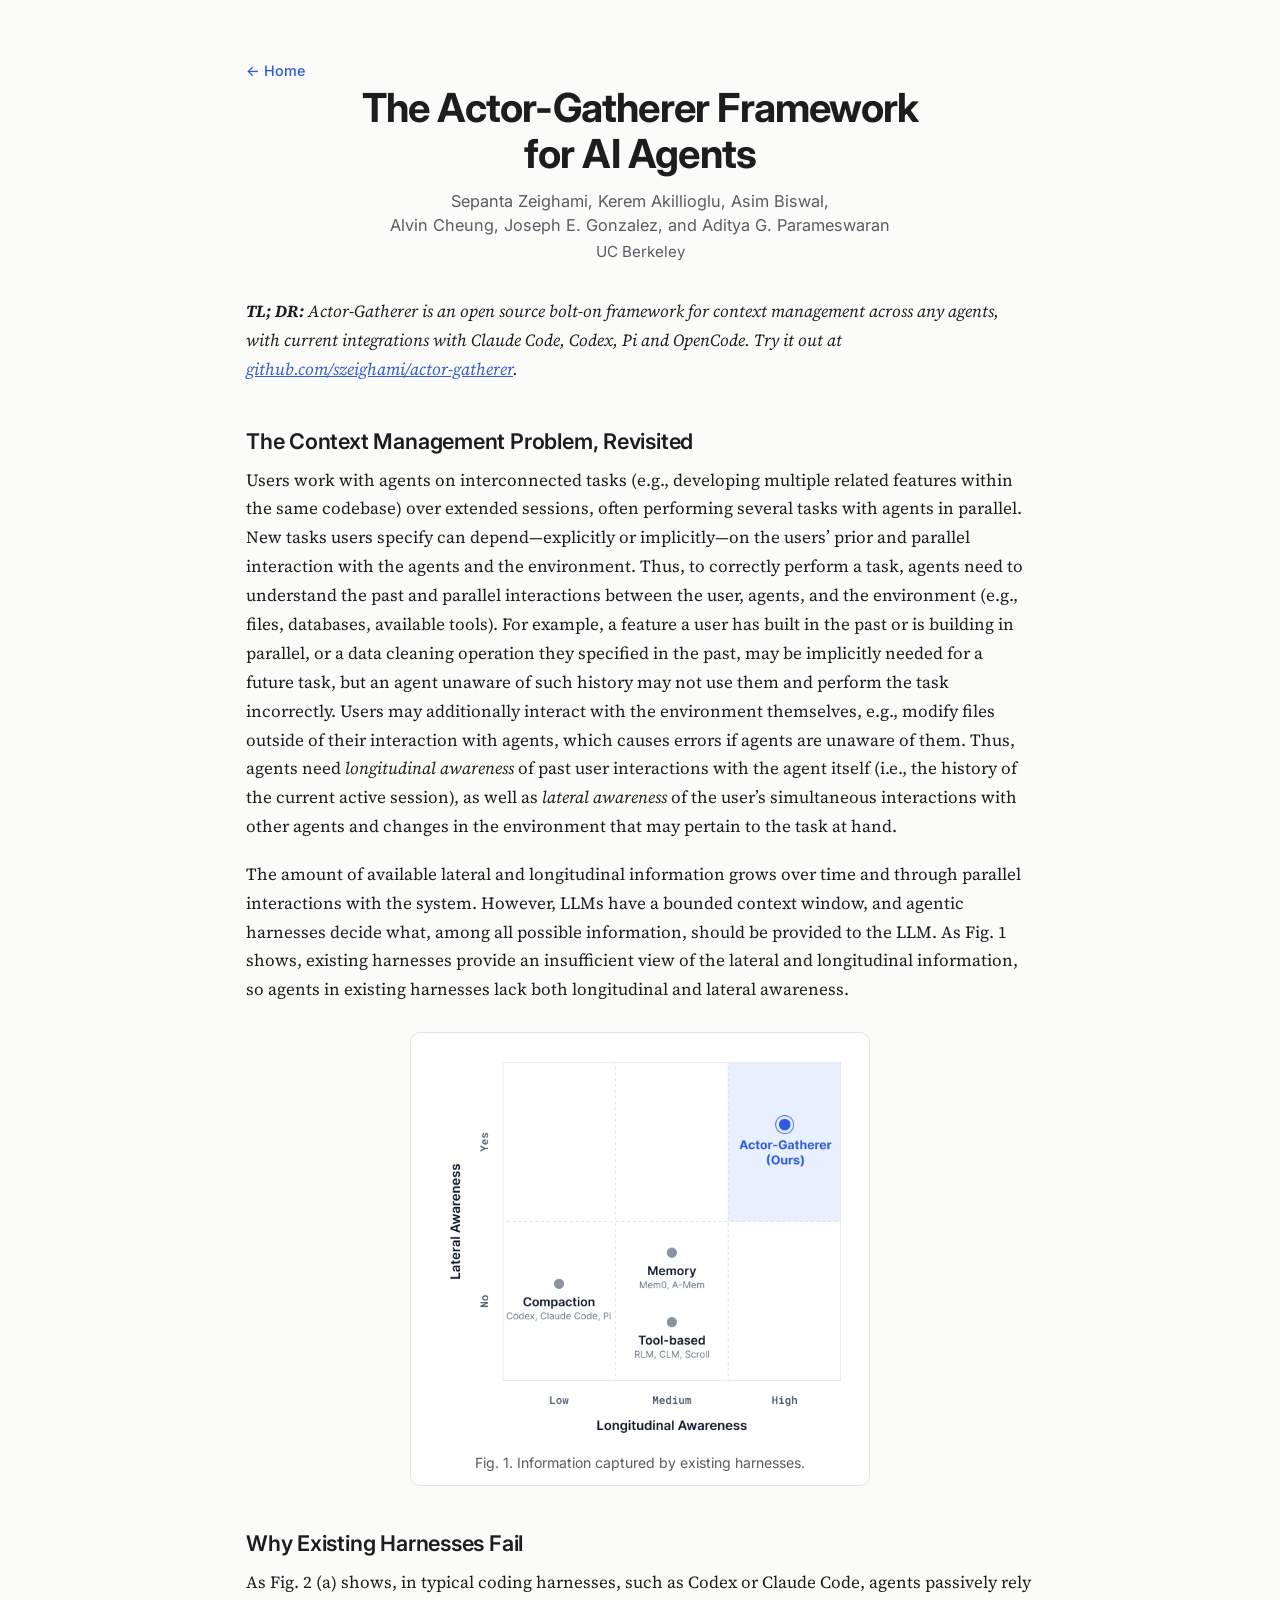
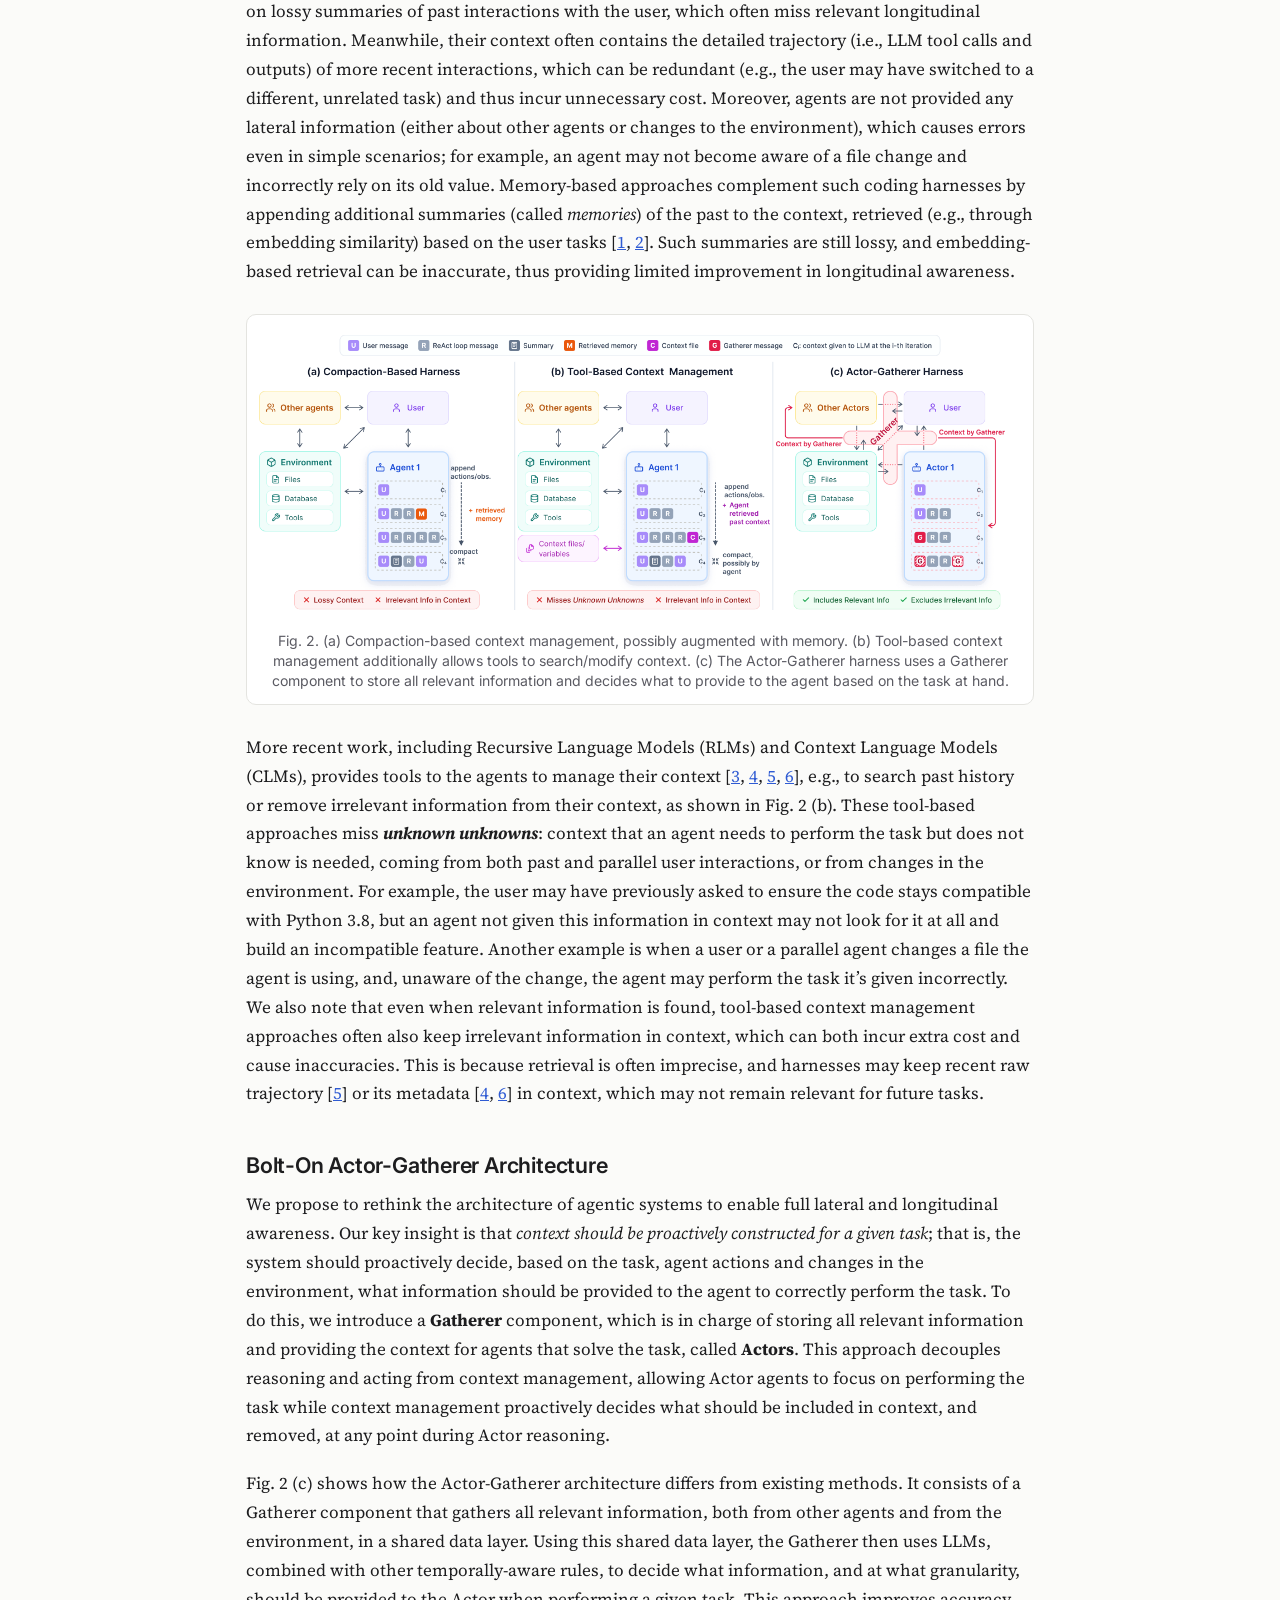
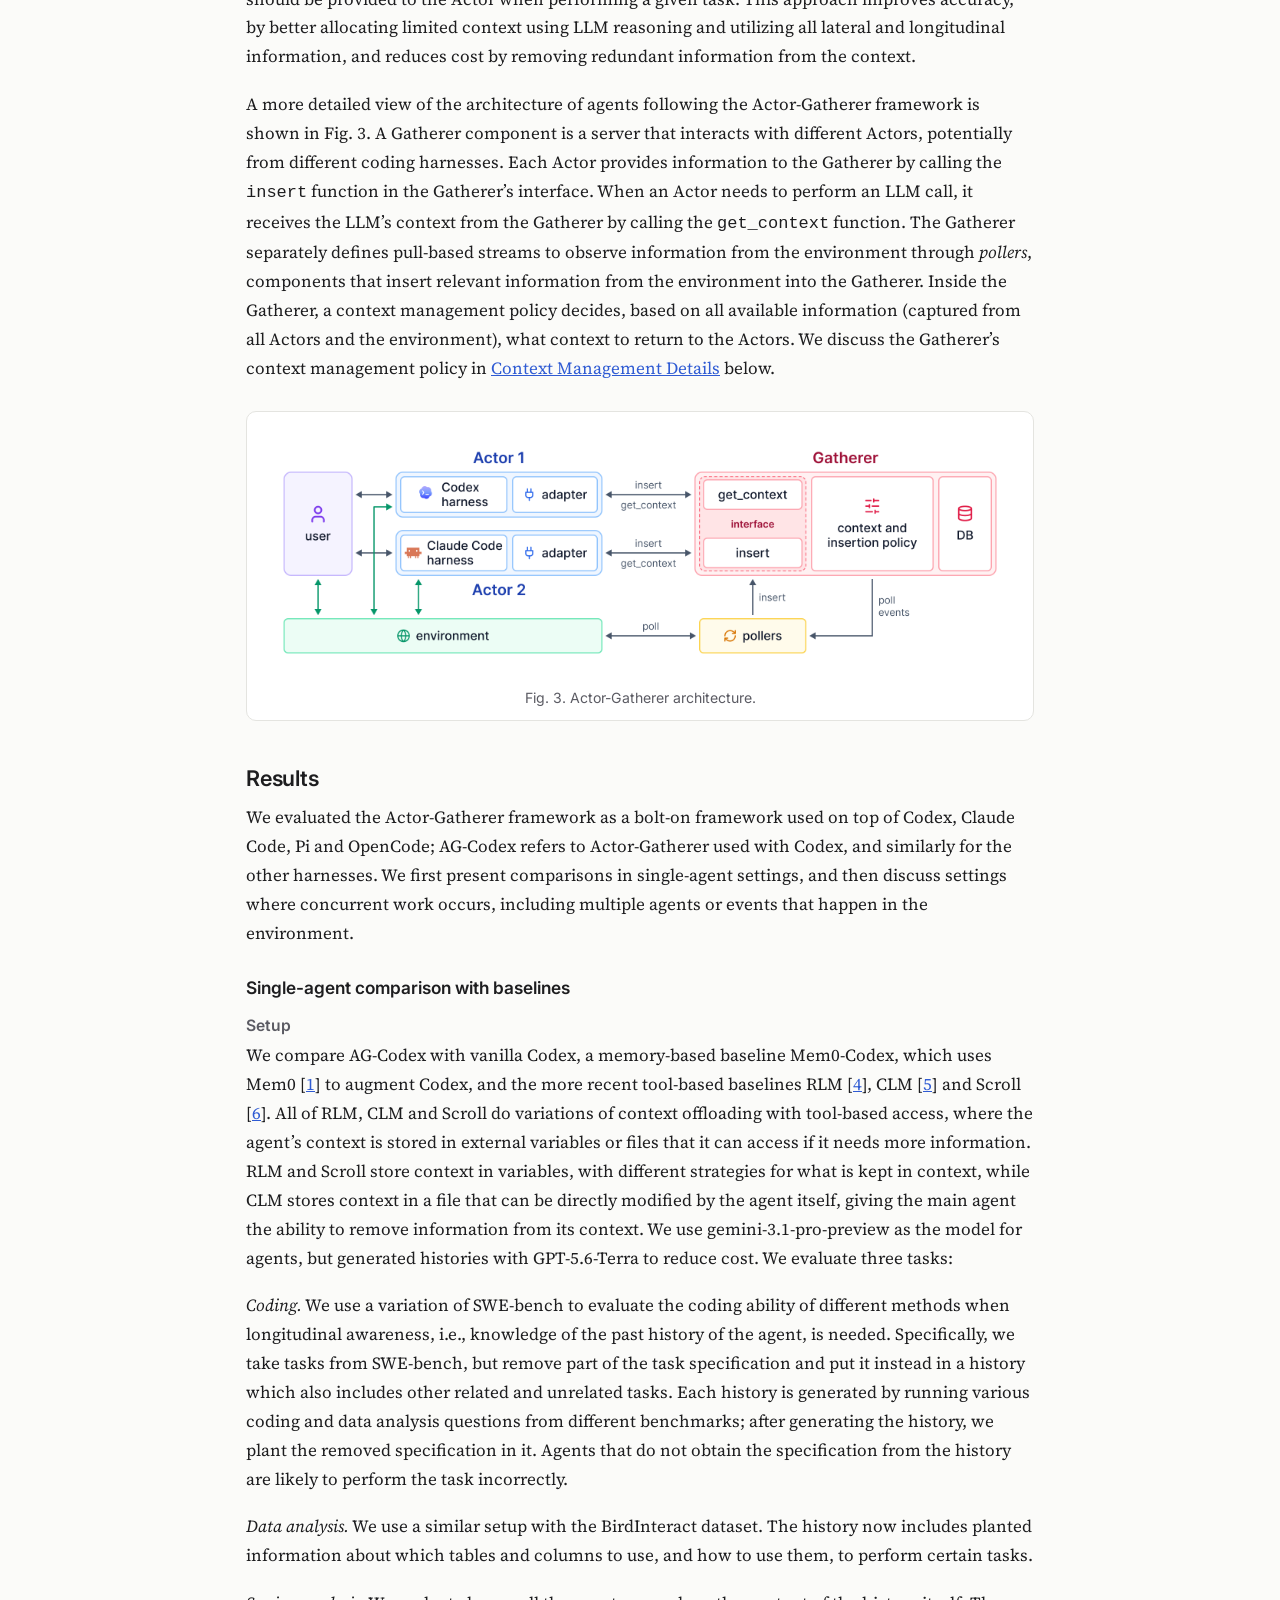
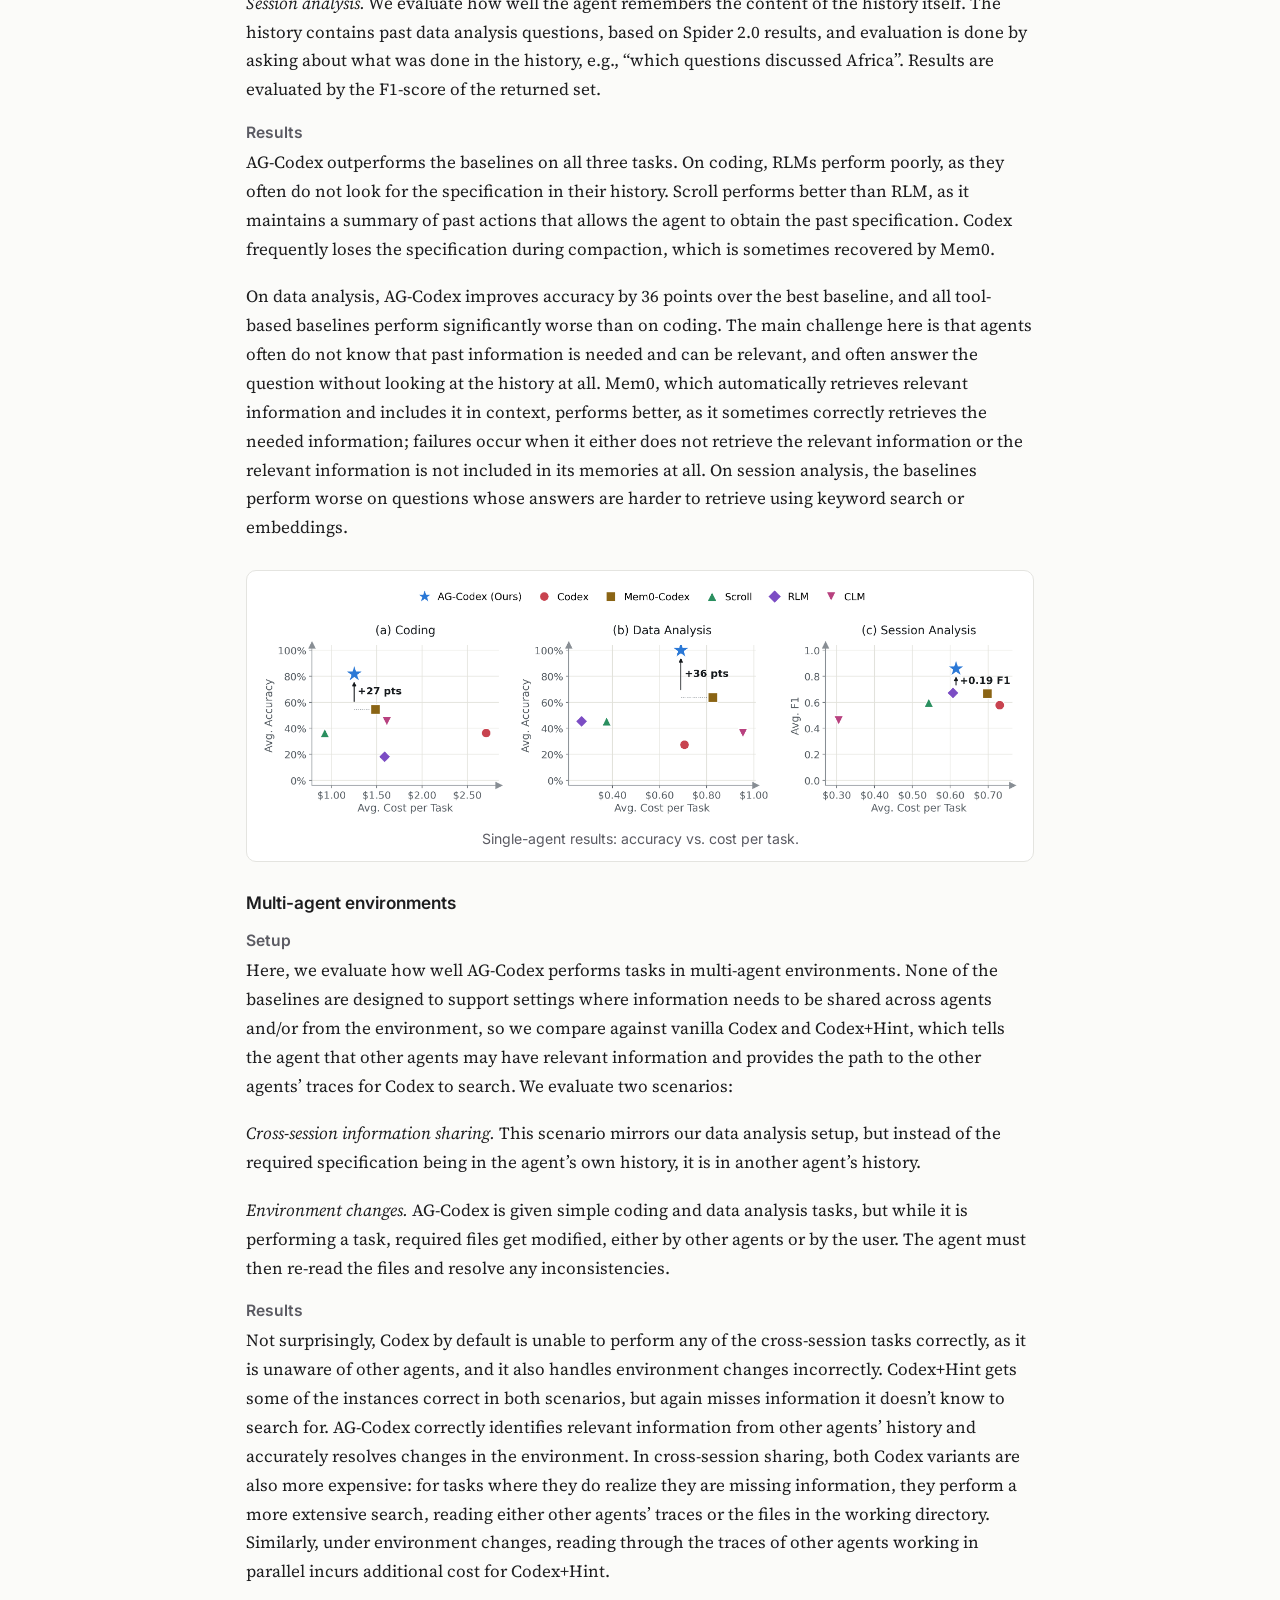
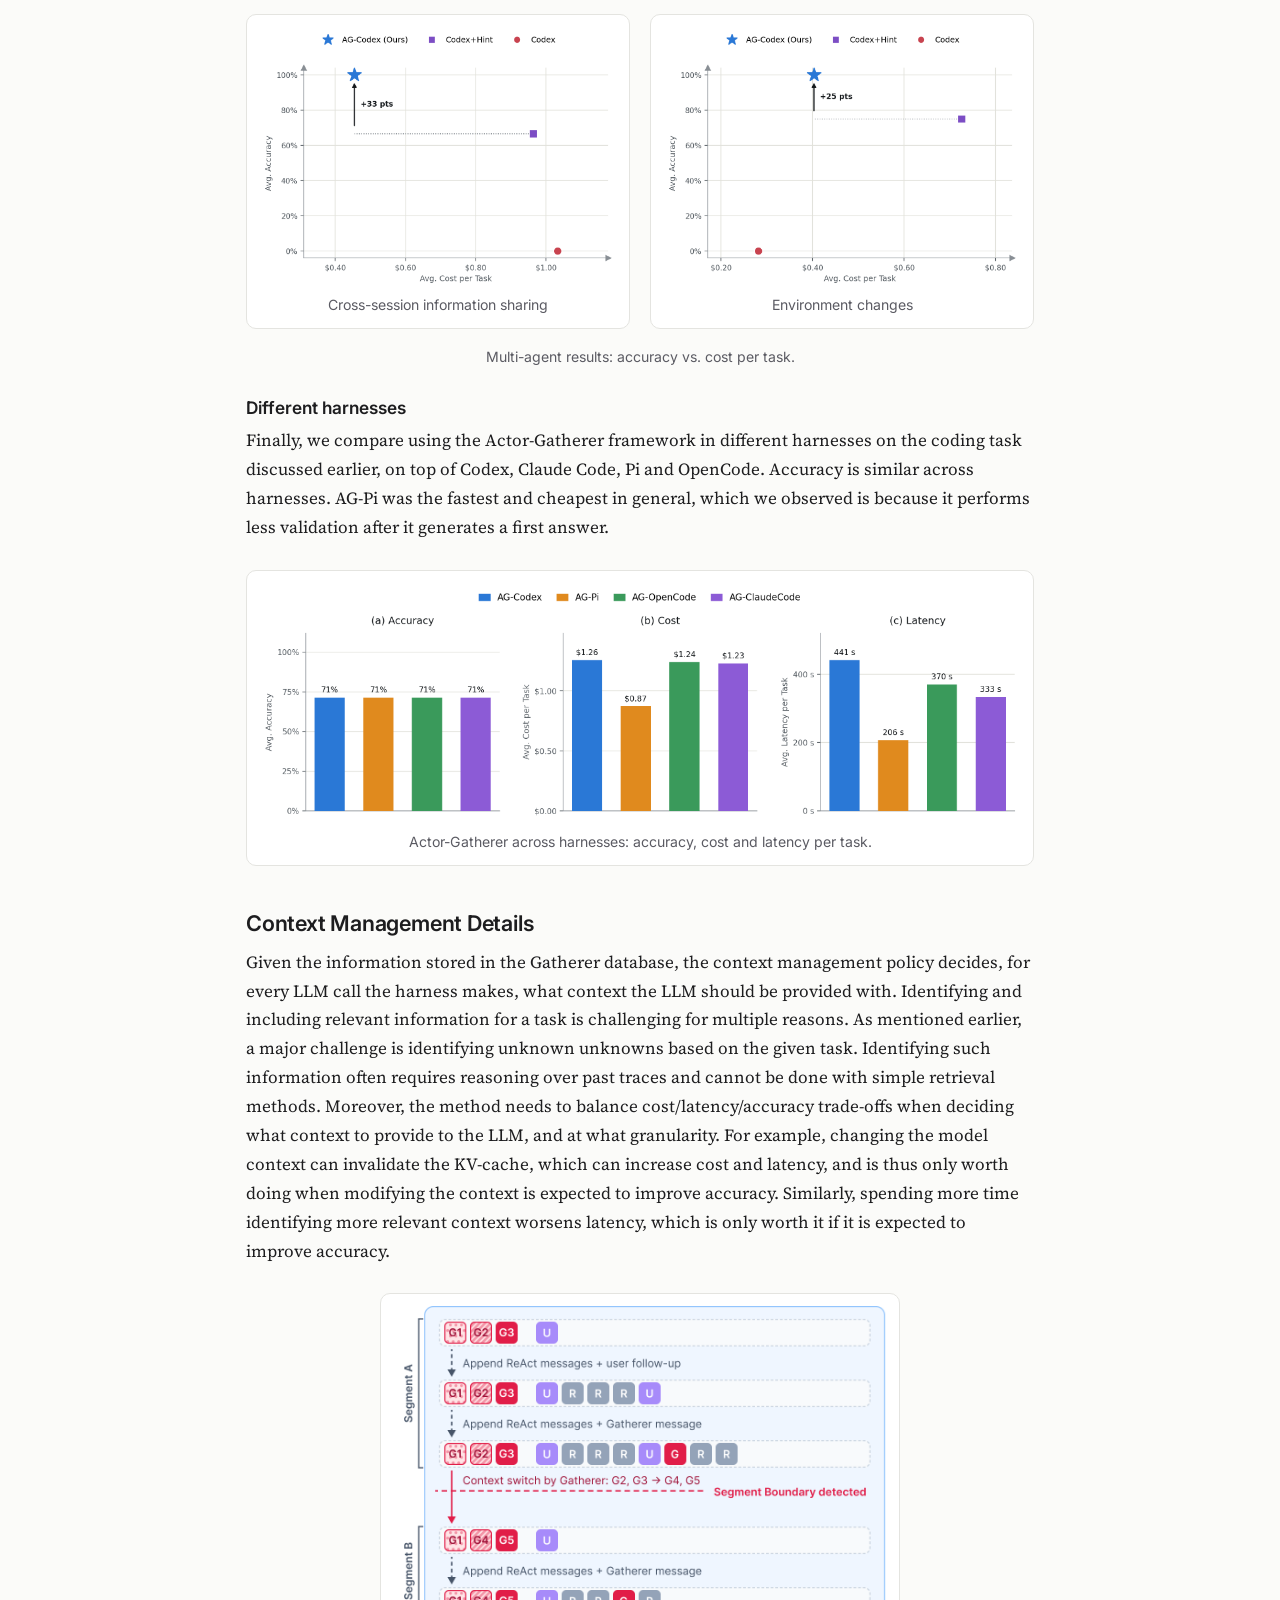
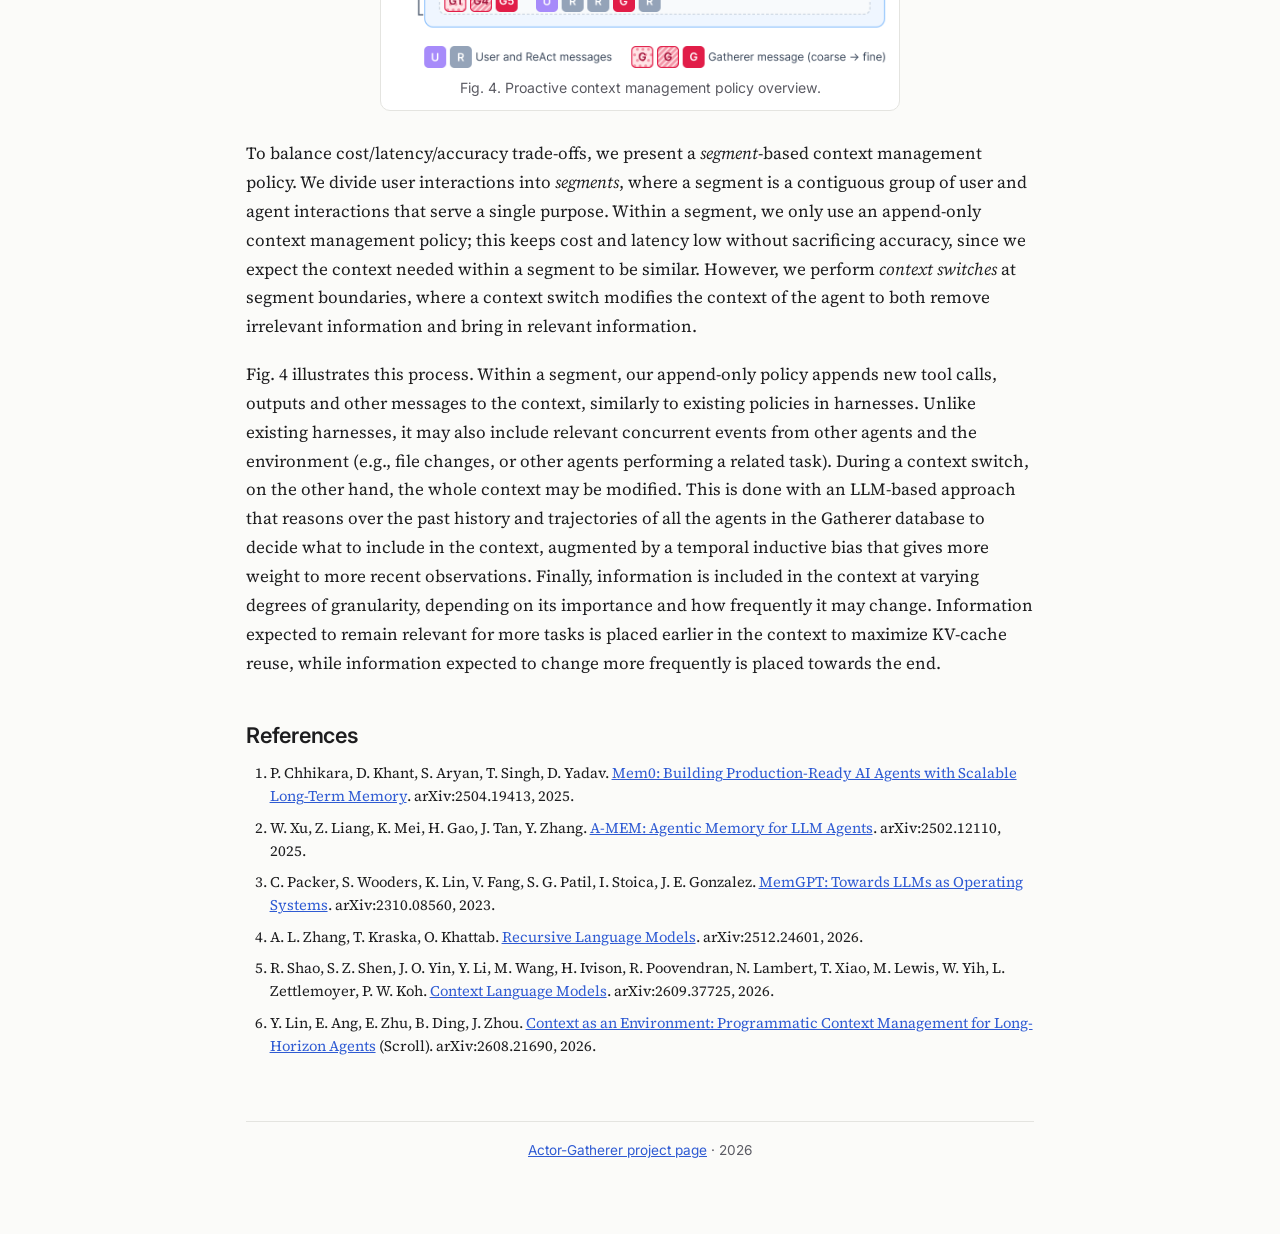
==== blog.html @ 5ed36f0c "Give Fig. 2 a white background to match other figures Co-Authored-By: Claude Opus 5.5 <noreply@anthr" ====
<!doctype html>
<html lang="en">
<head>
<meta charset="utf-8">
<meta name="viewport" content="width=device-width, initial-scale=1">
<title>Actor-Gatherer Blog</title>
<meta name="description" content="The Actor-Gatherer framework for AI agents: the context management problem, the architecture, and results.">
<link rel="preconnect" href="https://fonts.googleapis.com">
<link rel="stylesheet" href="https://fonts.googleapis.com/css2?family=Inter:wght@400;500;600;700&family=Source+Serif+4:opsz,wght@8..60,400;8..60,600&display=swap">
<link rel="stylesheet" href="style.css?v=13">
</head>
<body>
<main>
  <a class="back" href="./">&larr; Home</a>
  <header>
    <h1>The Actor-Gatherer Framework<br>for AI Agents</h1>
    <p class="authors">Sepanta Zeighami, Kerem Akillioglu, Asim Biswal,<br>Alvin Cheung, Joseph E. Gonzalez, and Aditya G. Parameswaran</p>
    <p class="affil">UC Berkeley</p>
  </header>

  <p><em><strong>TL; DR:</strong> Actor-Gatherer is an open source bolt-on framework for context management across any agents, with current integrations with Claude Code, Codex, Pi and OpenCode. Try it out at <a href="https://github.com/szeighami/actor-gatherer">github.com/szeighami/actor-gatherer</a>.</em></p>

  <h2>The Context Management Problem, Revisited</h2>
  <p>Users work with agents on interconnected tasks (e.g., developing multiple related features within the same codebase) over extended sessions, often performing several tasks with agents in parallel. New tasks users specify can depend&mdash;explicitly or implicitly&mdash;on the users&rsquo; prior and parallel interaction with the agents and the environment. Thus, to correctly perform a task, agents need to understand the past and parallel interactions between the user, agents, and the environment (e.g., files, databases, available tools). For example, a feature a user has built in the past or is building in parallel, or a data cleaning operation they specified in the past, may be implicitly needed for a future task, but an agent unaware of such history may not use them and perform the task incorrectly. Users may additionally interact with the environment themselves, e.g., modify files outside of their interaction with agents, which causes errors if agents are unaware of them. Thus, agents need <em>longitudinal awareness</em> of past user interactions with the agent itself (i.e., the history of the current active session), as well as <em>lateral awareness</em> of the user&rsquo;s simultaneous interactions with other agents and changes in the environment that may pertain to the task at hand.</p>
  <p>The amount of available lateral and longitudinal information grows over time and through parallel interactions with the system. However, LLMs have a bounded context window, and agentic harnesses decide what, among all possible information, should be provided to the LLM. As Fig. 1 shows, existing harnesses provide an insufficient view of the lateral and longitudinal information, so agents in existing harnesses lack both longitudinal and lateral awareness.</p>
  <figure class="wide" style="max-width:460px;margin-left:auto;margin-right:auto"><img src="figures/awareness.png" alt="Plot of lateral versus longitudinal awareness: compaction (Codex, Claude Code, Pi) low and no; memory (Mem0, A-Mem) and tool-based (RLM, CLM, Scroll) medium and no; Actor-Gatherer high and yes."><figcaption>Fig. 1. Information captured by existing harnesses.</figcaption></figure>

  <h2>Why Existing Harnesses Fail</h2>
  <p>As Fig. 2 (a) shows, in typical coding harnesses, such as Codex or Claude Code, agents passively rely on lossy summaries of past interactions with the user, which often miss relevant longitudinal information. Meanwhile, their context often contains the detailed trajectory (i.e., LLM tool calls and outputs) of more recent interactions, which can be redundant (e.g., the user may have switched to a different, unrelated task) and thus incur unnecessary cost. Moreover, agents are not provided any lateral information (either about other agents or changes to the environment), which causes errors even in simple scenarios; for example, an agent may not become aware of a file change and incorrectly rely on its old value. Memory-based approaches complement such coding harnesses by appending additional summaries (called <em>memories</em>) of the past to the context, retrieved (e.g., through embedding similarity) based on the user tasks [<a href="#ref-1">1</a>, <a href="#ref-2">2</a>]. Such summaries are still lossy, and embedding-based retrieval can be inaccurate, thus providing limited improvement in longitudinal awareness.</p>
  <figure class="wide full"><img src="figures/harness_comparison.png?v=2" alt="Three panels comparing (a) a compaction-based harness, (b) tool-based context management, and (c) the Actor-Gatherer harness, showing how each agent's context evolves across iterations."><figcaption>Fig. 2. (a) Compaction-based context management, possibly augmented with memory. (b) Tool-based context management additionally allows tools to search/modify context. (c) The Actor-Gatherer harness uses a Gatherer component to store all relevant information and decides what to provide to the agent based on the task at hand.</figcaption></figure>
  <p>More recent work, including Recursive Language Models (RLMs) and Context Language Models (CLMs), provides tools to the agents to manage their context [<a href="#ref-3">3</a>, <a href="#ref-4">4</a>, <a href="#ref-5">5</a>, <a href="#ref-6">6</a>], e.g., to search past history or remove irrelevant information from their context, as shown in Fig. 2 (b). These tool-based approaches miss <strong><em>unknown unknowns</em></strong>: context that an agent needs to perform the task but does not know is needed, coming from both past and parallel user interactions, or from changes in the environment. For example, the user may have previously asked to ensure the code stays compatible with Python 3.8, but an agent not given this information in context may not look for it at all and build an incompatible feature. Another example is when a user or a parallel agent changes a file the agent is using, and, unaware of the change, the agent may perform the task it&rsquo;s given incorrectly. We also note that even when relevant information is found, tool-based context management approaches often also keep irrelevant information in context, which can both incur extra cost and cause inaccuracies. This is because retrieval is often imprecise, and harnesses may keep recent raw trajectory [<a href="#ref-5">5</a>] or its metadata [<a href="#ref-4">4</a>, <a href="#ref-6">6</a>] in context, which may not remain relevant for future tasks.</p>

  <h2>Bolt-On Actor-Gatherer Architecture</h2>
  <p>We propose to rethink the architecture of agentic systems to enable full lateral and longitudinal awareness. Our key insight is that <em>context should be proactively constructed for a given task</em>; that is, the system should proactively decide, based on the task, agent actions and changes in the environment, what information should be provided to the agent to correctly perform the task. To do this, we introduce a <strong>Gatherer</strong> component, which is in charge of storing all relevant information and providing the context for agents that solve the task, called <strong>Actors</strong>. This approach decouples reasoning and acting from context management, allowing Actor agents to focus on performing the task while context management proactively decides what should be included in context, and removed, at any point during Actor reasoning.</p>
  <p>Fig. 2 (c) shows how the Actor-Gatherer architecture differs from existing methods. It consists of a Gatherer component that gathers all relevant information, both from other agents and from the environment, in a shared data layer. Using this shared data layer, the Gatherer then uses LLMs, combined with other temporally-aware rules, to decide what information, and at what granularity, should be provided to the Actor when performing a given task. This approach improves accuracy, by better allocating limited context using LLM reasoning and utilizing all lateral and longitudinal information, and reduces cost by removing redundant information from the context.</p>
  <p>A more detailed view of the architecture of agents following the Actor-Gatherer framework is shown in Fig. 3. A Gatherer component is a server that interacts with different Actors, potentially from different coding harnesses. Each Actor provides information to the Gatherer by calling the <code>insert</code> function in the Gatherer&rsquo;s interface. When an Actor needs to perform an LLM call, it receives the LLM&rsquo;s context from the Gatherer by calling the <code>get_context</code> function. The Gatherer separately defines pull-based streams to observe information from the environment through <em>pollers</em>, components that insert relevant information from the environment into the Gatherer. Inside the Gatherer, a context management policy decides, based on all available information (captured from all Actors and the environment), what context to return to the Actors. We discuss the Gatherer&rsquo;s context management policy in <a href="#framework">Context Management Details</a> below.</p>
  <figure class="wide full"><img src="figures/architecture.png" alt="Architecture: Actors (Codex and Claude Code harnesses with adapters) call insert and get_context on the Gatherer, which holds the context and insertion policy and a database; pollers watch the environment and insert events."><figcaption>Fig. 3. Actor-Gatherer architecture.</figcaption></figure>

  <h2>Results</h2>
  <p>We evaluated the Actor-Gatherer framework as a bolt-on framework used on top of Codex, Claude Code, Pi and OpenCode; AG-Codex refers to Actor-Gatherer used with Codex, and similarly for the other harnesses. We first present comparisons in single-agent settings, and then discuss settings where concurrent work occurs, including multiple agents or events that happen in the environment.</p>

  <h3>Single-agent comparison with baselines</h3>
  <h4>Setup</h4>
  <p>We compare AG-Codex with vanilla Codex, a memory-based baseline Mem0-Codex, which uses Mem0 [<a href="#ref-1">1</a>] to augment Codex, and the more recent tool-based baselines RLM [<a href="#ref-4">4</a>], CLM [<a href="#ref-5">5</a>] and Scroll [<a href="#ref-6">6</a>]. All of RLM, CLM and Scroll do variations of context offloading with tool-based access, where the agent&rsquo;s context is stored in external variables or files that it can access if it needs more information. RLM and Scroll store context in variables, with different strategies for what is kept in context, while CLM stores context in a file that can be directly modified by the agent itself, giving the main agent the ability to remove information from its context. We use gemini-3.1-pro-preview as the model for agents, but generated histories with GPT-5.6-Terra to reduce cost. We evaluate three tasks:</p>
  <p><em>Coding.</em> We use a variation of SWE-bench to evaluate the coding ability of different methods when longitudinal awareness, i.e., knowledge of the past history of the agent, is needed. Specifically, we take tasks from SWE-bench, but remove part of the task specification and put it instead in a history which also includes other related and unrelated tasks. Each history is generated by running various coding and data analysis questions from different benchmarks; after generating the history, we plant the removed specification in it. Agents that do not obtain the specification from the history are likely to perform the task incorrectly.</p>
  <p><em>Data analysis.</em> We use a similar setup with the BirdInteract dataset. The history now includes planted information about which tables and columns to use, and how to use them, to perform certain tasks.</p>
  <p><em>Session analysis.</em> We evaluate how well the agent remembers the content of the history itself. The history contains past data analysis questions, based on Spider 2.0 results, and evaluation is done by asking about what was done in the history, e.g., &ldquo;which questions discussed Africa&rdquo;. Results are evaluated by the F1-score of the returned set.</p>
  <h4>Results</h4>
  <p>AG-Codex outperforms the baselines on all three tasks. On coding, RLMs perform poorly, as they often do not look for the specification in their history. Scroll performs better than RLM, as it maintains a summary of past actions that allows the agent to obtain the past specification. Codex frequently loses the specification during compaction, which is sometimes recovered by Mem0.</p>
  <p>On data analysis, AG-Codex improves accuracy by 36 points over the best baseline, and all tool-based baselines perform significantly worse than on coding. The main challenge here is that agents often do not know that past information is needed and can be relevant, and often answer the question without looking at the history at all. Mem0, which automatically retrieves relevant information and includes it in context, performs better, as it sometimes correctly retrieves the needed information; failures occur when it either does not retrieve the relevant information or the relevant information is not included in its memories at all. On session analysis, the baselines perform worse on questions whose answers are harder to retrieve using keyword search or embeddings.</p>
  <figure class="wide full"><img src="figures/single_agent.png?v=3" alt="Accuracy (F1-score for session analysis) versus cost per task on the coding, data analysis and session analysis benchmarks for AG-Codex, Codex, Mem0-Codex, Scroll, RLM and CLM. AG-Codex is best on all three: +27 points on coding, +36 points on data analysis and +0.19 F1 on session analysis over the best baseline."><figcaption>Single-agent results: accuracy vs. cost per task.</figcaption></figure>

  <h3>Multi-agent environments</h3>
  <h4>Setup</h4>
  <p>Here, we evaluate how well AG-Codex performs tasks in multi-agent environments. None of the baselines are designed to support settings where information needs to be shared across agents and/or from the environment, so we compare against vanilla Codex and Codex+Hint, which tells the agent that other agents may have relevant information and provides the path to the other agents&rsquo; traces for Codex to search. We evaluate two scenarios:</p>
  <p><em>Cross-session information sharing.</em> This scenario mirrors our data analysis setup, but instead of the required specification being in the agent&rsquo;s own history, it is in another agent&rsquo;s history.</p>
  <p><em>Environment changes.</em> AG-Codex is given simple coding and data analysis tasks, but while it is performing a task, required files get modified, either by other agents or by the user. The agent must then re-read the files and resolve any inconsistencies.</p>
  <h4>Results</h4>
  <p>Not surprisingly, Codex by default is unable to perform any of the cross-session tasks correctly, as it is unaware of other agents, and it also handles environment changes incorrectly. Codex+Hint gets some of the instances correct in both scenarios, but again misses information it doesn&rsquo;t know to search for. AG-Codex correctly identifies relevant information from other agents&rsquo; history and accurately resolves changes in the environment. In cross-session sharing, both Codex variants are also more expensive: for tasks where they do realize they are missing information, they perform a more extensive search, reading either other agents&rsquo; traces or the files in the working directory. Similarly, under environment changes, reading through the traces of other agents working in parallel incurs additional cost for Codex+Hint.</p>
  <div class="figs">
    <figure><img src="figures/cross_session.png" alt="Accuracy versus cost per task for cross-session information sharing: AG-Codex, Codex+Hint and Codex."><figcaption>Cross-session information sharing</figcaption></figure>
    <figure><img src="figures/environment_changes.png" alt="Accuracy versus cost per task under environment changes: AG-Codex, Codex+Hint and Codex."><figcaption>Environment changes</figcaption></figure>
  </div>
  <p class="rowcap">Multi-agent results: accuracy vs. cost per task.</p>

  <h3>Different harnesses</h3>
  <p>Finally, we compare using the Actor-Gatherer framework in different harnesses on the coding task discussed earlier, on top of Codex, Claude Code, Pi and OpenCode. Accuracy is similar across harnesses. AG-Pi was the fastest and cheapest in general, which we observed is because it performs less validation after it generates a first answer.</p>
  <figure class="wide full"><img src="figures/harnesses.png?v=3" alt="Accuracy, cost and latency per task for AG-Codex, AG-Pi, AG-OpenCode and AG-ClaudeCode on the coding task."><figcaption>Actor-Gatherer across harnesses: accuracy, cost and latency per task.</figcaption></figure>

  <h2 id="framework">Context Management Details</h2>
  <p>Given the information stored in the Gatherer database, the context management policy decides, for every LLM call the harness makes, what context the LLM should be provided with. Identifying and including relevant information for a task is challenging for multiple reasons. As mentioned earlier, a major challenge is identifying unknown unknowns based on the given task. Identifying such information often requires reasoning over past traces and cannot be done with simple retrieval methods. Moreover, the method needs to balance cost/latency/accuracy trade-offs when deciding what context to provide to the LLM, and at what granularity. For example, changing the model context can invalidate the KV-cache, which can increase cost and latency, and is thus only worth doing when modifying the context is expected to improve accuracy. Similarly, spending more time identifying more relevant context worsens latency, which is only worth it if it is expected to improve accuracy.</p>
  <figure class="wide" style="max-width:520px;margin-left:auto;margin-right:auto"><img src="figures/segment_policy.png" alt="Segment-based policy: within segment A the context is appended to; at a detected segment boundary the Gatherer performs a context switch, replacing G2 and G3 with G4 and G5, then segment B appends again."><figcaption>Fig. 4. Proactive context management policy overview.</figcaption></figure>
  <p>To balance cost/latency/accuracy trade-offs, we present a <em>segment</em>-based context management policy. We divide user interactions into <em>segments</em>, where a segment is a contiguous group of user and agent interactions that serve a single purpose. Within a segment, we only use an append-only context management policy; this keeps cost and latency low without sacrificing accuracy, since we expect the context needed within a segment to be similar. However, we perform <em>context switches</em> at segment boundaries, where a context switch modifies the context of the agent to both remove irrelevant information and bring in relevant information.</p>
  <p>Fig. 4 illustrates this process. Within a segment, our append-only policy appends new tool calls, outputs and other messages to the context, similarly to existing policies in harnesses. Unlike existing harnesses, it may also include relevant concurrent events from other agents and the environment (e.g., file changes, or other agents performing a related task). During a context switch, on the other hand, the whole context may be modified. This is done with an LLM-based approach that reasons over the past history and trajectories of all the agents in the Gatherer database to decide what to include in the context, augmented by a temporal inductive bias that gives more weight to more recent observations. Finally, information is included in the context at varying degrees of granularity, depending on its importance and how frequently it may change. Information expected to remain relevant for more tasks is placed earlier in the context to maximize KV-cache reuse, while information expected to change more frequently is placed towards the end.</p>

  <h2 id="references">References</h2>
  <ol class="refs">
    <li id="ref-1">P. Chhikara, D. Khant, S. Aryan, T. Singh, D. Yadav. <a href="https://arxiv.org/abs/2504.19413">Mem0: Building Production-Ready AI Agents with Scalable Long-Term Memory</a>. arXiv:2504.19413, 2025.</li>
    <li id="ref-2">W. Xu, Z. Liang, K. Mei, H. Gao, J. Tan, Y. Zhang. <a href="https://arxiv.org/abs/2502.12110">A-MEM: Agentic Memory for LLM Agents</a>. arXiv:2502.12110, 2025.</li>
    <li id="ref-3">C. Packer, S. Wooders, K. Lin, V. Fang, S. G. Patil, I. Stoica, J. E. Gonzalez. <a href="https://arxiv.org/abs/2310.08560">MemGPT: Towards LLMs as Operating Systems</a>. arXiv:2310.08560, 2023.</li>
    <li id="ref-4">A. L. Zhang, T. Kraska, O. Khattab. <a href="https://arxiv.org/abs/2512.24601">Recursive Language Models</a>. arXiv:2512.24601, 2026.</li>
    <li id="ref-5">R. Shao, S. Z. Shen, J. O. Yin, Y. Li, M. Wang, H. Ivison, R. Poovendran, N. Lambert, T. Xiao, M. Lewis, W. Yih, L. Zettlemoyer, P. W. Koh. <a href="https://arxiv.org/abs/2609.37725">Context Language Models</a>. arXiv:2609.37725, 2026.</li>
    <li id="ref-6">Y. Lin, E. Ang, E. Zhu, B. Ding, J. Zhou. <a href="https://arxiv.org/abs/2608.21690">Context as an Environment: Programmatic Context Management for Long-Horizon Agents</a> (Scroll). arXiv:2608.21690, 2026.</li>
  </ol>

  <footer><a href="./">Actor-Gatherer project page</a> · 2026</footer>
</main>
</body>
</html>
---- style.css ----
:root {
  --bg: #fbfbf9; --fg: #1d1d1f; --muted: #5b5b63; --accent: #2f5bd3;
  --card: #ffffff; --line: #e4e4e0; --tag: #eef2fc;
}
@media (prefers-color-scheme: dark) {
  :root:not([data-theme="light"]) {
    --bg: #131316; --fg: #ececf0; --muted: #a2a2ad; --accent: #8aa8ff;
    --card: #1c1c21; --line: #2e2e35; --tag: #232a3d;
  }
}
* { box-sizing: border-box; }
body { margin: 0; background: var(--bg); color: var(--fg);
  font: 17px/1.7 "Source Serif 4", Georgia, serif; }
main { max-width: 820px; margin: 0 auto; padding: 56px 16px 80px; }
header { text-align: center; margin-bottom: 36px; }
h1 { font: 700 clamp(1.9rem, 4.6vw, 2.5rem)/1.15 Inter, system-ui, sans-serif; margin: 0 0 12px; letter-spacing: -0.02em; }
.subtitle { font: 400 1.12rem/1.5 Inter, system-ui, sans-serif; color: var(--muted); margin: 0 auto 24px;
  max-width: 620px; text-wrap: balance; }
.buttons { display: flex; gap: 10px; justify-content: center; flex-wrap: wrap; }
.btn { font: 500 0.95rem Inter, system-ui, sans-serif; text-decoration: none; color: var(--bg);
  background: var(--accent); border: 1px solid var(--accent); padding: 9px 18px; border-radius: 999px; }
.btn.secondary { background: transparent; color: var(--accent); border: 1px solid var(--accent); }
.btn:hover { opacity: 0.85; }
h2 { font: 600 1.35rem Inter, system-ui, sans-serif; margin: 44px 0 12px; letter-spacing: -0.01em; }
p { margin: 0 0 1.1em; }
.callout { background: var(--card); border: 1px solid var(--line); border-left: 4px solid var(--accent);
  border-radius: 8px; padding: 14px 18px; font: 600 1.05rem Inter, system-ui, sans-serif; margin: 24px 0; }
.figs { display: grid; grid-template-columns: 1fr 1fr; gap: 20px; margin: 28px 0; }
@media (max-width: 640px) { .figs { grid-template-columns: 1fr; } }
figure { margin: 0; background: var(--card); border: 1px solid var(--line); border-radius: 10px; padding: 12px; }
figure img { width: 100%; display: block; border-radius: 6px; background: #fff; }
.figs { align-items: end; }
.placeholder { aspect-ratio: 4/3; display: grid; place-items: center; color: var(--muted);
  border: 1px dashed var(--line); border-radius: 6px; font: 0.9rem Inter, system-ui, sans-serif; }
figcaption { font: 0.88rem/1.45 Inter, system-ui, sans-serif; color: var(--muted); margin-top: 10px; text-align: center; }
.tags { display: flex; gap: 8px; flex-wrap: wrap; margin: 8px 0 0; }
.tag { font: 500 0.88rem Inter, system-ui, sans-serif; background: var(--tag); color: var(--fg);
  padding: 4px 12px; border-radius: 999px; }
em { font-style: italic; }
a { color: var(--accent); }
footer { margin-top: 64px; padding-top: 20px; border-top: 1px solid var(--line);
  font: 0.85rem Inter, system-ui, sans-serif; color: var(--muted); text-align: center; }
figure.wide { margin: 28px 0; }
figure.wide img { max-width: 640px; margin: 0 auto; }
figure.full img { max-width: none; }
h3 { font: 600 1.08rem Inter, system-ui, sans-serif; margin: 30px 0 8px; }
.lead { background: var(--card); border: 1px solid var(--line); border-radius: 10px; padding: 16px 20px; margin: 0 0 8px; }
.back { font: 500 0.9rem Inter, system-ui, sans-serif; text-decoration: none; }
.more { margin-top: 36px; }
.stats { display: grid; grid-template-columns: 1fr 1fr; margin: 0 0 8px; padding: 18px 0;
  border-top: 1px solid var(--line); border-bottom: 1px solid var(--line); }
.stat { display: flex; flex-direction: column; align-items: center; gap: 4px; text-align: center;
  text-decoration: none; color: var(--fg); padding: 4px 24px; }
.stat + .stat { border-left: 1px solid var(--line); }
@media (max-width: 560px) {
  .stats { grid-template-columns: 1fr; padding: 6px 0; }
  .stat { padding: 12px 8px; }
  .stat + .stat { border-left: 0; border-top: 1px solid var(--line); }
}
.stat .num { font: 700 2rem/1.1 Inter, system-ui, sans-serif; color: var(--accent); letter-spacing: -0.02em; }
.stat .lbl { font: 0.95rem/1.4 Inter, system-ui, sans-serif; color: var(--muted); max-width: 30ch; }
.stat:hover .num { opacity: 0.85; }
.harnesses { display: flex; flex-wrap: wrap; align-items: center; justify-content: center; gap: 6px 18px;
  margin: 20px 0 0; font: 0.88rem Inter, system-ui, sans-serif; color: var(--muted); }
@media (max-width: 560px) { .harnesses .use { flex-basis: 100%; text-align: center; } }
.harness { display: inline-flex; align-items: center; gap: 5px; color: var(--fg); font-weight: 500; }
.harness svg { width: 1em; height: 1em; flex: none; }
.walkthrough { margin: 28px auto; max-width: 600px; }
.walkthrough img { width: 100%; height: auto; display: block; border-radius: 6px; background: #fff; }
.walkthrough figcaption { min-height: 2.9em; }
.wt-controls { display: flex; align-items: center; justify-content: center; gap: 14px; margin-top: 8px;
  font: 0.88rem Inter, system-ui, sans-serif; color: var(--muted); }
.wt-controls button { font: 500 0.9rem Inter, system-ui, sans-serif; color: var(--fg); background: var(--bg);
  border: 1px solid var(--line); border-radius: 999px; padding: 6px 14px; cursor: pointer; }
.wt-controls button:hover:not(:disabled) { border-color: var(--accent); color: var(--accent); }
.wt-controls button:disabled { opacity: 0.4; cursor: default; }
#wt-count { min-width: 4.5em; text-align: center; font-variant-numeric: tabular-nums; }
.refs { font-size: 0.92rem; line-height: 1.55; padding-left: 1.6em; }
.refs li { margin-bottom: 0.6em; }
.figs3 { grid-template-columns: repeat(3, 1fr); gap: 14px; }
@media (max-width: 640px) { .figs3 { grid-template-columns: 1fr; } }
.figs figcaption { margin-top: 6px; }
.rowcap { font: 0.88rem/1.45 Inter, system-ui, sans-serif; color: var(--muted); text-align: center; margin-top: -10px; }
.authors { font: 400 1.02rem/1.5 Inter, system-ui, sans-serif; color: var(--muted); margin: 0 0 8px; }
h4 { font: 600 0.98rem Inter, system-ui, sans-serif; margin: 18px 0 6px; color: var(--muted); }
.affil { font: 400 0.95rem Inter, system-ui, sans-serif; color: var(--muted); margin: 0 0 8px; }
.authors + .affil { margin-top: -4px; }
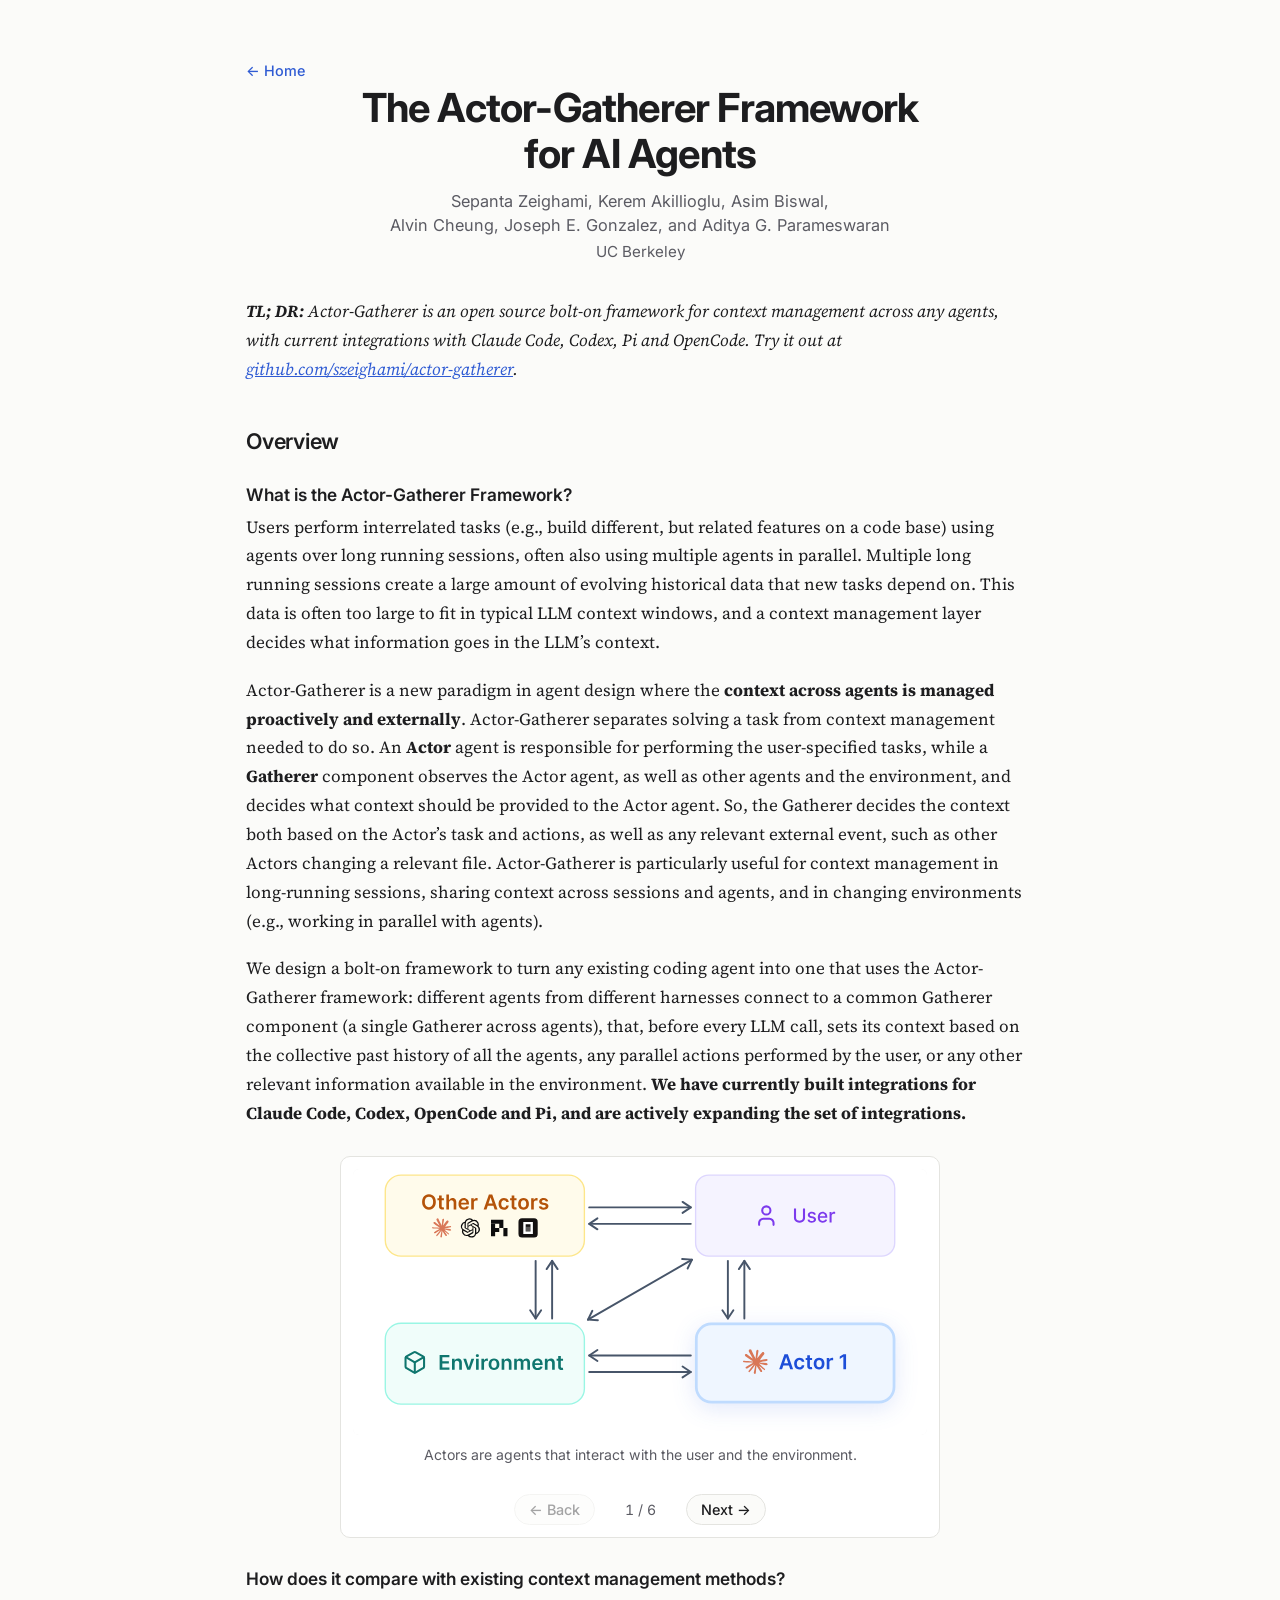
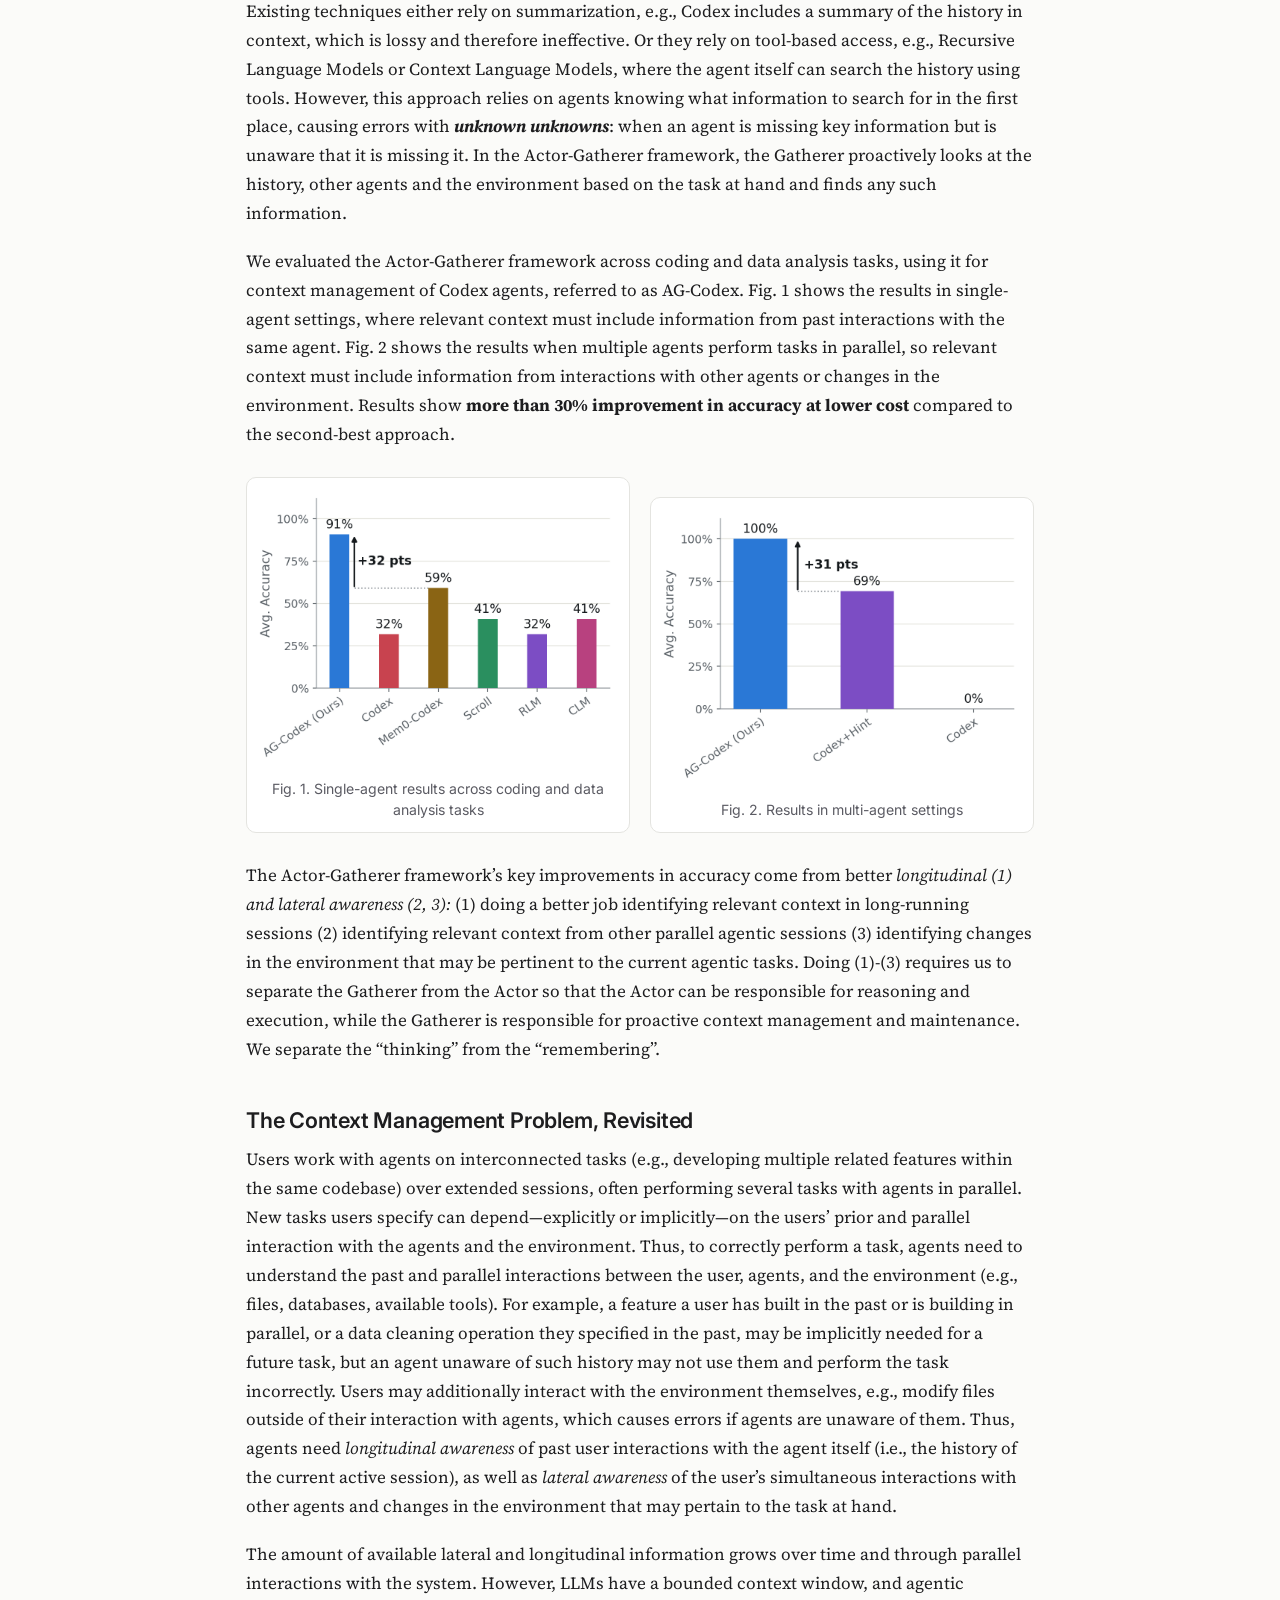
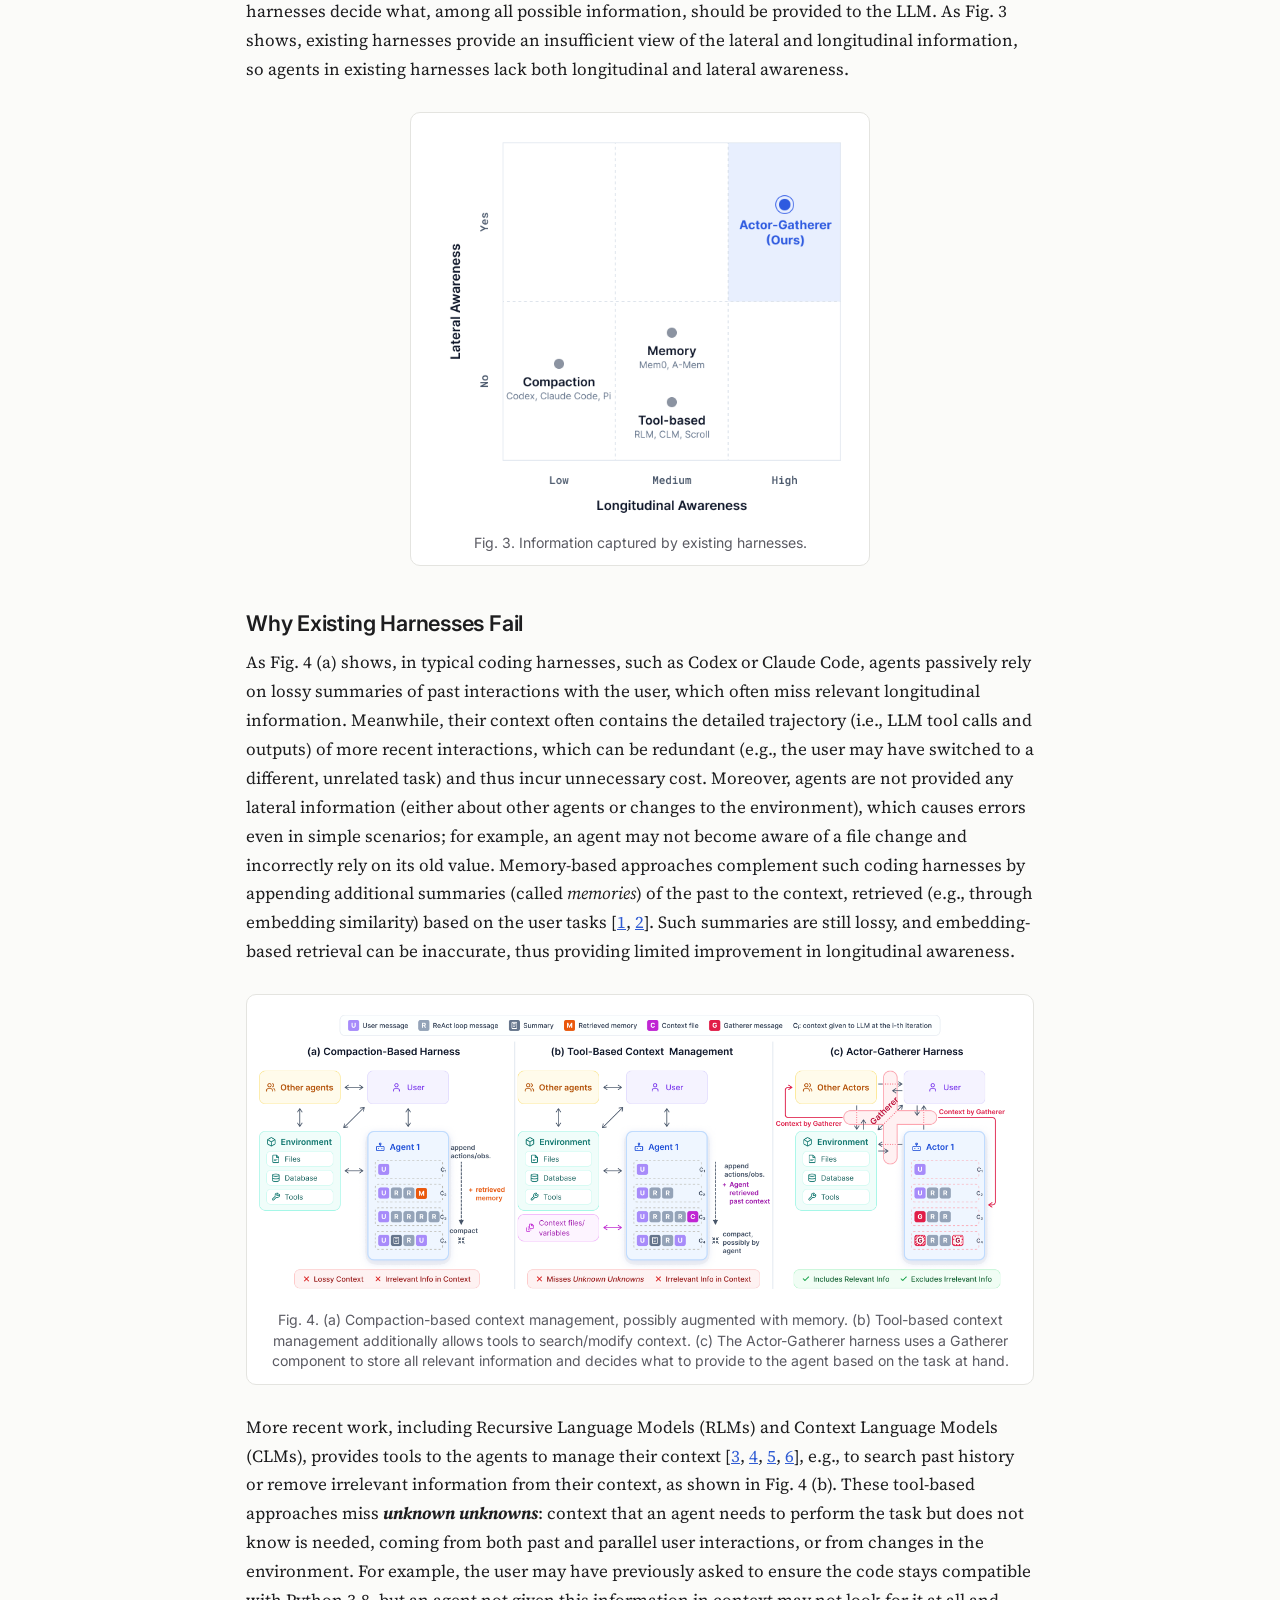
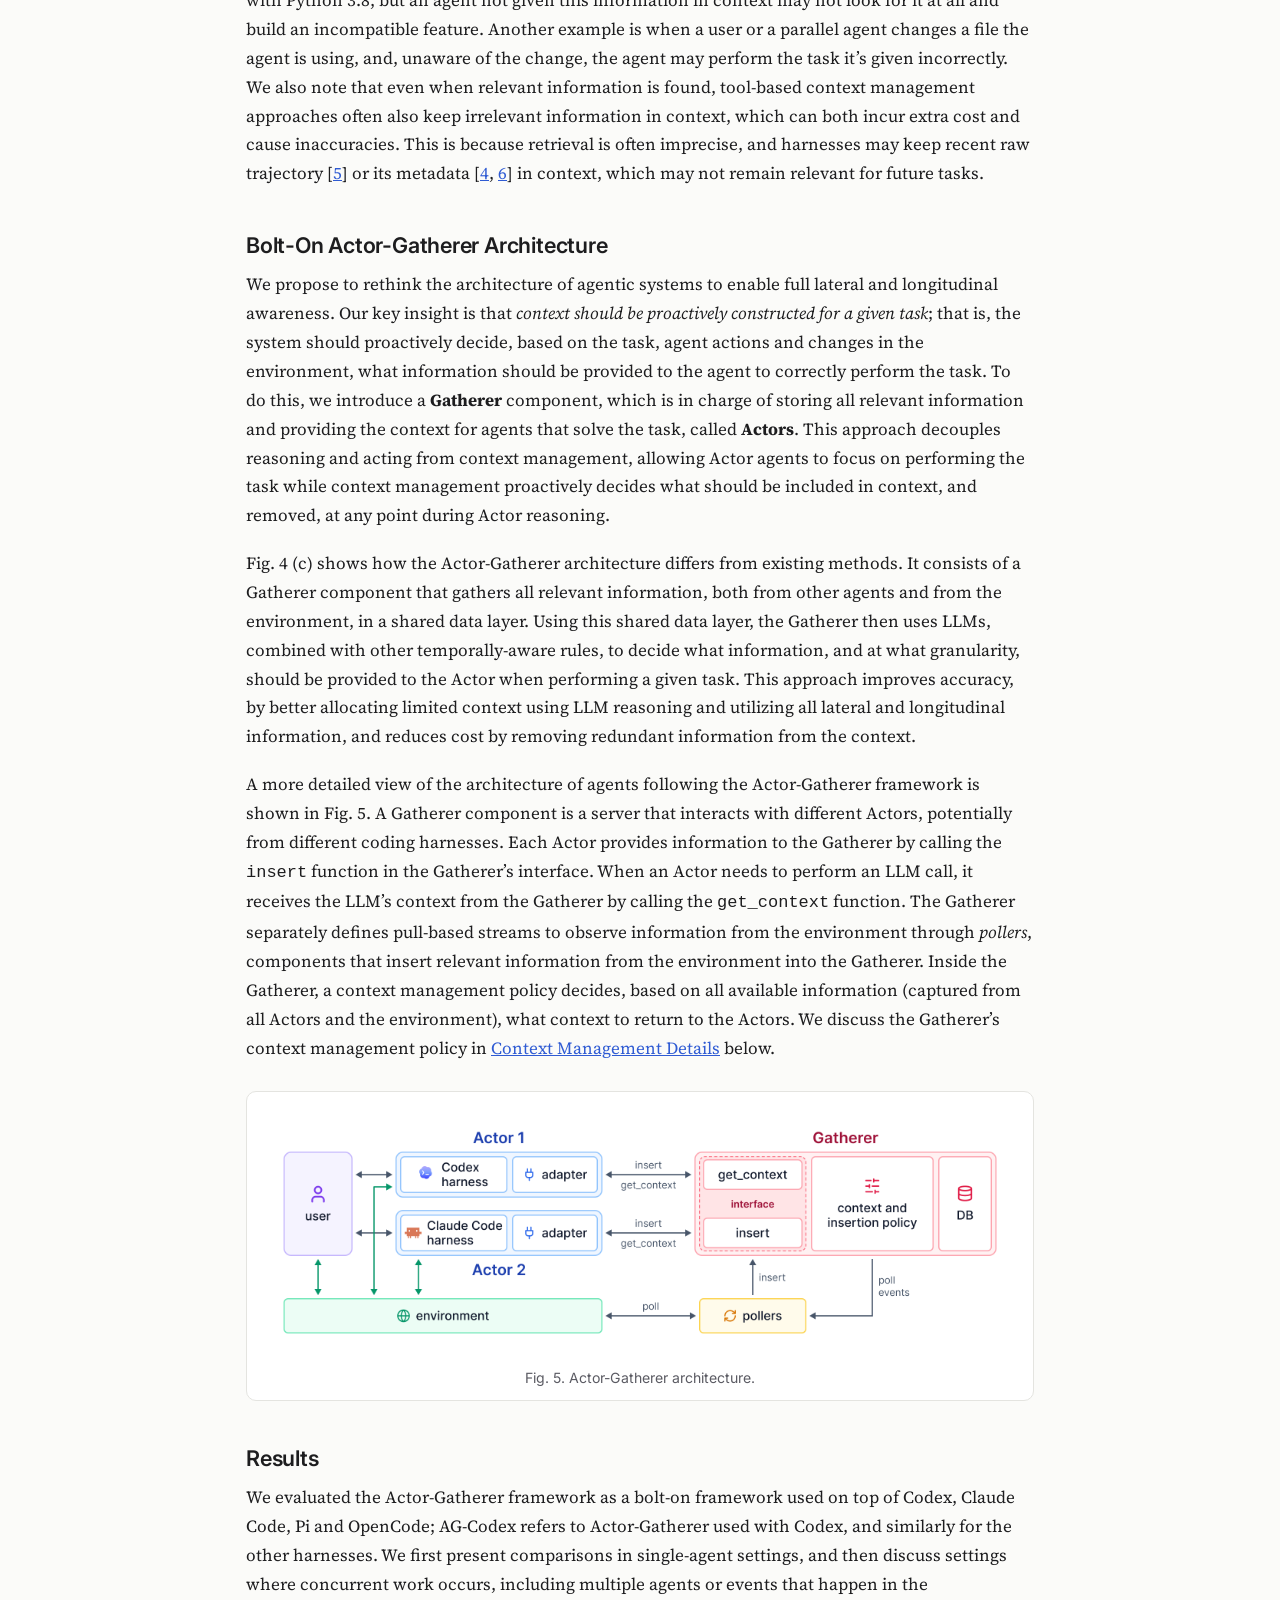
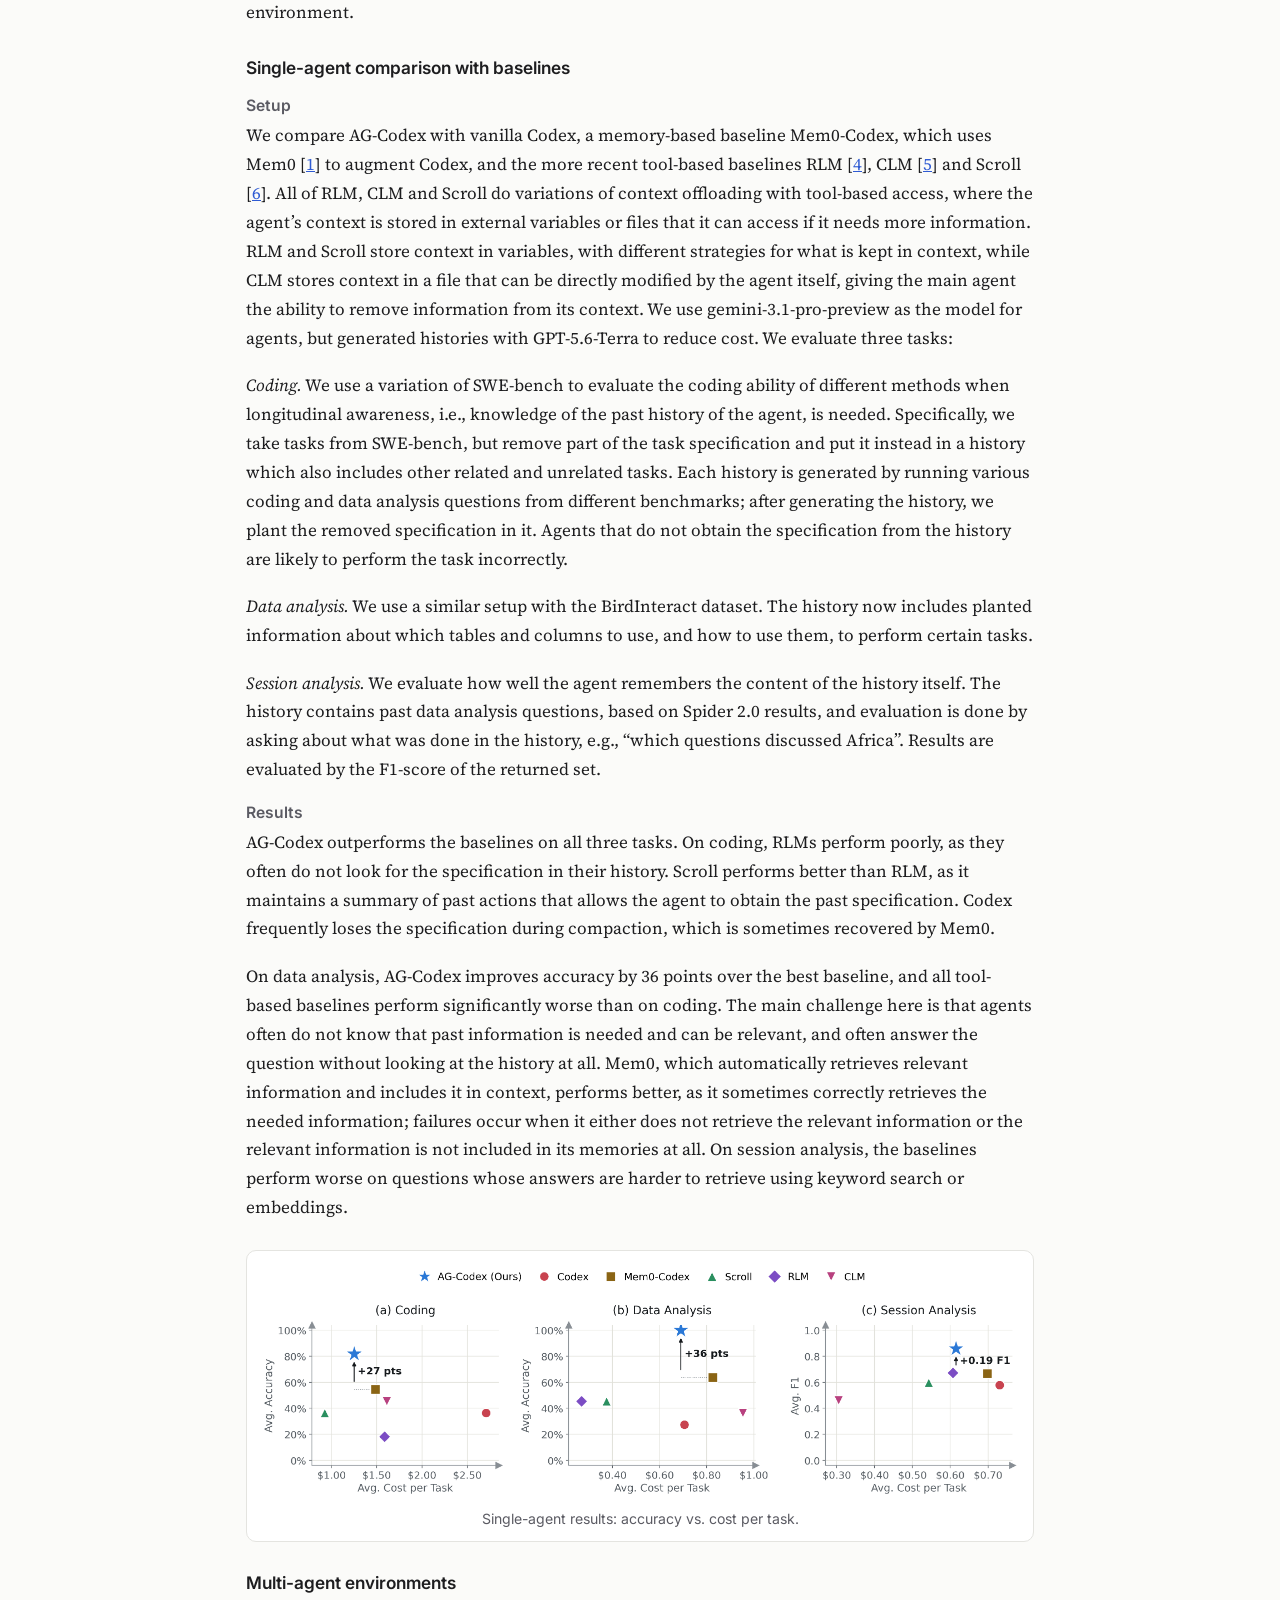
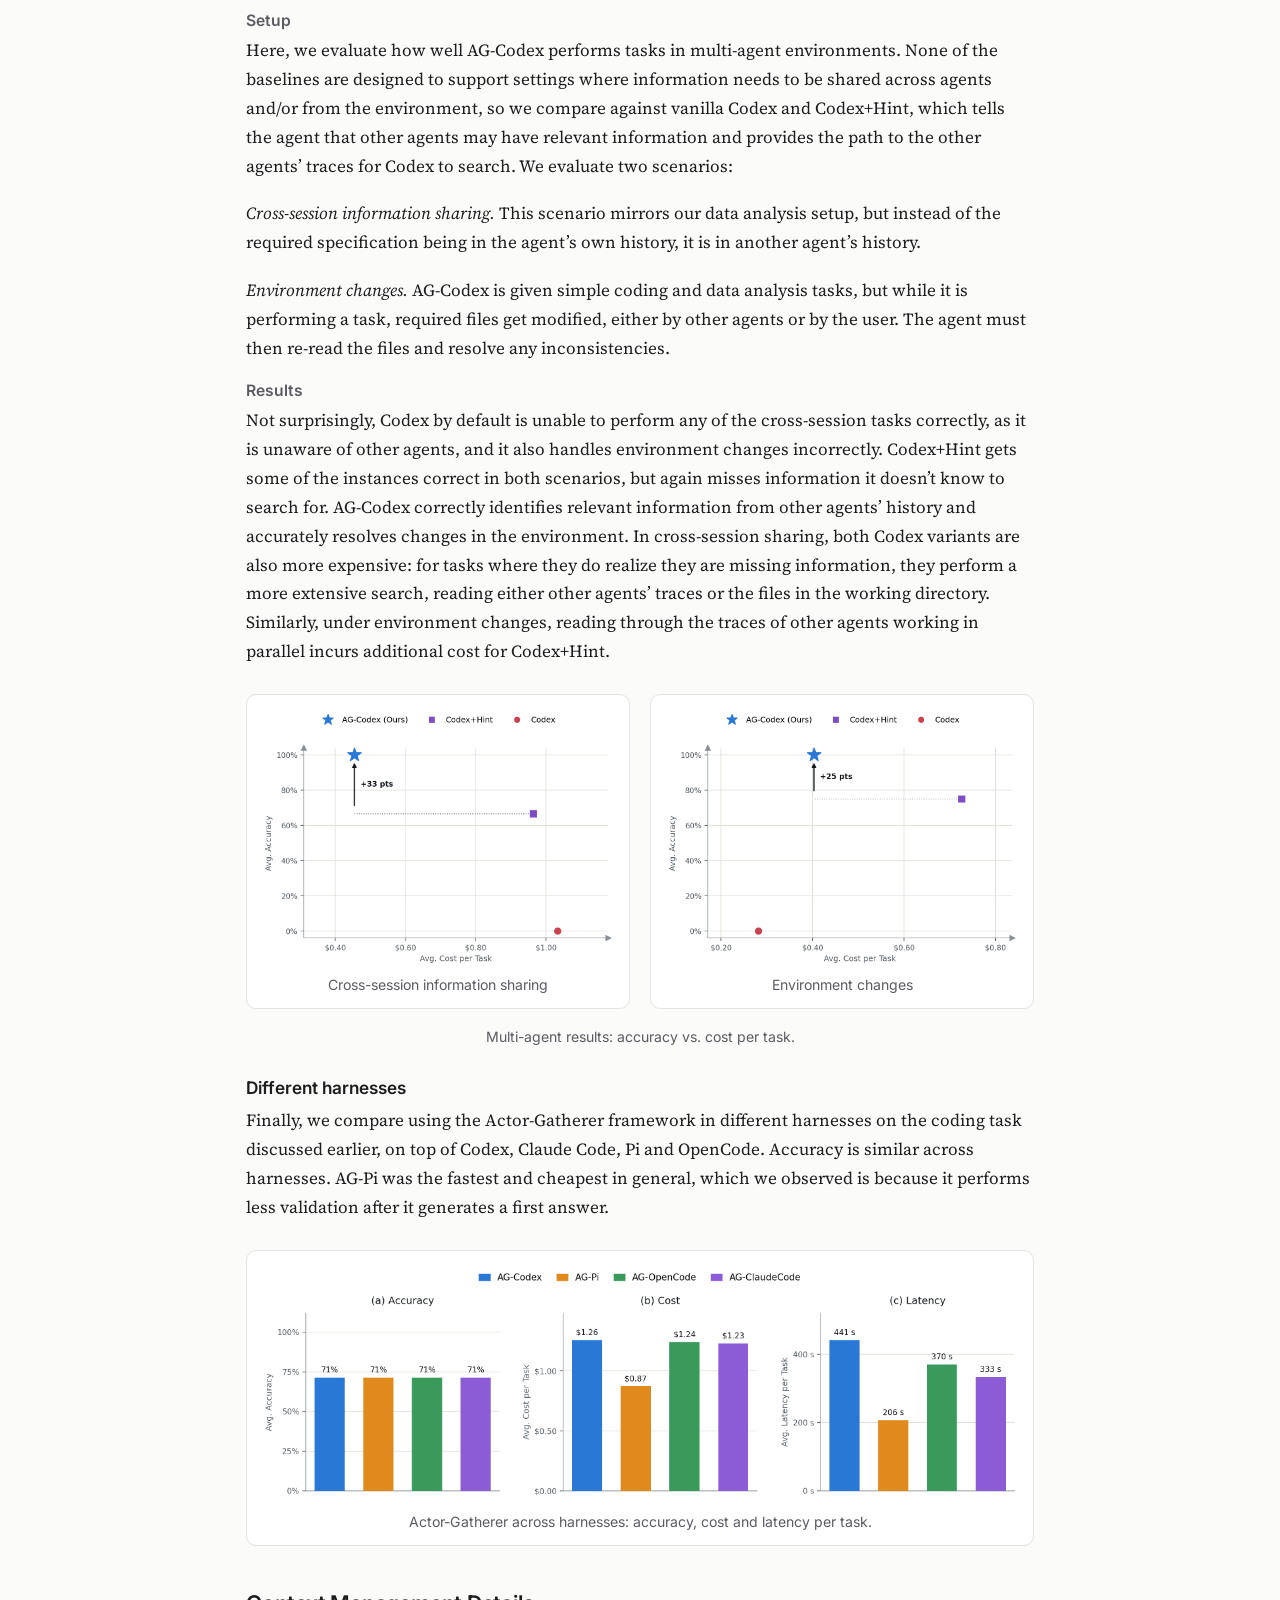
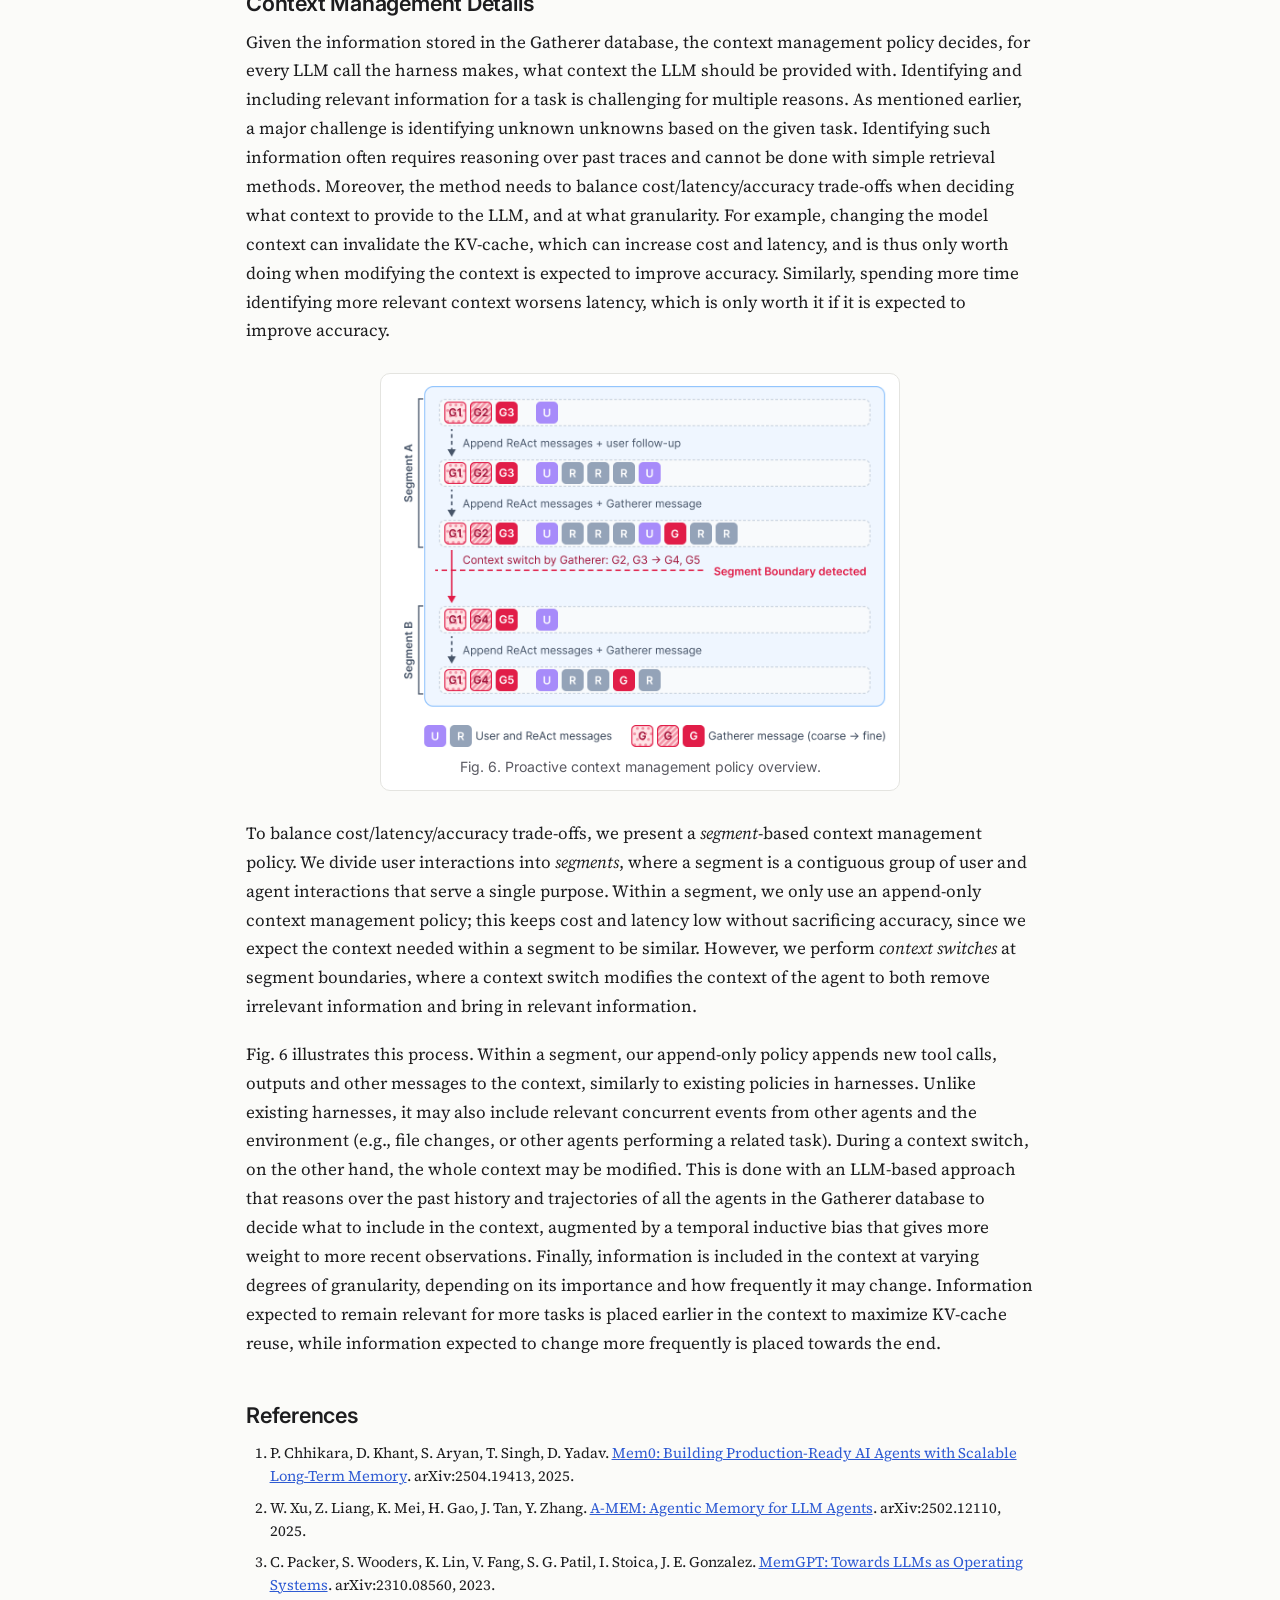
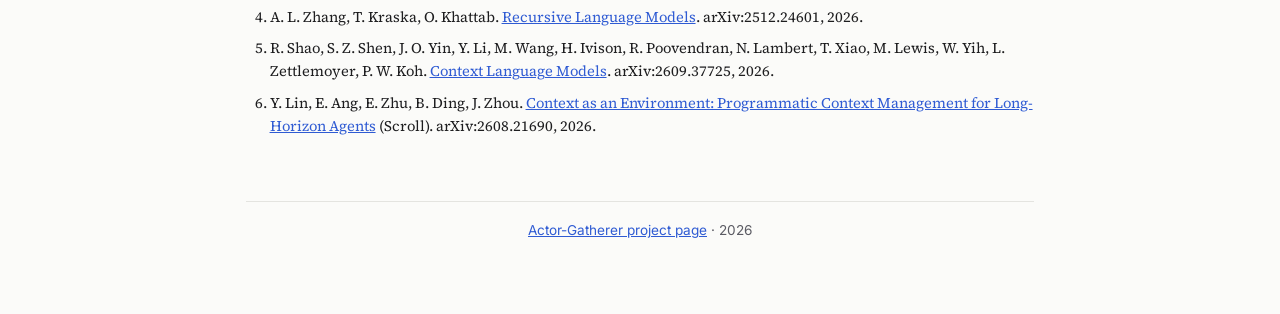
==== commit ca31174e: "Home page: header and headline numbers only; its content moves to an Overview at the top of the blog" ====
--- a/blog.html
+++ b/blog.html
@@ -20,21 +20,80 @@
 
   <p><em><strong>TL; DR:</strong> Actor-Gatherer is an open source bolt-on framework for context management across any agents, with current integrations with Claude Code, Codex, Pi and OpenCode. Try it out at <a href="https://github.com/szeighami/actor-gatherer">github.com/szeighami/actor-gatherer</a>.</em></p>
 
+  <h2 id="overview">Overview</h2>
+  <h3 id="what-is">What is the Actor-Gatherer Framework?</h3>
+  <p>Users perform interrelated tasks (e.g., build different, but related features on a code base) using agents over long running sessions, often also using multiple agents in parallel. Multiple long running sessions create a large amount of evolving historical data that new tasks depend on. This data is often too large to fit in typical LLM context windows, and a context management layer decides what information goes in the LLM’s context.</p>
+  <p>Actor-Gatherer is a new paradigm in agent design where the <strong>context across agents is managed proactively and externally</strong>. Actor-Gatherer separates solving a task from context management needed to do so. An <strong>Actor</strong> agent is responsible for performing the user-specified tasks, while a <strong>Gatherer</strong> component observes the Actor agent, as well as other agents and the environment, and decides what context should be provided to the Actor agent. So, the Gatherer decides the context both based on the Actor’s task and actions, as well as any relevant external event, such as other Actors changing a relevant file. Actor-Gatherer is particularly useful for context management in long-running sessions, sharing context across sessions and agents, and in changing environments (e.g., working in parallel with agents).</p>
+  <p>We design a bolt-on framework to turn any existing coding agent into one that uses the Actor-Gatherer framework: different agents from different harnesses connect to a common Gatherer component (a single Gatherer across agents), that, before every LLM call, sets its context based on the collective past history of all the agents, any parallel actions performed by the user, or any other relevant information available in the environment. <strong>We have currently built integrations for Claude Code, Codex, OpenCode and Pi, and are actively expanding the set of integrations.</strong></p>
+
+  <figure class="walkthrough" id="walkthrough">
+    <img id="wt-img" src="figures/gatherer/01.svg?v=4" alt="Actor-Gatherer architecture, step 1" width="836" height="388">
+    <figcaption id="wt-cap"></figcaption>
+    <div class="wt-controls">
+      <button type="button" id="wt-prev" aria-label="Previous step">&larr; Back</button>
+      <span id="wt-count" aria-live="polite"></span>
+      <button type="button" id="wt-next" aria-label="Next step">Next &rarr;</button>
+    </div>
+  </figure>
+  <script>
+  (function () {
+    var caps = ["Actors are agents that interact with the user and the environment.", "The Gatherer observes every interaction between user, actors and the environment and sets the context for each Actor.", "Specifically, the Gatherer observes messages from user and environment to the Actor.", "The Gatherer also observes interactions of other agents with the user and the environment.", "and also observes interactions between the user and the environment.", "Based on all available information, the Gatherer decides what context each Actor receives."];
+    var n = caps.length, i = 0;
+    var img = document.getElementById('wt-img'), cap = document.getElementById('wt-cap'),
+        cnt = document.getElementById('wt-count'),
+        prev = document.getElementById('wt-prev'), next = document.getElementById('wt-next');
+    function src(k) { return 'figures/gatherer/' + String(k + 1).padStart(2, '0') + '.svg?v=4'; }
+    for (var k = 1; k < n; k++) { new Image().src = src(k); }
+    function show(k) {
+      i = Math.max(0, Math.min(n - 1, k));
+      img.src = src(i);
+      img.alt = 'Actor-Gatherer architecture, step ' + (i + 1) + ': ' + caps[i];
+      cap.textContent = caps[i];
+      cnt.textContent = (i + 1) + ' / ' + n;
+      prev.disabled = i === 0; next.disabled = i === n - 1;
+    }
+    prev.onclick = function () { show(i - 1); };
+    next.onclick = function () { show(i + 1); };
+    document.getElementById('walkthrough').addEventListener('keydown', function (e) {
+      if (e.key === 'ArrowLeft') show(i - 1);
+      if (e.key === 'ArrowRight') show(i + 1);
+    });
+    show(0);
+  })();
+  </script>
+
+  <h3 id="comparison">How does it compare with existing context management methods?</h3>
+  <p>Existing techniques either rely on summarization, e.g., Codex includes a summary of the history in context, which is lossy and therefore ineffective. Or they rely on tool-based access, e.g., Recursive Language Models or Context Language Models, where the agent itself can search the history using tools. However, this approach relies on agents knowing what information to search for in the first place, causing errors with <strong><em>unknown unknowns</em></strong>: when an agent is missing key information but is unaware that it is missing it. In the Actor-Gatherer framework, the Gatherer proactively looks at the history, other agents and the environment based on the task at hand and finds any such information.</p>
+
+  <p>We evaluated the Actor-Gatherer framework across coding and data analysis tasks, using it for context management of Codex agents, referred to as AG-Codex. Fig. 1 shows the results in single-agent settings, where relevant context must include information from past interactions with the same agent. Fig. 2 shows the results when multiple agents perform tasks in parallel, so relevant context must include information from interactions with other agents or changes in the environment. Results show <strong>more than 30% improvement in accuracy at lower cost</strong> compared to the second-best approach.</p>
+  <div class="figs">
+    <figure>
+      <img src="figures/fig1_single_agent.png?v=2" alt="Bar chart: average accuracy in single-agent settings. AG-Codex 91%, Codex 32%, Mem0-Codex 59%, Scroll 41%, RLM 32%, CLM 41% (+32 points over the best baseline).">
+      <figcaption>Fig. 1. Single-agent results across coding and data analysis tasks</figcaption>
+    </figure>
+    <figure>
+      <img src="figures/fig2_multi_agent.png?v=2" alt="Bar chart: average accuracy in multi-agent settings. AG-Codex 100%, Codex+Hint 69%, Codex 0% (+31 points).">
+      <figcaption>Fig. 2. Results in multi-agent settings</figcaption>
+    </figure>
+  </div>
+  <p>The Actor-Gatherer framework’s key improvements in accuracy come from better <em>longitudinal (1) and lateral awareness (2, 3):</em> (1) doing a better job identifying relevant context in long-running sessions (2) identifying relevant context from other parallel agentic sessions (3) identifying changes in the environment that may be pertinent to the current agentic tasks. Doing (1)-(3) requires us to separate the Gatherer from the Actor so that the Actor can be responsible for reasoning and execution, while the Gatherer is responsible for proactive context management and maintenance. We separate the “thinking” from the “remembering”.</p>
+
+
   <h2>The Context Management Problem, Revisited</h2>
   <p>Users work with agents on interconnected tasks (e.g., developing multiple related features within the same codebase) over extended sessions, often performing several tasks with agents in parallel. New tasks users specify can depend&mdash;explicitly or implicitly&mdash;on the users&rsquo; prior and parallel interaction with the agents and the environment. Thus, to correctly perform a task, agents need to understand the past and parallel interactions between the user, agents, and the environment (e.g., files, databases, available tools). For example, a feature a user has built in the past or is building in parallel, or a data cleaning operation they specified in the past, may be implicitly needed for a future task, but an agent unaware of such history may not use them and perform the task incorrectly. Users may additionally interact with the environment themselves, e.g., modify files outside of their interaction with agents, which causes errors if agents are unaware of them. Thus, agents need <em>longitudinal awareness</em> of past user interactions with the agent itself (i.e., the history of the current active session), as well as <em>lateral awareness</em> of the user&rsquo;s simultaneous interactions with other agents and changes in the environment that may pertain to the task at hand.</p>
-  <p>The amount of available lateral and longitudinal information grows over time and through parallel interactions with the system. However, LLMs have a bounded context window, and agentic harnesses decide what, among all possible information, should be provided to the LLM. As Fig. 1 shows, existing harnesses provide an insufficient view of the lateral and longitudinal information, so agents in existing harnesses lack both longitudinal and lateral awareness.</p>
-  <figure class="wide" style="max-width:460px;margin-left:auto;margin-right:auto"><img src="figures/awareness.png" alt="Plot of lateral versus longitudinal awareness: compaction (Codex, Claude Code, Pi) low and no; memory (Mem0, A-Mem) and tool-based (RLM, CLM, Scroll) medium and no; Actor-Gatherer high and yes."><figcaption>Fig. 1. Information captured by existing harnesses.</figcaption></figure>
+  <p>The amount of available lateral and longitudinal information grows over time and through parallel interactions with the system. However, LLMs have a bounded context window, and agentic harnesses decide what, among all possible information, should be provided to the LLM. As Fig. 3 shows, existing harnesses provide an insufficient view of the lateral and longitudinal information, so agents in existing harnesses lack both longitudinal and lateral awareness.</p>
+  <figure class="wide" style="max-width:460px;margin-left:auto;margin-right:auto"><img src="figures/awareness.png" alt="Plot of lateral versus longitudinal awareness: compaction (Codex, Claude Code, Pi) low and no; memory (Mem0, A-Mem) and tool-based (RLM, CLM, Scroll) medium and no; Actor-Gatherer high and yes."><figcaption>Fig. 3. Information captured by existing harnesses.</figcaption></figure>
 
   <h2>Why Existing Harnesses Fail</h2>
-  <p>As Fig. 2 (a) shows, in typical coding harnesses, such as Codex or Claude Code, agents passively rely on lossy summaries of past interactions with the user, which often miss relevant longitudinal information. Meanwhile, their context often contains the detailed trajectory (i.e., LLM tool calls and outputs) of more recent interactions, which can be redundant (e.g., the user may have switched to a different, unrelated task) and thus incur unnecessary cost. Moreover, agents are not provided any lateral information (either about other agents or changes to the environment), which causes errors even in simple scenarios; for example, an agent may not become aware of a file change and incorrectly rely on its old value. Memory-based approaches complement such coding harnesses by appending additional summaries (called <em>memories</em>) of the past to the context, retrieved (e.g., through embedding similarity) based on the user tasks [<a href="#ref-1">1</a>, <a href="#ref-2">2</a>]. Such summaries are still lossy, and embedding-based retrieval can be inaccurate, thus providing limited improvement in longitudinal awareness.</p>
-  <figure class="wide full"><img src="figures/harness_comparison.png?v=2" alt="Three panels comparing (a) a compaction-based harness, (b) tool-based context management, and (c) the Actor-Gatherer harness, showing how each agent's context evolves across iterations."><figcaption>Fig. 2. (a) Compaction-based context management, possibly augmented with memory. (b) Tool-based context management additionally allows tools to search/modify context. (c) The Actor-Gatherer harness uses a Gatherer component to store all relevant information and decides what to provide to the agent based on the task at hand.</figcaption></figure>
-  <p>More recent work, including Recursive Language Models (RLMs) and Context Language Models (CLMs), provides tools to the agents to manage their context [<a href="#ref-3">3</a>, <a href="#ref-4">4</a>, <a href="#ref-5">5</a>, <a href="#ref-6">6</a>], e.g., to search past history or remove irrelevant information from their context, as shown in Fig. 2 (b). These tool-based approaches miss <strong><em>unknown unknowns</em></strong>: context that an agent needs to perform the task but does not know is needed, coming from both past and parallel user interactions, or from changes in the environment. For example, the user may have previously asked to ensure the code stays compatible with Python 3.8, but an agent not given this information in context may not look for it at all and build an incompatible feature. Another example is when a user or a parallel agent changes a file the agent is using, and, unaware of the change, the agent may perform the task it&rsquo;s given incorrectly. We also note that even when relevant information is found, tool-based context management approaches often also keep irrelevant information in context, which can both incur extra cost and cause inaccuracies. This is because retrieval is often imprecise, and harnesses may keep recent raw trajectory [<a href="#ref-5">5</a>] or its metadata [<a href="#ref-4">4</a>, <a href="#ref-6">6</a>] in context, which may not remain relevant for future tasks.</p>
+  <p>As Fig. 4 (a) shows, in typical coding harnesses, such as Codex or Claude Code, agents passively rely on lossy summaries of past interactions with the user, which often miss relevant longitudinal information. Meanwhile, their context often contains the detailed trajectory (i.e., LLM tool calls and outputs) of more recent interactions, which can be redundant (e.g., the user may have switched to a different, unrelated task) and thus incur unnecessary cost. Moreover, agents are not provided any lateral information (either about other agents or changes to the environment), which causes errors even in simple scenarios; for example, an agent may not become aware of a file change and incorrectly rely on its old value. Memory-based approaches complement such coding harnesses by appending additional summaries (called <em>memories</em>) of the past to the context, retrieved (e.g., through embedding similarity) based on the user tasks [<a href="#ref-1">1</a>, <a href="#ref-2">2</a>]. Such summaries are still lossy, and embedding-based retrieval can be inaccurate, thus providing limited improvement in longitudinal awareness.</p>
+  <figure class="wide full"><img src="figures/harness_comparison.png?v=2" alt="Three panels comparing (a) a compaction-based harness, (b) tool-based context management, and (c) the Actor-Gatherer harness, showing how each agent's context evolves across iterations."><figcaption>Fig. 4. (a) Compaction-based context management, possibly augmented with memory. (b) Tool-based context management additionally allows tools to search/modify context. (c) The Actor-Gatherer harness uses a Gatherer component to store all relevant information and decides what to provide to the agent based on the task at hand.</figcaption></figure>
+  <p>More recent work, including Recursive Language Models (RLMs) and Context Language Models (CLMs), provides tools to the agents to manage their context [<a href="#ref-3">3</a>, <a href="#ref-4">4</a>, <a href="#ref-5">5</a>, <a href="#ref-6">6</a>], e.g., to search past history or remove irrelevant information from their context, as shown in Fig. 4 (b). These tool-based approaches miss <strong><em>unknown unknowns</em></strong>: context that an agent needs to perform the task but does not know is needed, coming from both past and parallel user interactions, or from changes in the environment. For example, the user may have previously asked to ensure the code stays compatible with Python 3.8, but an agent not given this information in context may not look for it at all and build an incompatible feature. Another example is when a user or a parallel agent changes a file the agent is using, and, unaware of the change, the agent may perform the task it&rsquo;s given incorrectly. We also note that even when relevant information is found, tool-based context management approaches often also keep irrelevant information in context, which can both incur extra cost and cause inaccuracies. This is because retrieval is often imprecise, and harnesses may keep recent raw trajectory [<a href="#ref-5">5</a>] or its metadata [<a href="#ref-4">4</a>, <a href="#ref-6">6</a>] in context, which may not remain relevant for future tasks.</p>
 
   <h2>Bolt-On Actor-Gatherer Architecture</h2>
   <p>We propose to rethink the architecture of agentic systems to enable full lateral and longitudinal awareness. Our key insight is that <em>context should be proactively constructed for a given task</em>; that is, the system should proactively decide, based on the task, agent actions and changes in the environment, what information should be provided to the agent to correctly perform the task. To do this, we introduce a <strong>Gatherer</strong> component, which is in charge of storing all relevant information and providing the context for agents that solve the task, called <strong>Actors</strong>. This approach decouples reasoning and acting from context management, allowing Actor agents to focus on performing the task while context management proactively decides what should be included in context, and removed, at any point during Actor reasoning.</p>
-  <p>Fig. 2 (c) shows how the Actor-Gatherer architecture differs from existing methods. It consists of a Gatherer component that gathers all relevant information, both from other agents and from the environment, in a shared data layer. Using this shared data layer, the Gatherer then uses LLMs, combined with other temporally-aware rules, to decide what information, and at what granularity, should be provided to the Actor when performing a given task. This approach improves accuracy, by better allocating limited context using LLM reasoning and utilizing all lateral and longitudinal information, and reduces cost by removing redundant information from the context.</p>
-  <p>A more detailed view of the architecture of agents following the Actor-Gatherer framework is shown in Fig. 3. A Gatherer component is a server that interacts with different Actors, potentially from different coding harnesses. Each Actor provides information to the Gatherer by calling the <code>insert</code> function in the Gatherer&rsquo;s interface. When an Actor needs to perform an LLM call, it receives the LLM&rsquo;s context from the Gatherer by calling the <code>get_context</code> function. The Gatherer separately defines pull-based streams to observe information from the environment through <em>pollers</em>, components that insert relevant information from the environment into the Gatherer. Inside the Gatherer, a context management policy decides, based on all available information (captured from all Actors and the environment), what context to return to the Actors. We discuss the Gatherer&rsquo;s context management policy in <a href="#framework">Context Management Details</a> below.</p>
-  <figure class="wide full"><img src="figures/architecture.png" alt="Architecture: Actors (Codex and Claude Code harnesses with adapters) call insert and get_context on the Gatherer, which holds the context and insertion policy and a database; pollers watch the environment and insert events."><figcaption>Fig. 3. Actor-Gatherer architecture.</figcaption></figure>
+  <p>Fig. 4 (c) shows how the Actor-Gatherer architecture differs from existing methods. It consists of a Gatherer component that gathers all relevant information, both from other agents and from the environment, in a shared data layer. Using this shared data layer, the Gatherer then uses LLMs, combined with other temporally-aware rules, to decide what information, and at what granularity, should be provided to the Actor when performing a given task. This approach improves accuracy, by better allocating limited context using LLM reasoning and utilizing all lateral and longitudinal information, and reduces cost by removing redundant information from the context.</p>
+  <p>A more detailed view of the architecture of agents following the Actor-Gatherer framework is shown in Fig. 5. A Gatherer component is a server that interacts with different Actors, potentially from different coding harnesses. Each Actor provides information to the Gatherer by calling the <code>insert</code> function in the Gatherer&rsquo;s interface. When an Actor needs to perform an LLM call, it receives the LLM&rsquo;s context from the Gatherer by calling the <code>get_context</code> function. The Gatherer separately defines pull-based streams to observe information from the environment through <em>pollers</em>, components that insert relevant information from the environment into the Gatherer. Inside the Gatherer, a context management policy decides, based on all available information (captured from all Actors and the environment), what context to return to the Actors. We discuss the Gatherer&rsquo;s context management policy in <a href="#framework">Context Management Details</a> below.</p>
+  <figure class="wide full"><img src="figures/architecture.png" alt="Architecture: Actors (Codex and Claude Code harnesses with adapters) call insert and get_context on the Gatherer, which holds the context and insertion policy and a database; pollers watch the environment and insert events."><figcaption>Fig. 5. Actor-Gatherer architecture.</figcaption></figure>
 
   <h2>Results</h2>
   <p>We evaluated the Actor-Gatherer framework as a bolt-on framework used on top of Codex, Claude Code, Pi and OpenCode; AG-Codex refers to Actor-Gatherer used with Codex, and similarly for the other harnesses. We first present comparisons in single-agent settings, and then discuss settings where concurrent work occurs, including multiple agents or events that happen in the environment.</p>
@@ -69,9 +128,9 @@
 
   <h2 id="framework">Context Management Details</h2>
   <p>Given the information stored in the Gatherer database, the context management policy decides, for every LLM call the harness makes, what context the LLM should be provided with. Identifying and including relevant information for a task is challenging for multiple reasons. As mentioned earlier, a major challenge is identifying unknown unknowns based on the given task. Identifying such information often requires reasoning over past traces and cannot be done with simple retrieval methods. Moreover, the method needs to balance cost/latency/accuracy trade-offs when deciding what context to provide to the LLM, and at what granularity. For example, changing the model context can invalidate the KV-cache, which can increase cost and latency, and is thus only worth doing when modifying the context is expected to improve accuracy. Similarly, spending more time identifying more relevant context worsens latency, which is only worth it if it is expected to improve accuracy.</p>
-  <figure class="wide" style="max-width:520px;margin-left:auto;margin-right:auto"><img src="figures/segment_policy.png" alt="Segment-based policy: within segment A the context is appended to; at a detected segment boundary the Gatherer performs a context switch, replacing G2 and G3 with G4 and G5, then segment B appends again."><figcaption>Fig. 4. Proactive context management policy overview.</figcaption></figure>
+  <figure class="wide" style="max-width:520px;margin-left:auto;margin-right:auto"><img src="figures/segment_policy.png" alt="Segment-based policy: within segment A the context is appended to; at a detected segment boundary the Gatherer performs a context switch, replacing G2 and G3 with G4 and G5, then segment B appends again."><figcaption>Fig. 6. Proactive context management policy overview.</figcaption></figure>
   <p>To balance cost/latency/accuracy trade-offs, we present a <em>segment</em>-based context management policy. We divide user interactions into <em>segments</em>, where a segment is a contiguous group of user and agent interactions that serve a single purpose. Within a segment, we only use an append-only context management policy; this keeps cost and latency low without sacrificing accuracy, since we expect the context needed within a segment to be similar. However, we perform <em>context switches</em> at segment boundaries, where a context switch modifies the context of the agent to both remove irrelevant information and bring in relevant information.</p>
-  <p>Fig. 4 illustrates this process. Within a segment, our append-only policy appends new tool calls, outputs and other messages to the context, similarly to existing policies in harnesses. Unlike existing harnesses, it may also include relevant concurrent events from other agents and the environment (e.g., file changes, or other agents performing a related task). During a context switch, on the other hand, the whole context may be modified. This is done with an LLM-based approach that reasons over the past history and trajectories of all the agents in the Gatherer database to decide what to include in the context, augmented by a temporal inductive bias that gives more weight to more recent observations. Finally, information is included in the context at varying degrees of granularity, depending on its importance and how frequently it may change. Information expected to remain relevant for more tasks is placed earlier in the context to maximize KV-cache reuse, while information expected to change more frequently is placed towards the end.</p>
+  <p>Fig. 6 illustrates this process. Within a segment, our append-only policy appends new tool calls, outputs and other messages to the context, similarly to existing policies in harnesses. Unlike existing harnesses, it may also include relevant concurrent events from other agents and the environment (e.g., file changes, or other agents performing a related task). During a context switch, on the other hand, the whole context may be modified. This is done with an LLM-based approach that reasons over the past history and trajectories of all the agents in the Gatherer database to decide what to include in the context, augmented by a temporal inductive bias that gives more weight to more recent observations. Finally, information is included in the context at varying degrees of granularity, depending on its importance and how frequently it may change. Information expected to remain relevant for more tasks is placed earlier in the context to maximize KV-cache reuse, while information expected to change more frequently is placed towards the end.</p>
 
   <h2 id="references">References</h2>
   <ol class="refs">
--- a/style.css
+++ b/style.css
@@ -85,3 +85,76 @@
 h4 { font: 600 0.98rem Inter, system-ui, sans-serif; margin: 18px 0 6px; color: var(--muted); }
 .affil { font: 400 0.95rem Inter, system-ui, sans-serif; color: var(--muted); margin: 0 0 8px; }
 .authors + .affil { margin-top: -4px; }
+/* docs.html */
+.doc h2 { scroll-margin-top: 16px; }
+.doc h3, .doc h4 { scroll-margin-top: 16px; }
+.doc code { font: 0.86em/1.4 ui-monospace, SFMono-Regular, Menlo, Consolas, monospace; background: var(--tag);
+  padding: 1px 5px; border-radius: 4px; overflow-wrap: anywhere; }
+.doc pre { background: var(--card); border: 1px solid var(--line); border-radius: 8px; padding: 12px 14px;
+  overflow-x: auto; margin: 0 0 1.2em; }
+.doc pre code { background: none; padding: 0; font-size: 0.8rem; line-height: 1.55; overflow-wrap: normal; white-space: pre; }
+.doc .table-wrap { overflow-x: auto; margin: 0 0 1.2em; }
+.doc table { border-collapse: collapse; width: 100%; font: 0.86rem/1.5 Inter, system-ui, sans-serif; }
+.doc th, .doc td { text-align: left; vertical-align: top; padding: 7px 10px; border-bottom: 1px solid var(--line); }
+.doc th { font-weight: 600; color: var(--muted); border-bottom: 2px solid var(--line); }
+.doc td code { font-size: 0.82rem; white-space: nowrap; }
+.doc ul { margin: 0 0 1.1em; padding-left: 1.3em; }
+.doc li { margin-bottom: 0.35em; }
+.toc { background: var(--card); border: 1px solid var(--line); border-radius: 10px; padding: 14px 20px;
+  font: 0.92rem/1.6 Inter, system-ui, sans-serif; margin: 0 0 8px; }
+.toc ol { margin: 0; padding-left: 1.3em; }
+.toc ol ol { padding-left: 1.2em; }
+.toc a { text-decoration: none; }
+.part { font: 600 0.8rem Inter, system-ui, sans-serif; letter-spacing: 0.08em; text-transform: uppercase;
+  color: var(--accent); margin: 56px 0 -32px; }
+.note { background: var(--card); border: 1px solid var(--line); border-left: 4px solid var(--accent);
+  border-radius: 8px; padding: 10px 16px; font-size: 0.95rem; margin: 0 0 1.2em; }
+/* docs.html layout: top bar, side navigation, content */
+.topbar { position: sticky; top: 0; z-index: 20; display: flex; align-items: center; gap: 12px; height: 56px;
+  padding: 0 20px; background: var(--card); border-bottom: 1px solid var(--line);
+  font: 500 0.95rem Inter, system-ui, sans-serif; }
+.topbar .brand { font-weight: 700; color: var(--fg); text-decoration: none; letter-spacing: -0.01em; }
+.topbar .crumb { color: var(--muted); }
+.topbar .crumb::before { content: "/"; margin-right: 12px; color: var(--line); }
+.topbar .menu { display: none; font-size: 1.2rem; line-height: 1; background: none; border: 1px solid var(--line);
+  border-radius: 6px; color: var(--fg); padding: 5px 9px; cursor: pointer; }
+.docs-layout { display: grid; grid-template-columns: 270px minmax(0, 1fr); max-width: 1180px; margin: 0 auto; }
+.sidebar { position: sticky; top: 56px; height: calc(100vh - 56px); overflow-y: auto; padding: 28px 16px 40px 20px;
+  border-right: 1px solid var(--line); font: 0.9rem/1.45 Inter, system-ui, sans-serif; }
+.sidebar a { display: block; color: var(--muted); text-decoration: none; padding: 5px 10px; border-radius: 6px; }
+.sidebar a:hover { color: var(--fg); background: var(--tag); }
+.sidebar a.active { color: var(--accent); background: var(--tag); font-weight: 600; }
+.sidebar code { font: 0.82rem ui-monospace, SFMono-Regular, Menlo, Consolas, monospace; }
+.sidebar .side-top { font-weight: 600; color: var(--fg); }
+.sidebar .side-group { margin: 18px 0 2px; }
+.sidebar .side-group a { font: 600 0.74rem Inter, system-ui, sans-serif; letter-spacing: 0.08em; text-transform: uppercase;
+  color: var(--fg); }
+.sidebar ul { list-style: none; margin: 0; padding: 0 0 0 4px; }
+main.doc { max-width: 860px; margin: 0; padding: 36px 40px 80px; min-width: 0;
+  font: 16px/1.65 Inter, system-ui, sans-serif; }
+main.doc h1 { text-align: left; font-size: 2.1rem; margin: 0 0 16px; }
+main.doc h2 { font-size: 1.6rem; margin: 56px 0 14px; padding-top: 4px; }
+main.doc h3 { font-size: 1.2rem; margin: 40px 0 10px; padding-top: 12px; border-top: 1px solid var(--line); }
+main.doc h2 + h3 { border-top: 0; padding-top: 0; }
+main.doc h4 { font-size: 1rem; color: var(--fg); margin: 24px 0 8px; }
+main.doc .part { margin: 64px 0 -48px; }
+main.doc h2, main.doc h3, main.doc h4 { scroll-margin-top: 72px; }
+main.doc footer { text-align: left; }
+@media (max-width: 900px) {
+  .topbar .menu { display: inline-block; }
+  .docs-layout { grid-template-columns: minmax(0, 1fr); }
+  .sidebar { position: fixed; top: 56px; left: 0; z-index: 15; width: 280px; max-width: 85vw; background: var(--card);
+    transform: translateX(-100%); transition: transform 0.2s ease; box-shadow: 0 8px 24px rgba(0,0,0,0.12); }
+  .sidebar.open { transform: none; }
+  main.doc { padding: 24px 16px 64px; }
+}
+main.doc h1 + h2 { margin-top: 8px; }
+.sidebar .side-group { display: flex; align-items: center; gap: 2px; }
+.sidebar .side-group a { flex: 1; }
+.sidebar .caret { flex: none; width: 22px; height: 22px; padding: 0; border: 0; border-radius: 4px; background: none;
+  color: var(--muted); cursor: pointer; display: grid; place-items: center; margin-left: -6px; }
+.sidebar .caret::before { content: ""; width: 6px; height: 6px; border-right: 1.5px solid currentColor;
+  border-bottom: 1.5px solid currentColor; transform: rotate(-45deg); transition: transform 0.15s ease; }
+.sidebar .expanded .caret::before { transform: rotate(45deg); }
+.sidebar .caret:hover { color: var(--fg); background: var(--tag); }
+.sidebar ul[hidden] { display: none; }
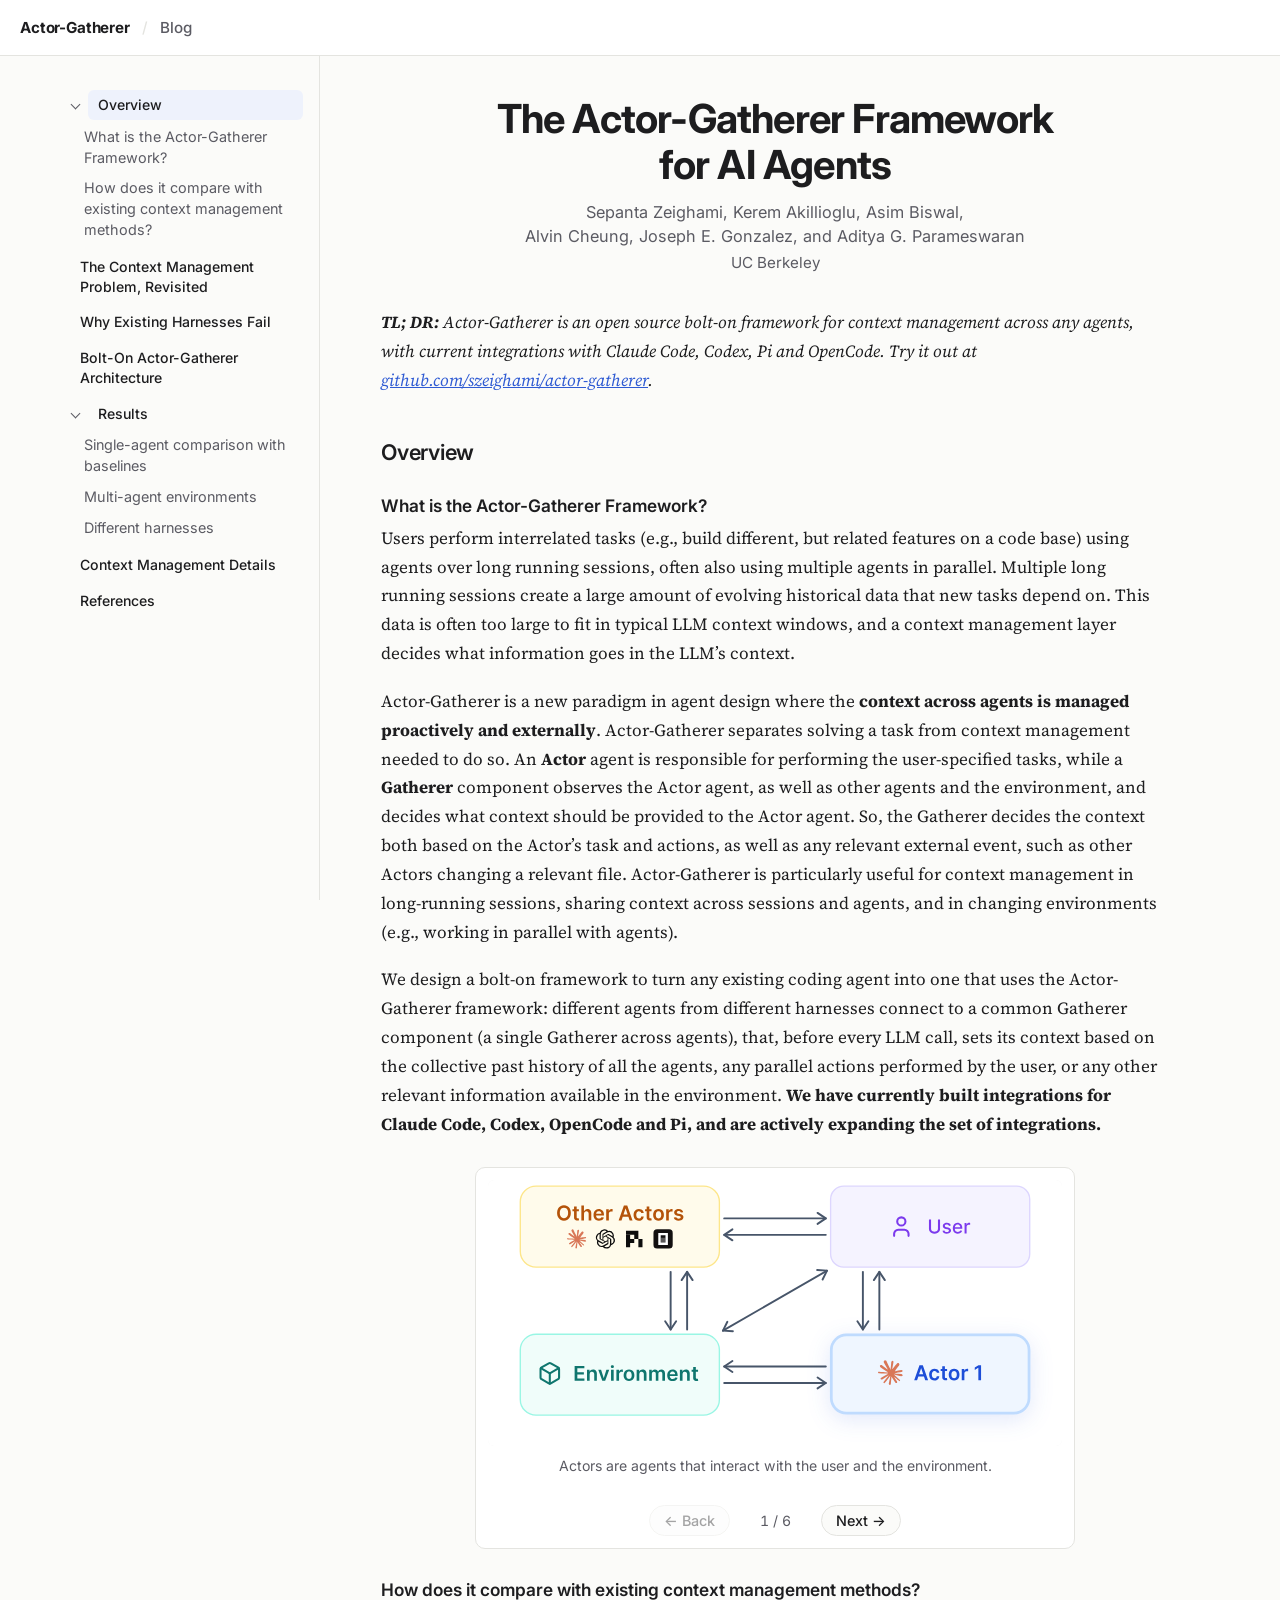
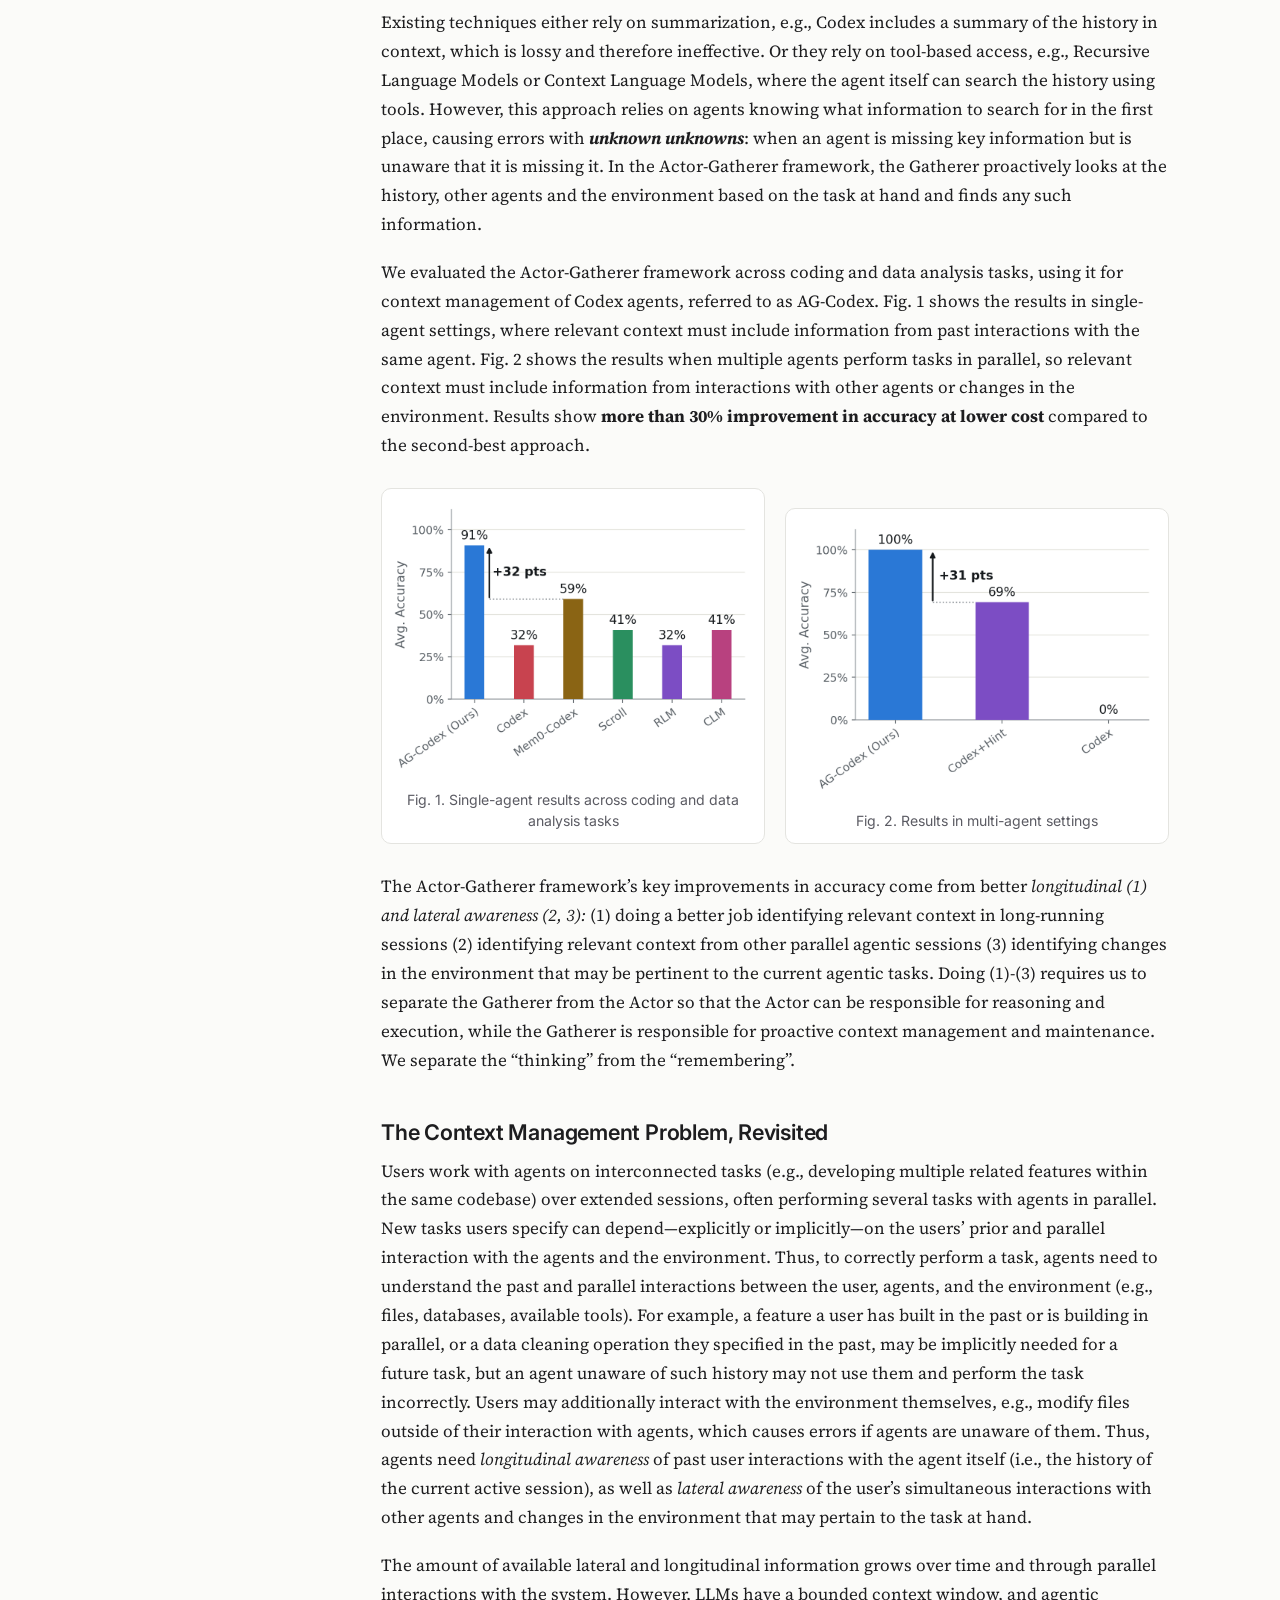
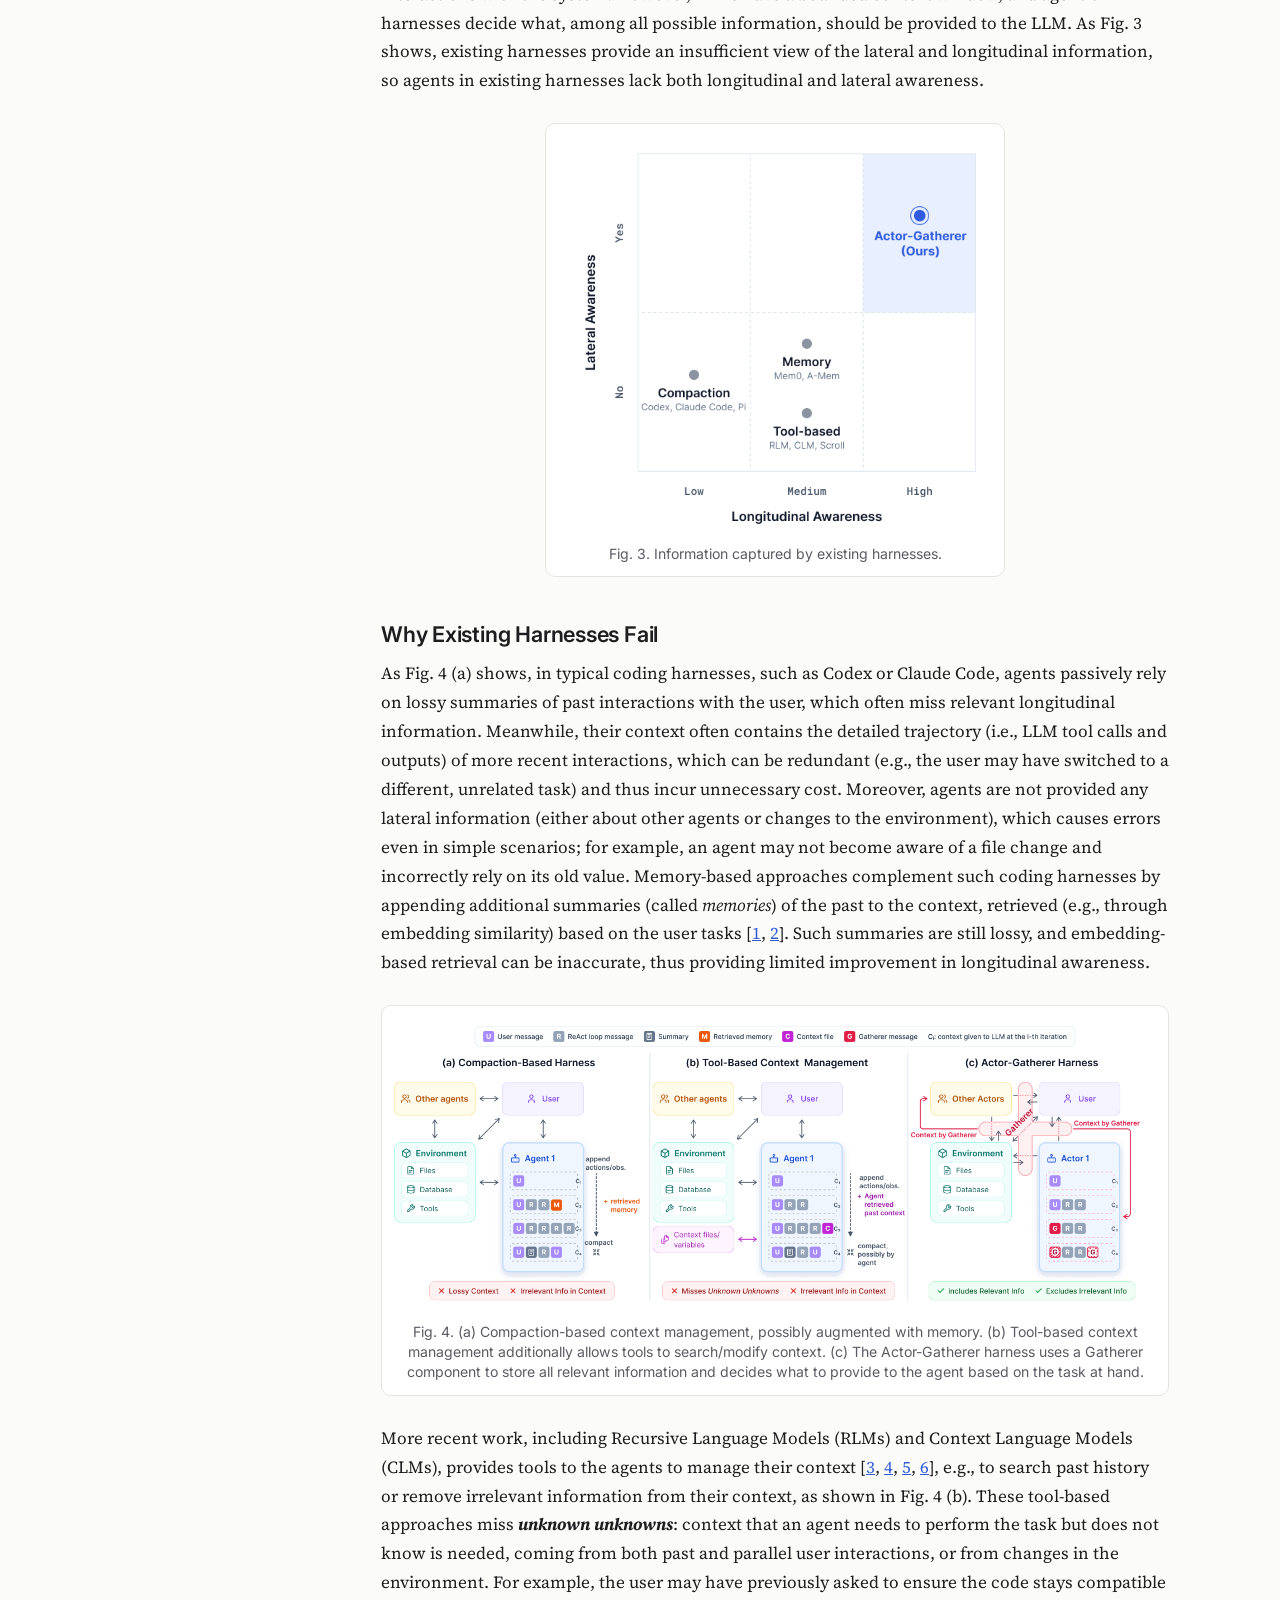
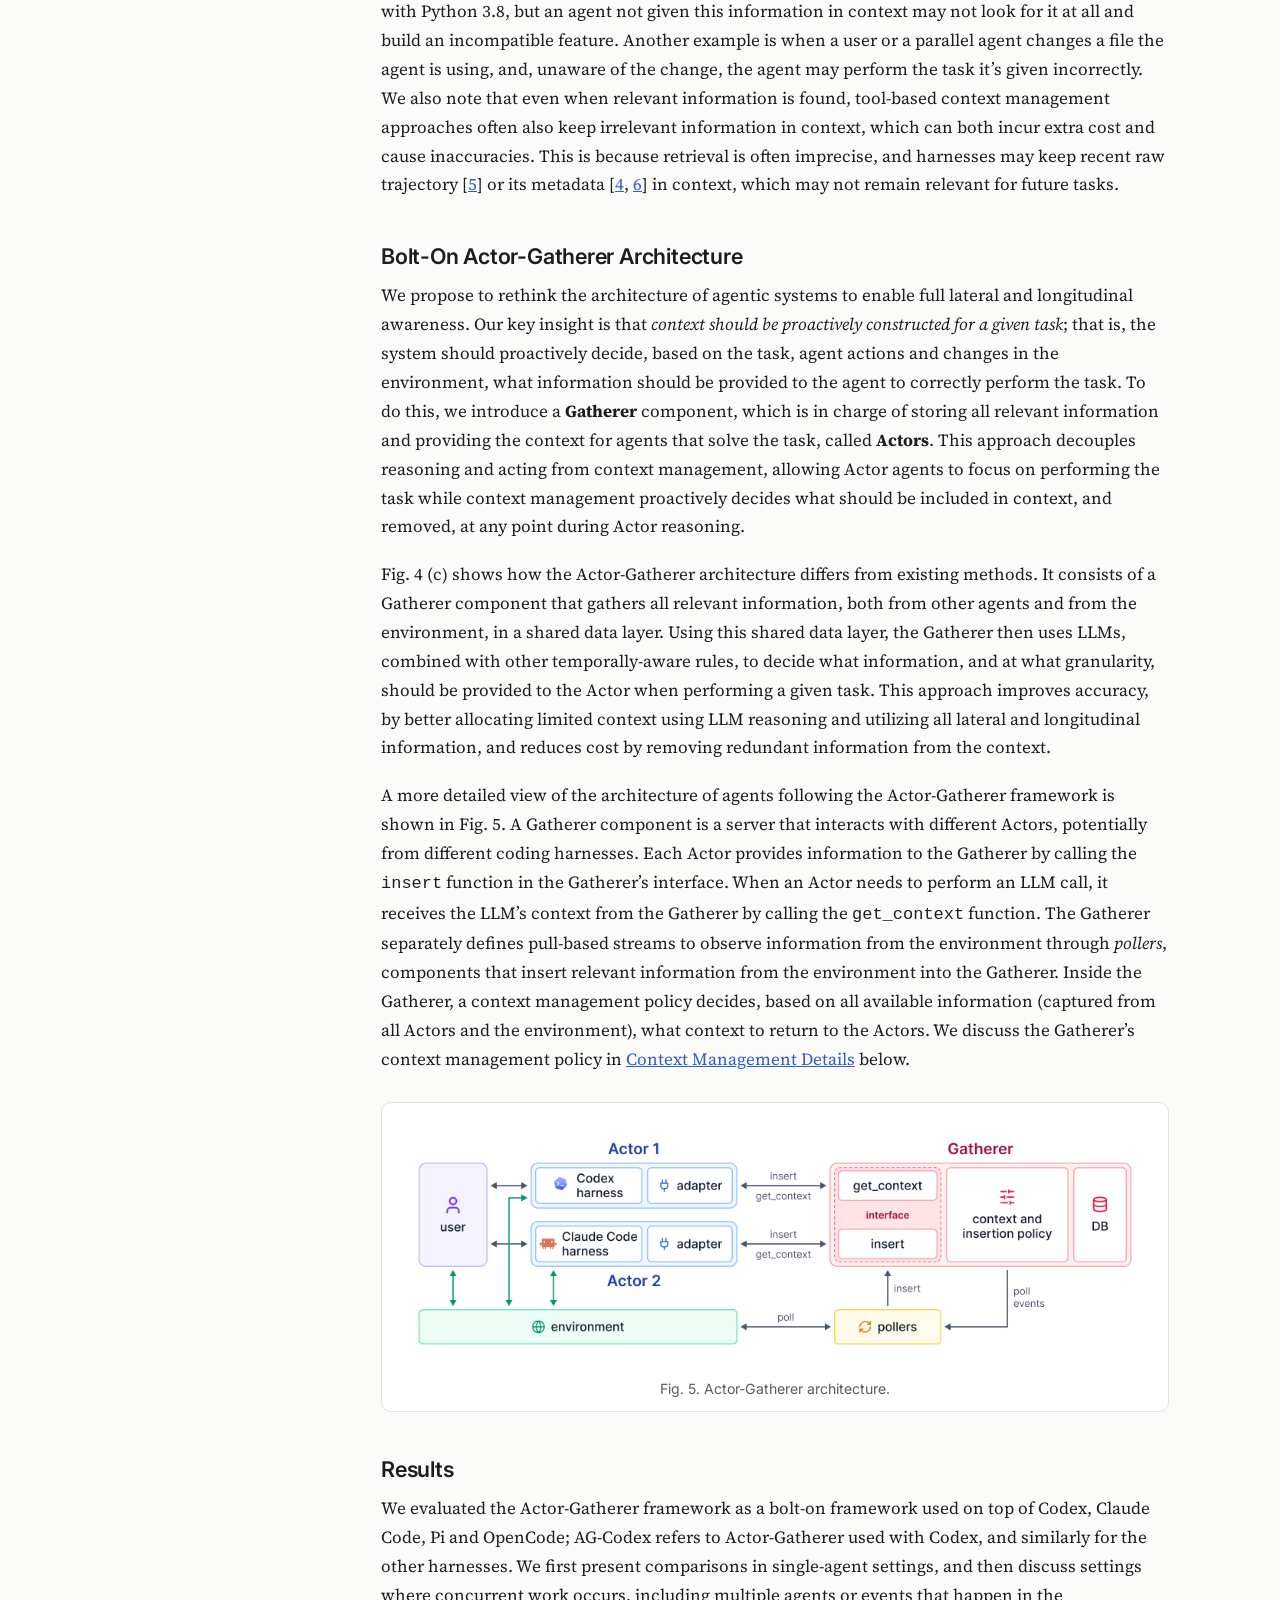
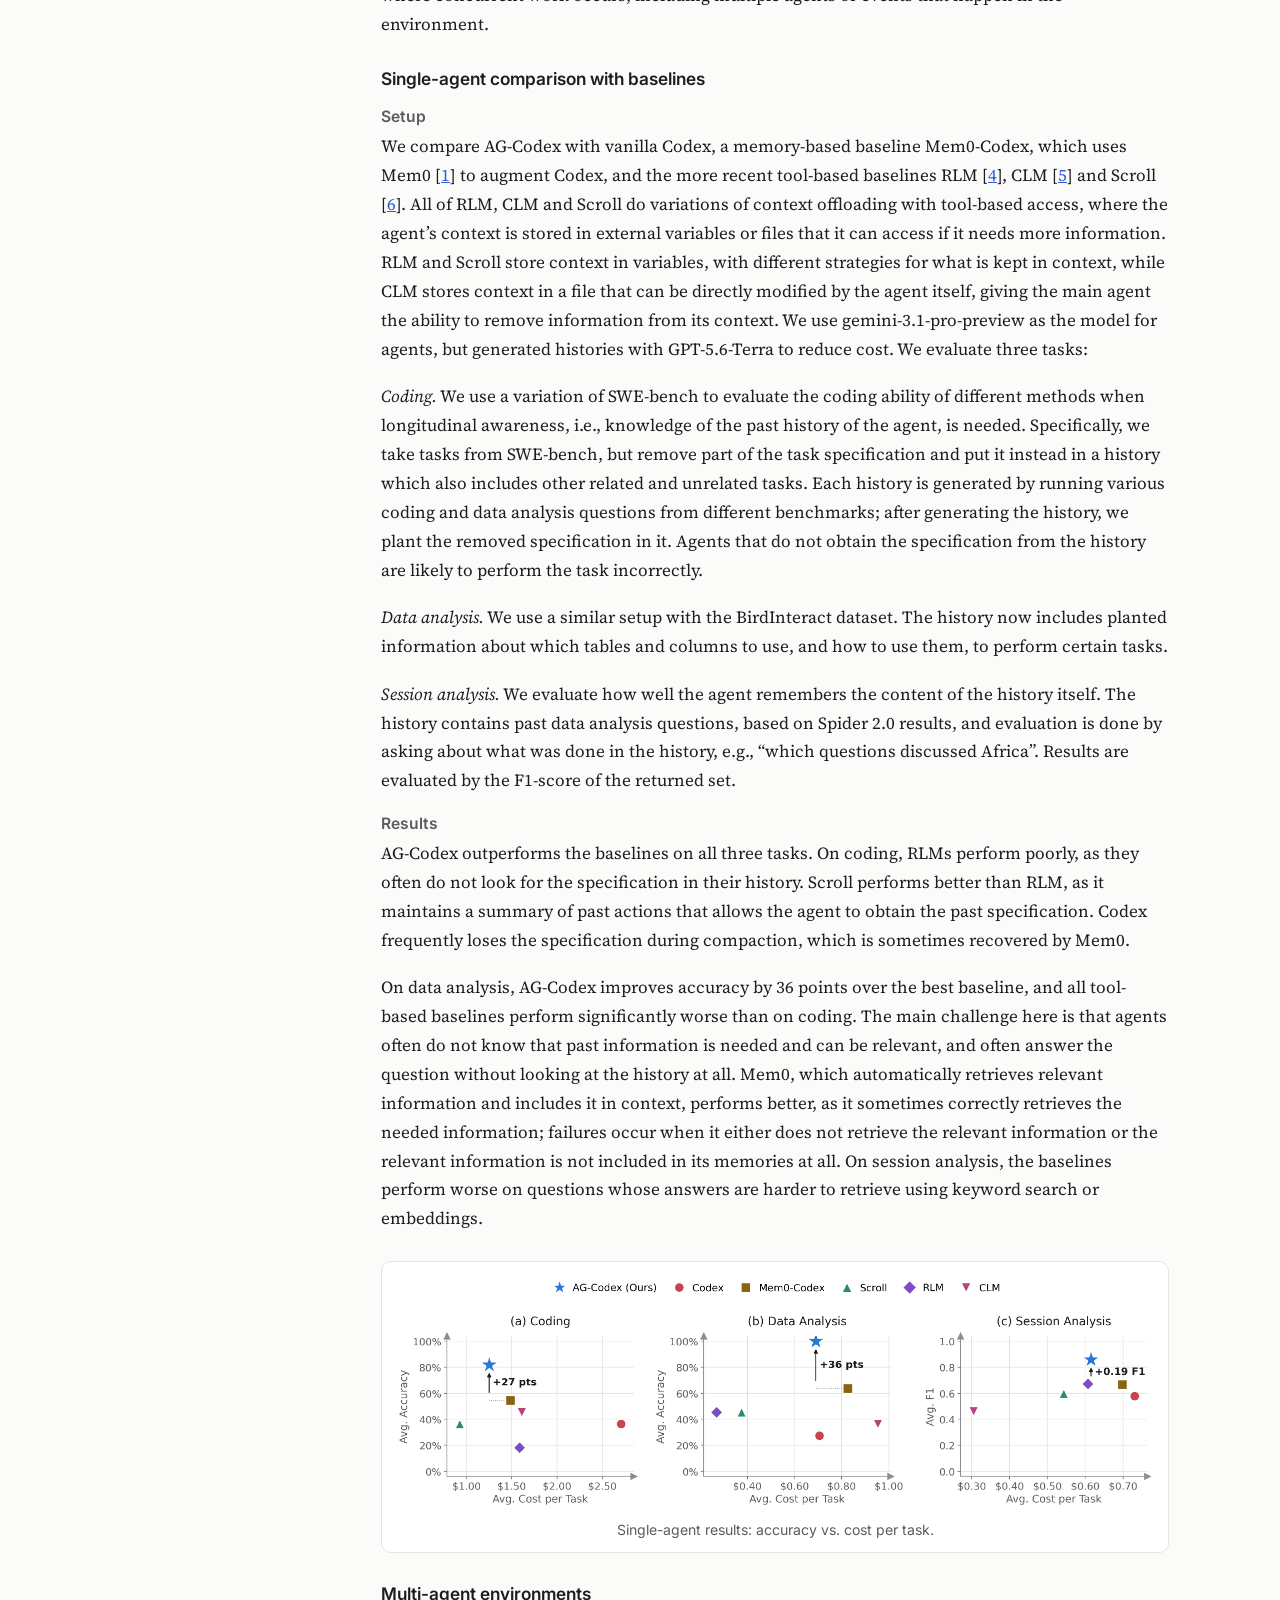
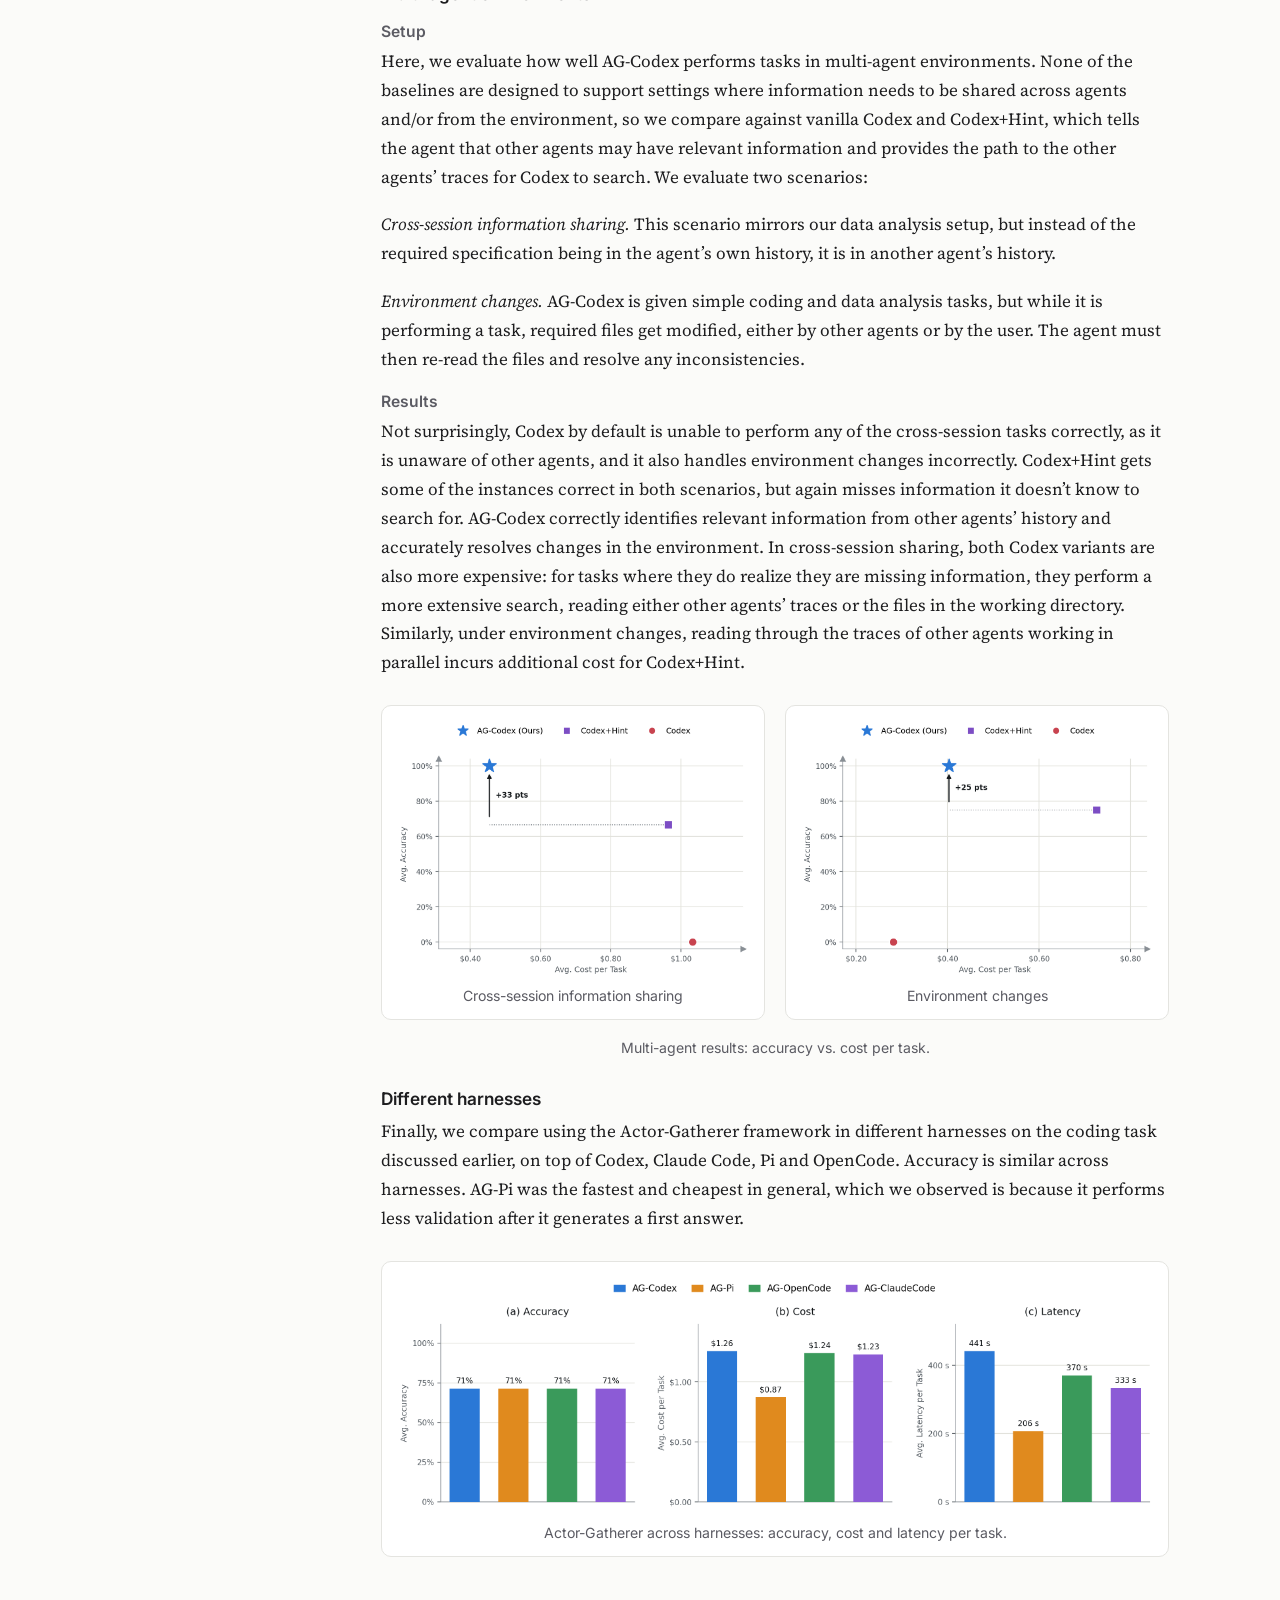
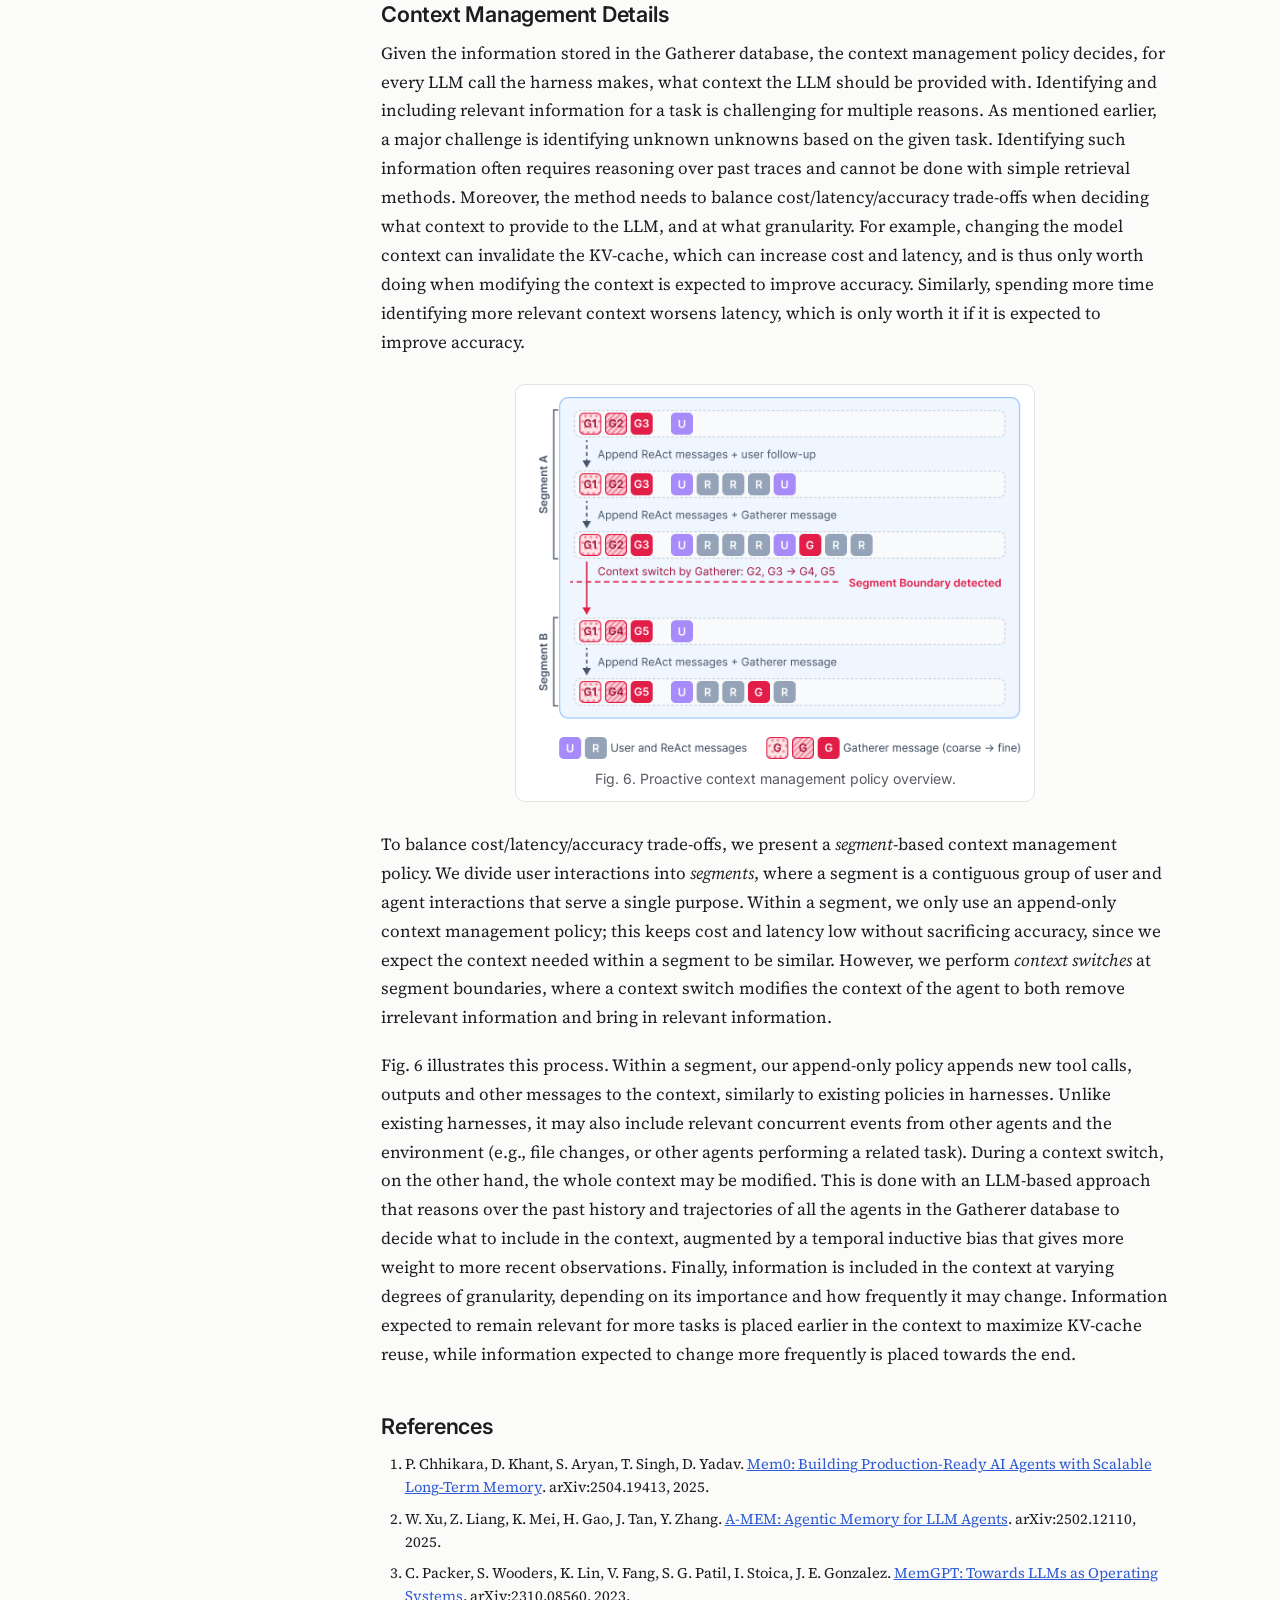
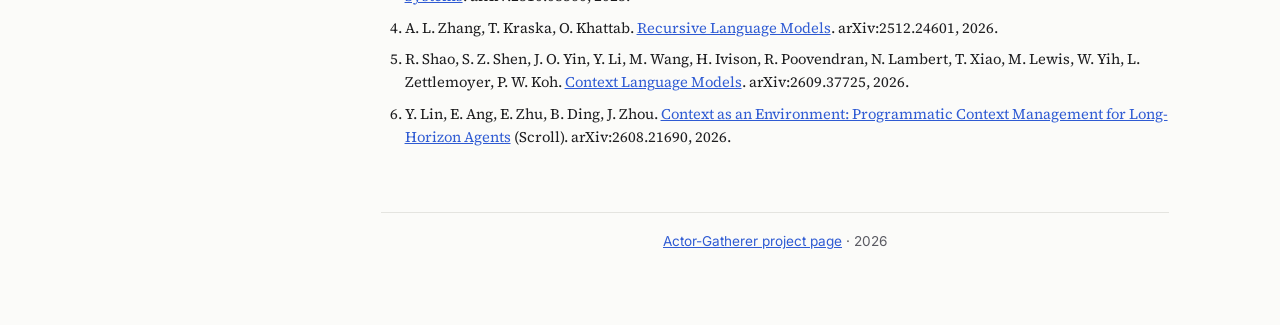
==== commit 139e1dba: "Blog: side navigation with its sections, and the top bar the docs use Co-Authored-By: Claude Opus 5." ====
--- a/blog.html
+++ b/blog.html
@@ -7,11 +7,35 @@
 <meta name="description" content="The Actor-Gatherer framework for AI agents: the context management problem, the architecture, and results.">
 <link rel="preconnect" href="https://fonts.googleapis.com">
 <link rel="stylesheet" href="https://fonts.googleapis.com/css2?family=Inter:wght@400;500;600;700&family=Source+Serif+4:opsz,wght@8..60,400;8..60,600&display=swap">
-<link rel="stylesheet" href="style.css?v=13">
+<link rel="stylesheet" href="style.css?v=18">
 </head>
 <body>
-<main>
-  <a class="back" href="./">&larr; Home</a>
+<div class="topbar">
+  <button class="menu" id="menu" aria-label="Open navigation" aria-expanded="false" aria-controls="sidebar">&#9776;</button>
+  <a class="brand" href="./">Actor-Gatherer</a><span class="crumb">Blog</span>
+</div>
+<div class="docs-layout">
+<aside class="sidebar blog-side" id="sidebar">
+  <nav aria-label="Blog post">
+    <p class="side-group"><a href="#overview">Overview</a></p>
+    <ul>
+      <li><a href="#what-is">What is the Actor-Gatherer Framework?</a></li>
+      <li><a href="#comparison">How does it compare with existing context management methods?</a></li>
+    </ul>
+    <p class="side-group"><a href="#problem">The Context Management Problem, Revisited</a></p>
+    <p class="side-group"><a href="#why-fail">Why Existing Harnesses Fail</a></p>
+    <p class="side-group"><a href="#architecture">Bolt-On Actor-Gatherer Architecture</a></p>
+    <p class="side-group"><a href="#results">Results</a></p>
+    <ul>
+      <li><a href="#results-single">Single-agent comparison with baselines</a></li>
+      <li><a href="#results-multi">Multi-agent environments</a></li>
+      <li><a href="#results-harnesses">Different harnesses</a></li>
+    </ul>
+    <p class="side-group"><a href="#framework">Context Management Details</a></p>
+    <p class="side-group"><a href="#references">References</a></p>
+  </nav>
+</aside>
+<main class="post">
   <header>
     <h1>The Actor-Gatherer Framework<br>for AI Agents</h1>
     <p class="authors">Sepanta Zeighami, Kerem Akillioglu, Asim Biswal,<br>Alvin Cheung, Joseph E. Gonzalez, and Aditya G. Parameswaran</p>
@@ -79,26 +103,26 @@
   <p>The Actor-Gatherer framework’s key improvements in accuracy come from better <em>longitudinal (1) and lateral awareness (2, 3):</em> (1) doing a better job identifying relevant context in long-running sessions (2) identifying relevant context from other parallel agentic sessions (3) identifying changes in the environment that may be pertinent to the current agentic tasks. Doing (1)-(3) requires us to separate the Gatherer from the Actor so that the Actor can be responsible for reasoning and execution, while the Gatherer is responsible for proactive context management and maintenance. We separate the “thinking” from the “remembering”.</p>
 
 
-  <h2>The Context Management Problem, Revisited</h2>
+  <h2 id="problem">The Context Management Problem, Revisited</h2>
   <p>Users work with agents on interconnected tasks (e.g., developing multiple related features within the same codebase) over extended sessions, often performing several tasks with agents in parallel. New tasks users specify can depend&mdash;explicitly or implicitly&mdash;on the users&rsquo; prior and parallel interaction with the agents and the environment. Thus, to correctly perform a task, agents need to understand the past and parallel interactions between the user, agents, and the environment (e.g., files, databases, available tools). For example, a feature a user has built in the past or is building in parallel, or a data cleaning operation they specified in the past, may be implicitly needed for a future task, but an agent unaware of such history may not use them and perform the task incorrectly. Users may additionally interact with the environment themselves, e.g., modify files outside of their interaction with agents, which causes errors if agents are unaware of them. Thus, agents need <em>longitudinal awareness</em> of past user interactions with the agent itself (i.e., the history of the current active session), as well as <em>lateral awareness</em> of the user&rsquo;s simultaneous interactions with other agents and changes in the environment that may pertain to the task at hand.</p>
   <p>The amount of available lateral and longitudinal information grows over time and through parallel interactions with the system. However, LLMs have a bounded context window, and agentic harnesses decide what, among all possible information, should be provided to the LLM. As Fig. 3 shows, existing harnesses provide an insufficient view of the lateral and longitudinal information, so agents in existing harnesses lack both longitudinal and lateral awareness.</p>
   <figure class="wide" style="max-width:460px;margin-left:auto;margin-right:auto"><img src="figures/awareness.png" alt="Plot of lateral versus longitudinal awareness: compaction (Codex, Claude Code, Pi) low and no; memory (Mem0, A-Mem) and tool-based (RLM, CLM, Scroll) medium and no; Actor-Gatherer high and yes."><figcaption>Fig. 3. Information captured by existing harnesses.</figcaption></figure>
 
-  <h2>Why Existing Harnesses Fail</h2>
+  <h2 id="why-fail">Why Existing Harnesses Fail</h2>
   <p>As Fig. 4 (a) shows, in typical coding harnesses, such as Codex or Claude Code, agents passively rely on lossy summaries of past interactions with the user, which often miss relevant longitudinal information. Meanwhile, their context often contains the detailed trajectory (i.e., LLM tool calls and outputs) of more recent interactions, which can be redundant (e.g., the user may have switched to a different, unrelated task) and thus incur unnecessary cost. Moreover, agents are not provided any lateral information (either about other agents or changes to the environment), which causes errors even in simple scenarios; for example, an agent may not become aware of a file change and incorrectly rely on its old value. Memory-based approaches complement such coding harnesses by appending additional summaries (called <em>memories</em>) of the past to the context, retrieved (e.g., through embedding similarity) based on the user tasks [<a href="#ref-1">1</a>, <a href="#ref-2">2</a>]. Such summaries are still lossy, and embedding-based retrieval can be inaccurate, thus providing limited improvement in longitudinal awareness.</p>
   <figure class="wide full"><img src="figures/harness_comparison.png?v=2" alt="Three panels comparing (a) a compaction-based harness, (b) tool-based context management, and (c) the Actor-Gatherer harness, showing how each agent's context evolves across iterations."><figcaption>Fig. 4. (a) Compaction-based context management, possibly augmented with memory. (b) Tool-based context management additionally allows tools to search/modify context. (c) The Actor-Gatherer harness uses a Gatherer component to store all relevant information and decides what to provide to the agent based on the task at hand.</figcaption></figure>
   <p>More recent work, including Recursive Language Models (RLMs) and Context Language Models (CLMs), provides tools to the agents to manage their context [<a href="#ref-3">3</a>, <a href="#ref-4">4</a>, <a href="#ref-5">5</a>, <a href="#ref-6">6</a>], e.g., to search past history or remove irrelevant information from their context, as shown in Fig. 4 (b). These tool-based approaches miss <strong><em>unknown unknowns</em></strong>: context that an agent needs to perform the task but does not know is needed, coming from both past and parallel user interactions, or from changes in the environment. For example, the user may have previously asked to ensure the code stays compatible with Python 3.8, but an agent not given this information in context may not look for it at all and build an incompatible feature. Another example is when a user or a parallel agent changes a file the agent is using, and, unaware of the change, the agent may perform the task it&rsquo;s given incorrectly. We also note that even when relevant information is found, tool-based context management approaches often also keep irrelevant information in context, which can both incur extra cost and cause inaccuracies. This is because retrieval is often imprecise, and harnesses may keep recent raw trajectory [<a href="#ref-5">5</a>] or its metadata [<a href="#ref-4">4</a>, <a href="#ref-6">6</a>] in context, which may not remain relevant for future tasks.</p>
 
-  <h2>Bolt-On Actor-Gatherer Architecture</h2>
+  <h2 id="architecture">Bolt-On Actor-Gatherer Architecture</h2>
   <p>We propose to rethink the architecture of agentic systems to enable full lateral and longitudinal awareness. Our key insight is that <em>context should be proactively constructed for a given task</em>; that is, the system should proactively decide, based on the task, agent actions and changes in the environment, what information should be provided to the agent to correctly perform the task. To do this, we introduce a <strong>Gatherer</strong> component, which is in charge of storing all relevant information and providing the context for agents that solve the task, called <strong>Actors</strong>. This approach decouples reasoning and acting from context management, allowing Actor agents to focus on performing the task while context management proactively decides what should be included in context, and removed, at any point during Actor reasoning.</p>
   <p>Fig. 4 (c) shows how the Actor-Gatherer architecture differs from existing methods. It consists of a Gatherer component that gathers all relevant information, both from other agents and from the environment, in a shared data layer. Using this shared data layer, the Gatherer then uses LLMs, combined with other temporally-aware rules, to decide what information, and at what granularity, should be provided to the Actor when performing a given task. This approach improves accuracy, by better allocating limited context using LLM reasoning and utilizing all lateral and longitudinal information, and reduces cost by removing redundant information from the context.</p>
   <p>A more detailed view of the architecture of agents following the Actor-Gatherer framework is shown in Fig. 5. A Gatherer component is a server that interacts with different Actors, potentially from different coding harnesses. Each Actor provides information to the Gatherer by calling the <code>insert</code> function in the Gatherer&rsquo;s interface. When an Actor needs to perform an LLM call, it receives the LLM&rsquo;s context from the Gatherer by calling the <code>get_context</code> function. The Gatherer separately defines pull-based streams to observe information from the environment through <em>pollers</em>, components that insert relevant information from the environment into the Gatherer. Inside the Gatherer, a context management policy decides, based on all available information (captured from all Actors and the environment), what context to return to the Actors. We discuss the Gatherer&rsquo;s context management policy in <a href="#framework">Context Management Details</a> below.</p>
   <figure class="wide full"><img src="figures/architecture.png" alt="Architecture: Actors (Codex and Claude Code harnesses with adapters) call insert and get_context on the Gatherer, which holds the context and insertion policy and a database; pollers watch the environment and insert events."><figcaption>Fig. 5. Actor-Gatherer architecture.</figcaption></figure>
 
-  <h2>Results</h2>
+  <h2 id="results">Results</h2>
   <p>We evaluated the Actor-Gatherer framework as a bolt-on framework used on top of Codex, Claude Code, Pi and OpenCode; AG-Codex refers to Actor-Gatherer used with Codex, and similarly for the other harnesses. We first present comparisons in single-agent settings, and then discuss settings where concurrent work occurs, including multiple agents or events that happen in the environment.</p>
 
-  <h3>Single-agent comparison with baselines</h3>
+  <h3 id="results-single">Single-agent comparison with baselines</h3>
   <h4>Setup</h4>
   <p>We compare AG-Codex with vanilla Codex, a memory-based baseline Mem0-Codex, which uses Mem0 [<a href="#ref-1">1</a>] to augment Codex, and the more recent tool-based baselines RLM [<a href="#ref-4">4</a>], CLM [<a href="#ref-5">5</a>] and Scroll [<a href="#ref-6">6</a>]. All of RLM, CLM and Scroll do variations of context offloading with tool-based access, where the agent&rsquo;s context is stored in external variables or files that it can access if it needs more information. RLM and Scroll store context in variables, with different strategies for what is kept in context, while CLM stores context in a file that can be directly modified by the agent itself, giving the main agent the ability to remove information from its context. We use gemini-3.1-pro-preview as the model for agents, but generated histories with GPT-5.6-Terra to reduce cost. We evaluate three tasks:</p>
   <p><em>Coding.</em> We use a variation of SWE-bench to evaluate the coding ability of different methods when longitudinal awareness, i.e., knowledge of the past history of the agent, is needed. Specifically, we take tasks from SWE-bench, but remove part of the task specification and put it instead in a history which also includes other related and unrelated tasks. Each history is generated by running various coding and data analysis questions from different benchmarks; after generating the history, we plant the removed specification in it. Agents that do not obtain the specification from the history are likely to perform the task incorrectly.</p>
@@ -109,7 +133,7 @@
   <p>On data analysis, AG-Codex improves accuracy by 36 points over the best baseline, and all tool-based baselines perform significantly worse than on coding. The main challenge here is that agents often do not know that past information is needed and can be relevant, and often answer the question without looking at the history at all. Mem0, which automatically retrieves relevant information and includes it in context, performs better, as it sometimes correctly retrieves the needed information; failures occur when it either does not retrieve the relevant information or the relevant information is not included in its memories at all. On session analysis, the baselines perform worse on questions whose answers are harder to retrieve using keyword search or embeddings.</p>
   <figure class="wide full"><img src="figures/single_agent.png?v=3" alt="Accuracy (F1-score for session analysis) versus cost per task on the coding, data analysis and session analysis benchmarks for AG-Codex, Codex, Mem0-Codex, Scroll, RLM and CLM. AG-Codex is best on all three: +27 points on coding, +36 points on data analysis and +0.19 F1 on session analysis over the best baseline."><figcaption>Single-agent results: accuracy vs. cost per task.</figcaption></figure>
 
-  <h3>Multi-agent environments</h3>
+  <h3 id="results-multi">Multi-agent environments</h3>
   <h4>Setup</h4>
   <p>Here, we evaluate how well AG-Codex performs tasks in multi-agent environments. None of the baselines are designed to support settings where information needs to be shared across agents and/or from the environment, so we compare against vanilla Codex and Codex+Hint, which tells the agent that other agents may have relevant information and provides the path to the other agents&rsquo; traces for Codex to search. We evaluate two scenarios:</p>
   <p><em>Cross-session information sharing.</em> This scenario mirrors our data analysis setup, but instead of the required specification being in the agent&rsquo;s own history, it is in another agent&rsquo;s history.</p>
@@ -122,7 +146,7 @@
   </div>
   <p class="rowcap">Multi-agent results: accuracy vs. cost per task.</p>
 
-  <h3>Different harnesses</h3>
+  <h3 id="results-harnesses">Different harnesses</h3>
   <p>Finally, we compare using the Actor-Gatherer framework in different harnesses on the coding task discussed earlier, on top of Codex, Claude Code, Pi and OpenCode. Accuracy is similar across harnesses. AG-Pi was the fastest and cheapest in general, which we observed is because it performs less validation after it generates a first answer.</p>
   <figure class="wide full"><img src="figures/harnesses.png?v=3" alt="Accuracy, cost and latency per task for AG-Codex, AG-Pi, AG-OpenCode and AG-ClaudeCode on the coding task."><figcaption>Actor-Gatherer across harnesses: accuracy, cost and latency per task.</figcaption></figure>
 
@@ -144,5 +168,39 @@
 
   <footer><a href="./">Actor-Gatherer project page</a> · 2026</footer>
 </main>
+</div>
+<script>
+(function () {
+  var side = document.getElementById('sidebar'), menu = document.getElementById('menu');
+  function setOpen(open) { side.classList.toggle('open', open); menu.setAttribute('aria-expanded', open); }
+  menu.onclick = function () { setOpen(!side.classList.contains('open')); };
+  side.addEventListener('click', function (e) { if (e.target.closest('a')) setOpen(false); });
+  // Each group's list of subsections collapses under a toggle; the group being read opens itself.
+  side.querySelectorAll('.side-group').forEach(function (g) {
+    var list = g.nextElementSibling;
+    if (!list || list.tagName !== 'UL') return;
+    var btn = document.createElement('button');
+    btn.type = 'button'; btn.className = 'caret'; btn.setAttribute('aria-label', 'Show or hide subsections');
+    g.insertBefore(btn, g.firstChild);
+    function set(open) { list.hidden = !open; btn.setAttribute('aria-expanded', open); g.classList.toggle('expanded', open); }
+    btn.onclick = function () { set(list.hidden); };
+    g.querySelector('a').addEventListener('click', function () { set(true); });
+    g.setOpen = set; set(false);
+  });
+  var links = {}; side.querySelectorAll('a[href^="#"]').forEach(function (a) { links[a.getAttribute('href').slice(1)] = a; });
+  var openGroup = null;
+  var heads = Array.prototype.filter.call(document.querySelectorAll('main h2[id], main h3[id]'), function (h) { return links[h.id]; });
+  function spy() {
+    var cur = heads[0];
+    for (var i = 0; i < heads.length; i++) { if (heads[i].getBoundingClientRect().top <= 90) cur = heads[i]; else break; }
+    side.querySelectorAll('a.active').forEach(function (a) { a.classList.remove('active'); });
+    if (!cur) return;
+    var a = links[cur.id]; a.classList.add('active');
+    var list = a.closest('ul'), g = list ? list.previousElementSibling : a.closest('.side-group');
+    if (g && g !== openGroup && g.setOpen) { g.setOpen(true); openGroup = g; }
+  }
+  window.addEventListener('scroll', spy, { passive: true }); spy();
+})();
+</script>
 </body>
 </html>
--- a/style.css
+++ b/style.css
@@ -158,3 +158,8 @@
 .sidebar .expanded .caret::before { transform: rotate(45deg); }
 .sidebar .caret:hover { color: var(--fg); background: var(--tag); }
 .sidebar ul[hidden] { display: none; }
+/* blog.html: the article beside the side navigation */
+main.post { margin: 0 auto; padding-top: 40px; min-width: 0; }
+main.post h2, main.post h3 { scroll-margin-top: 72px; }
+.blog-side .side-group a { font: 500 0.88rem/1.4 Inter, system-ui, sans-serif; letter-spacing: 0; text-transform: none; }
+.blog-side .side-group { margin: 6px 0 2px; }
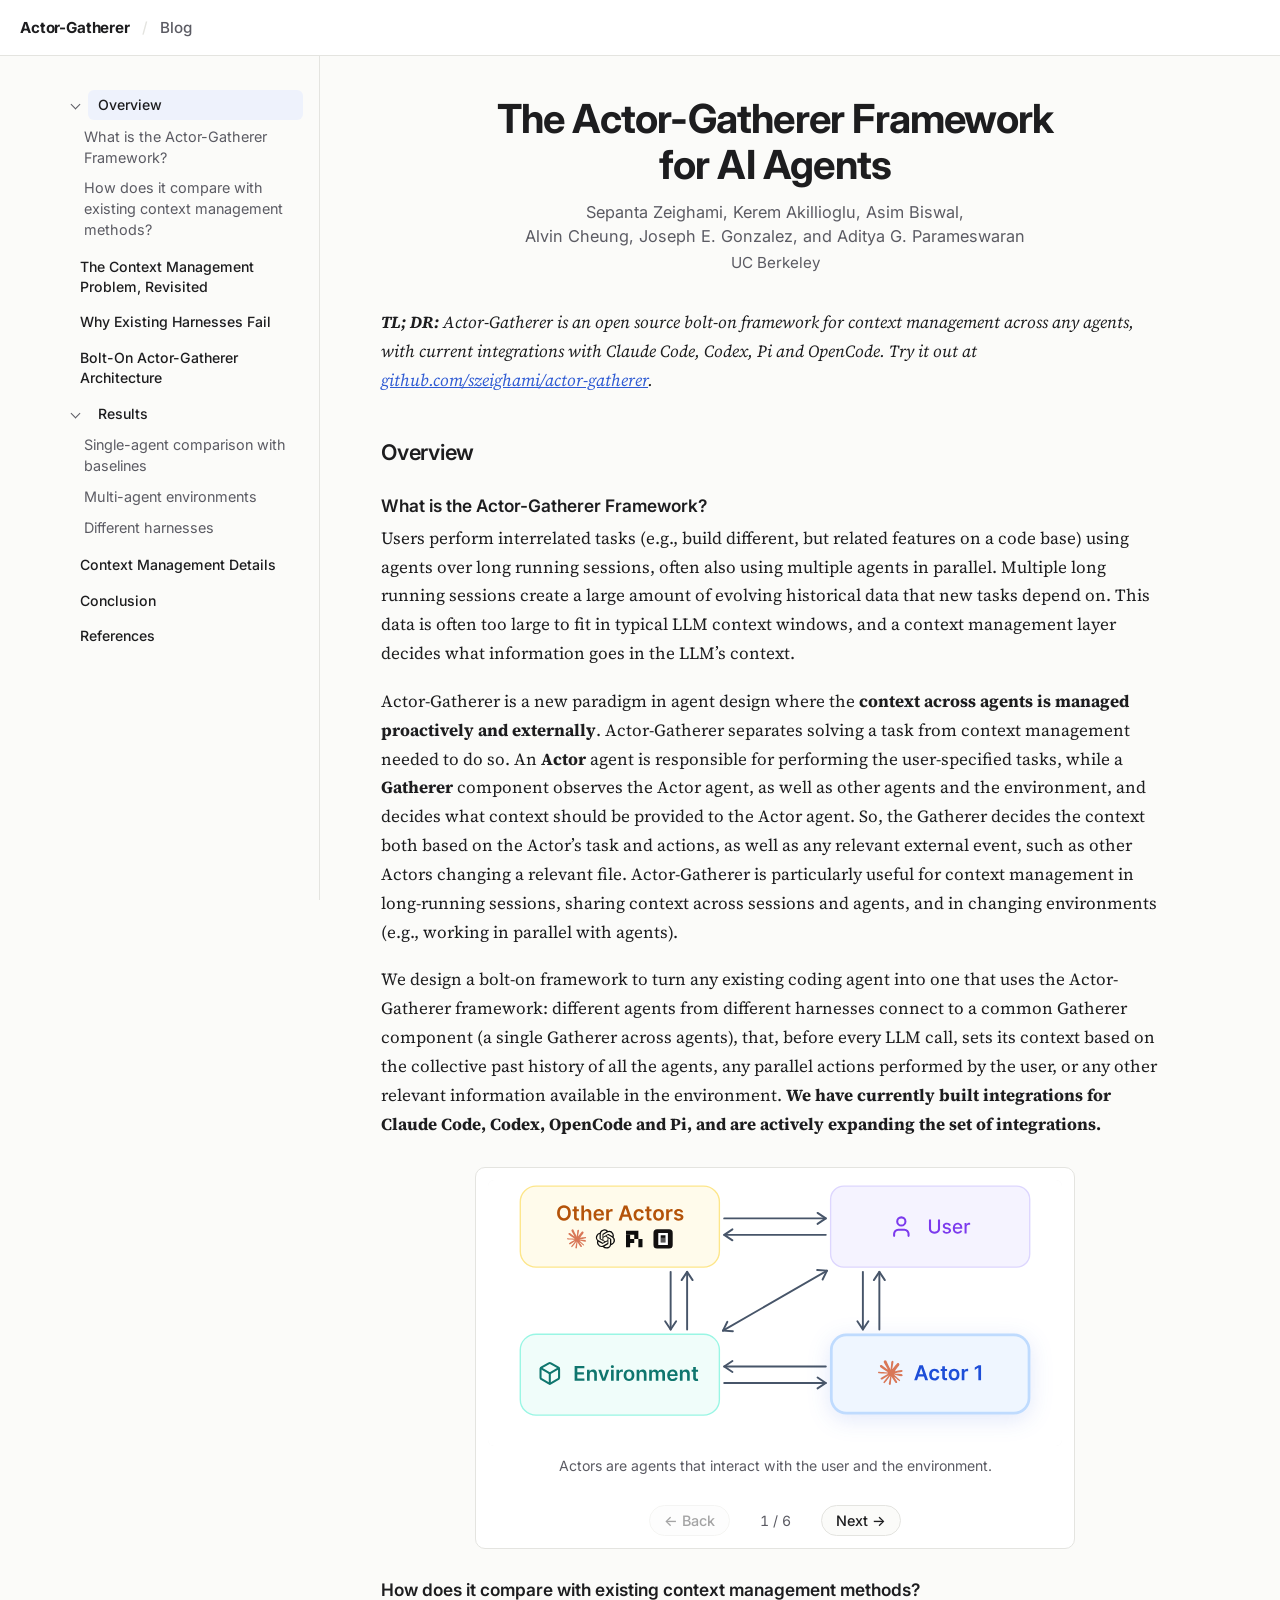
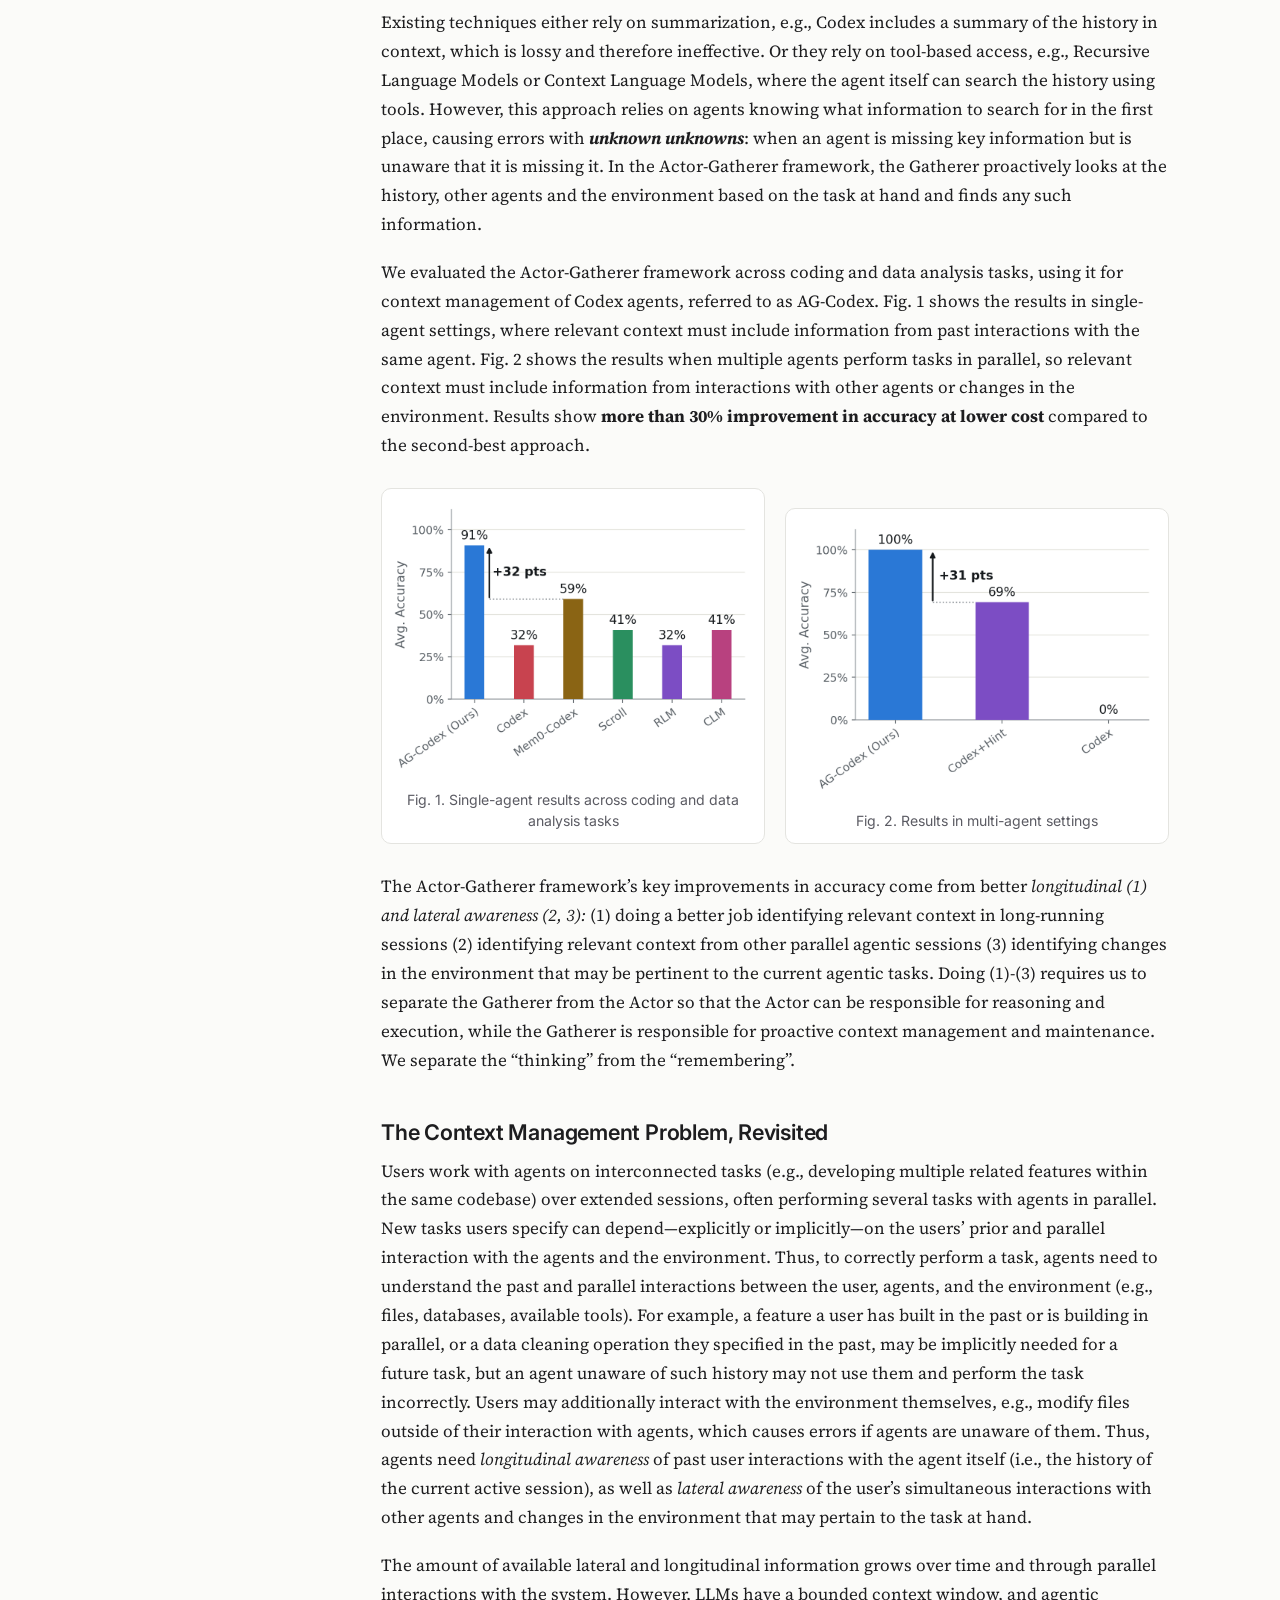
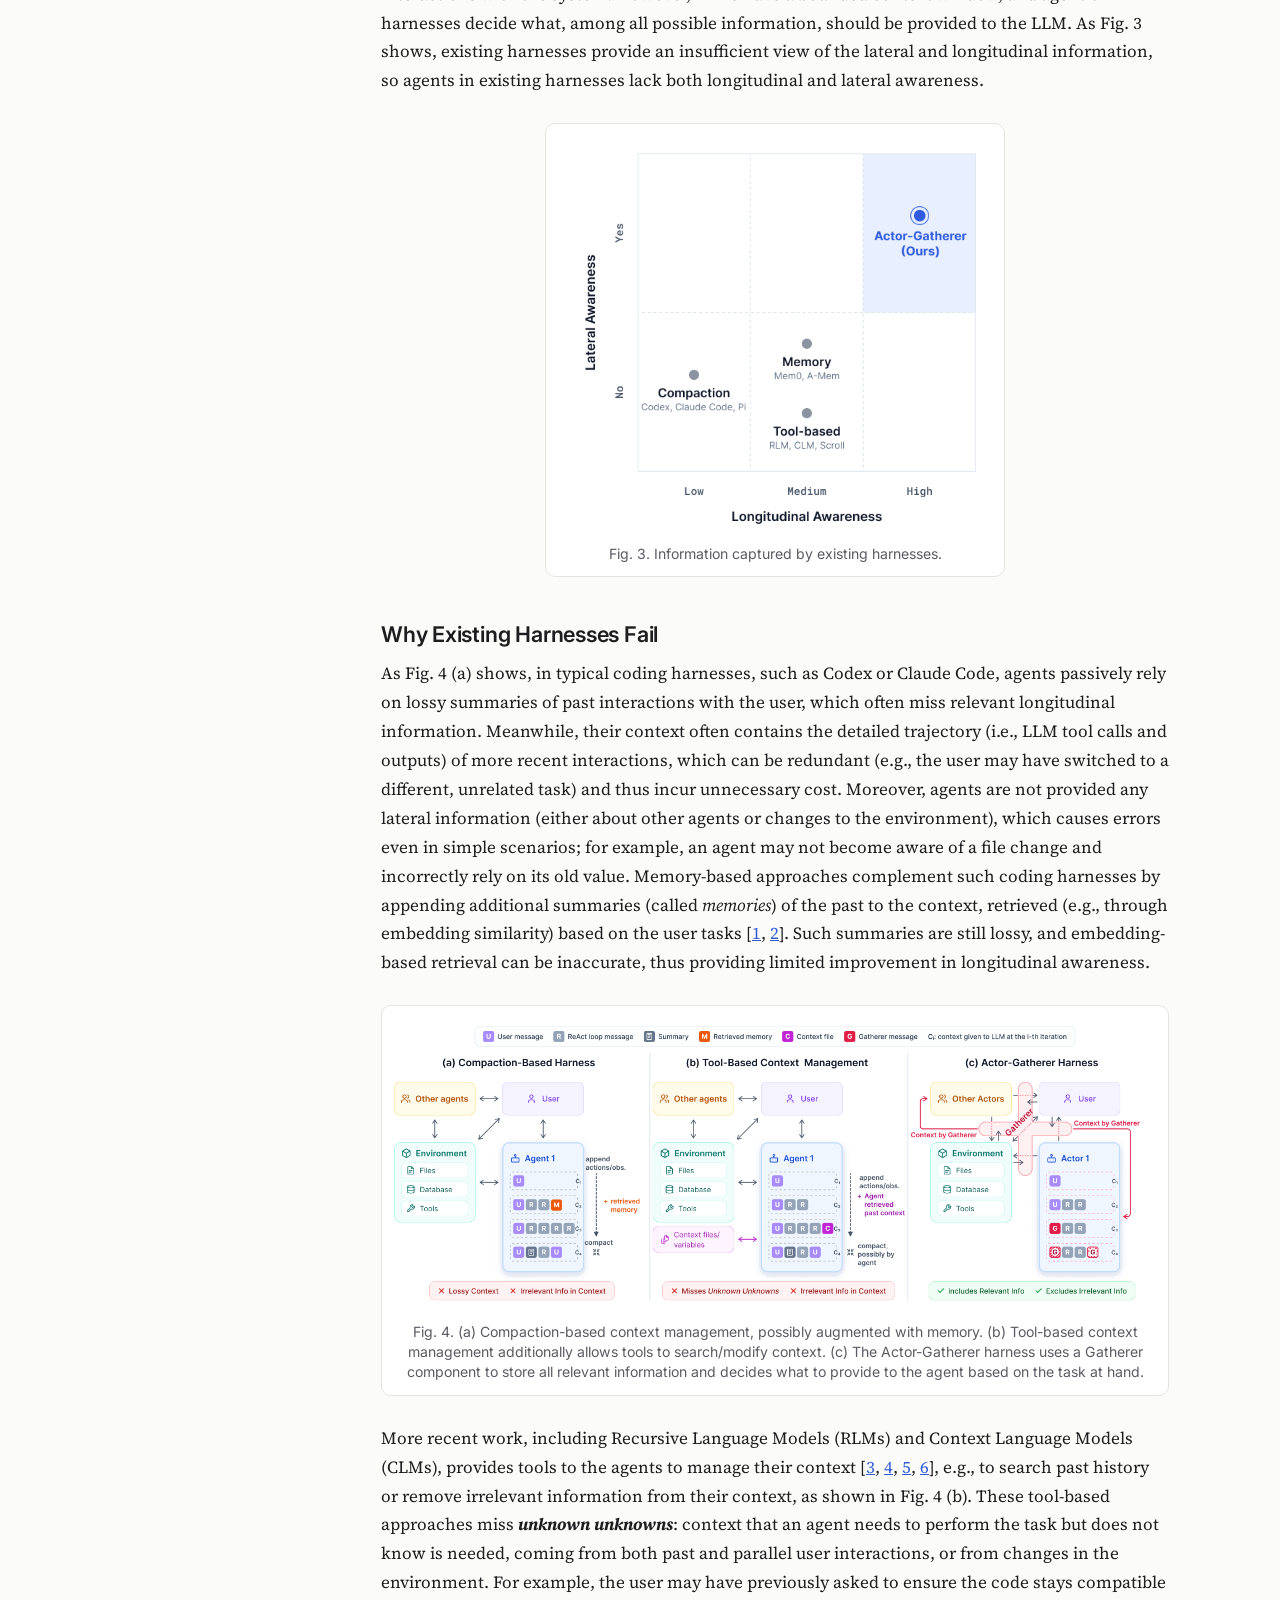
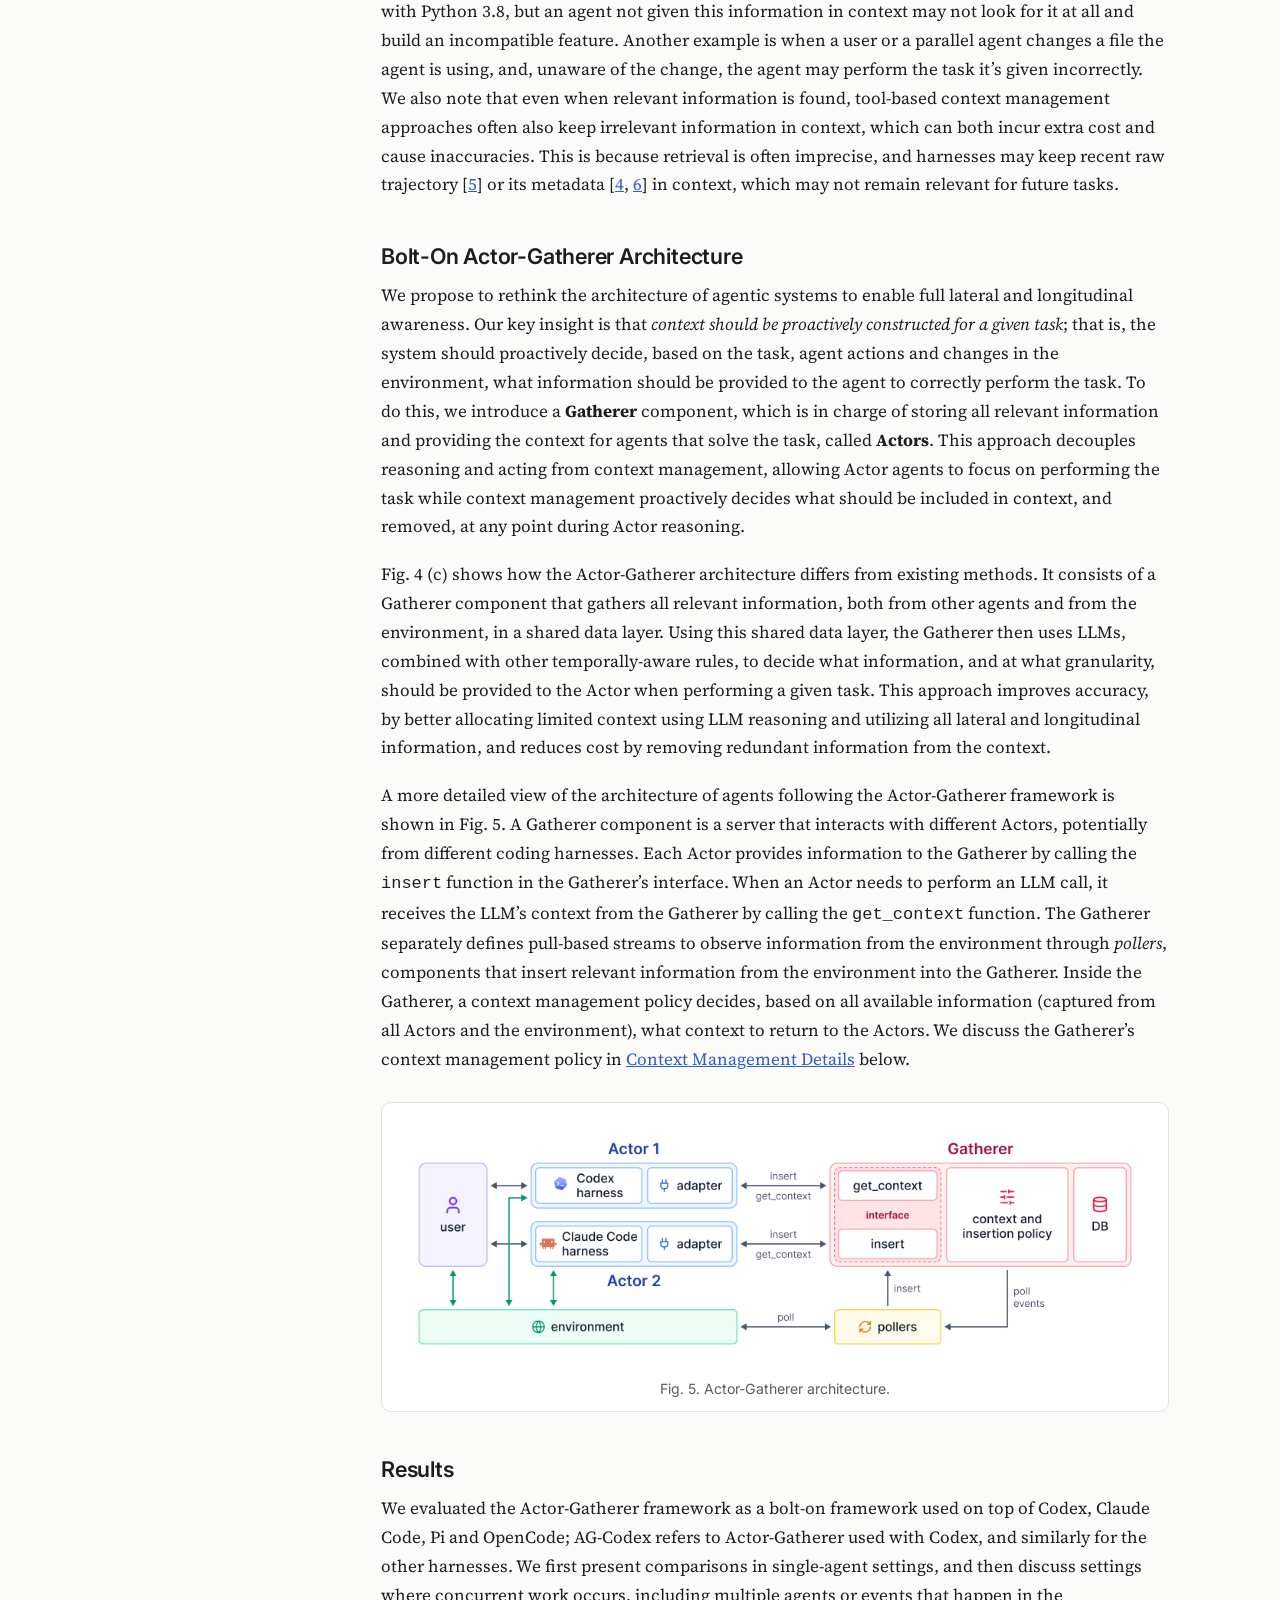
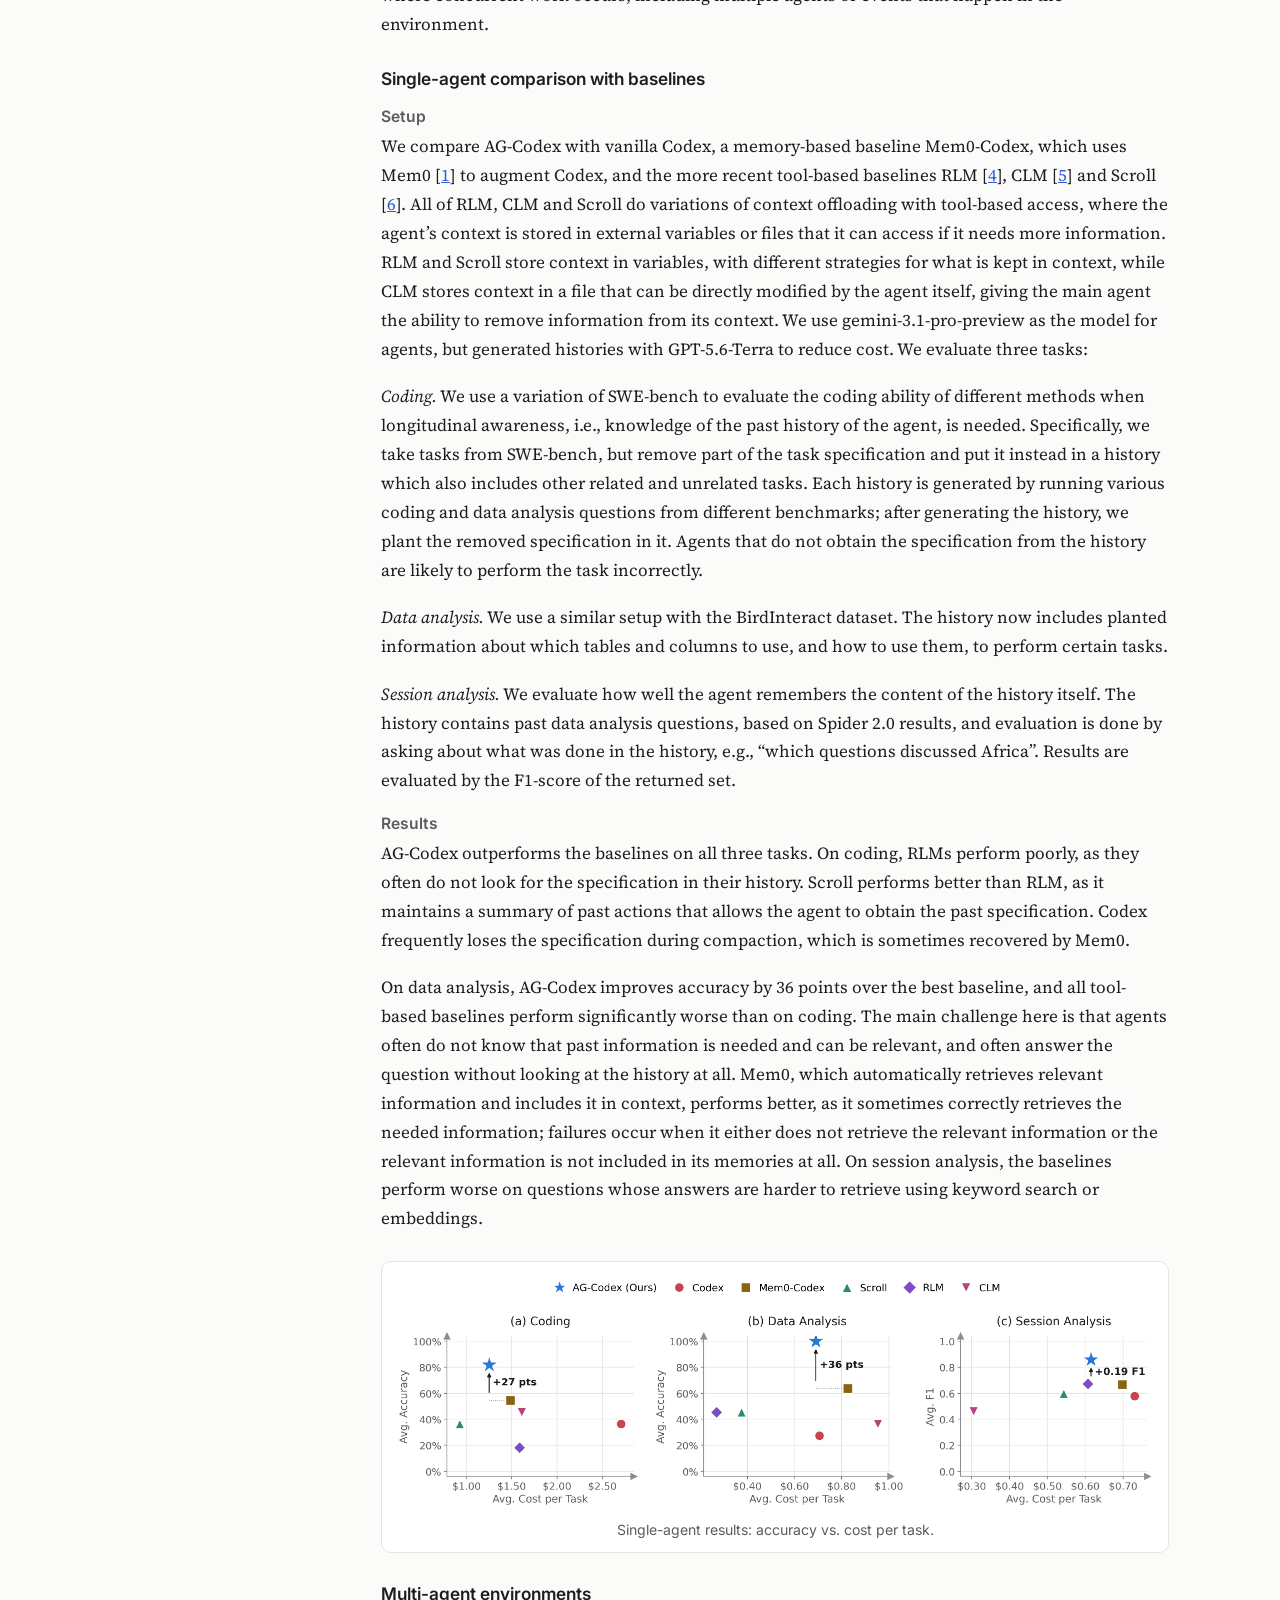
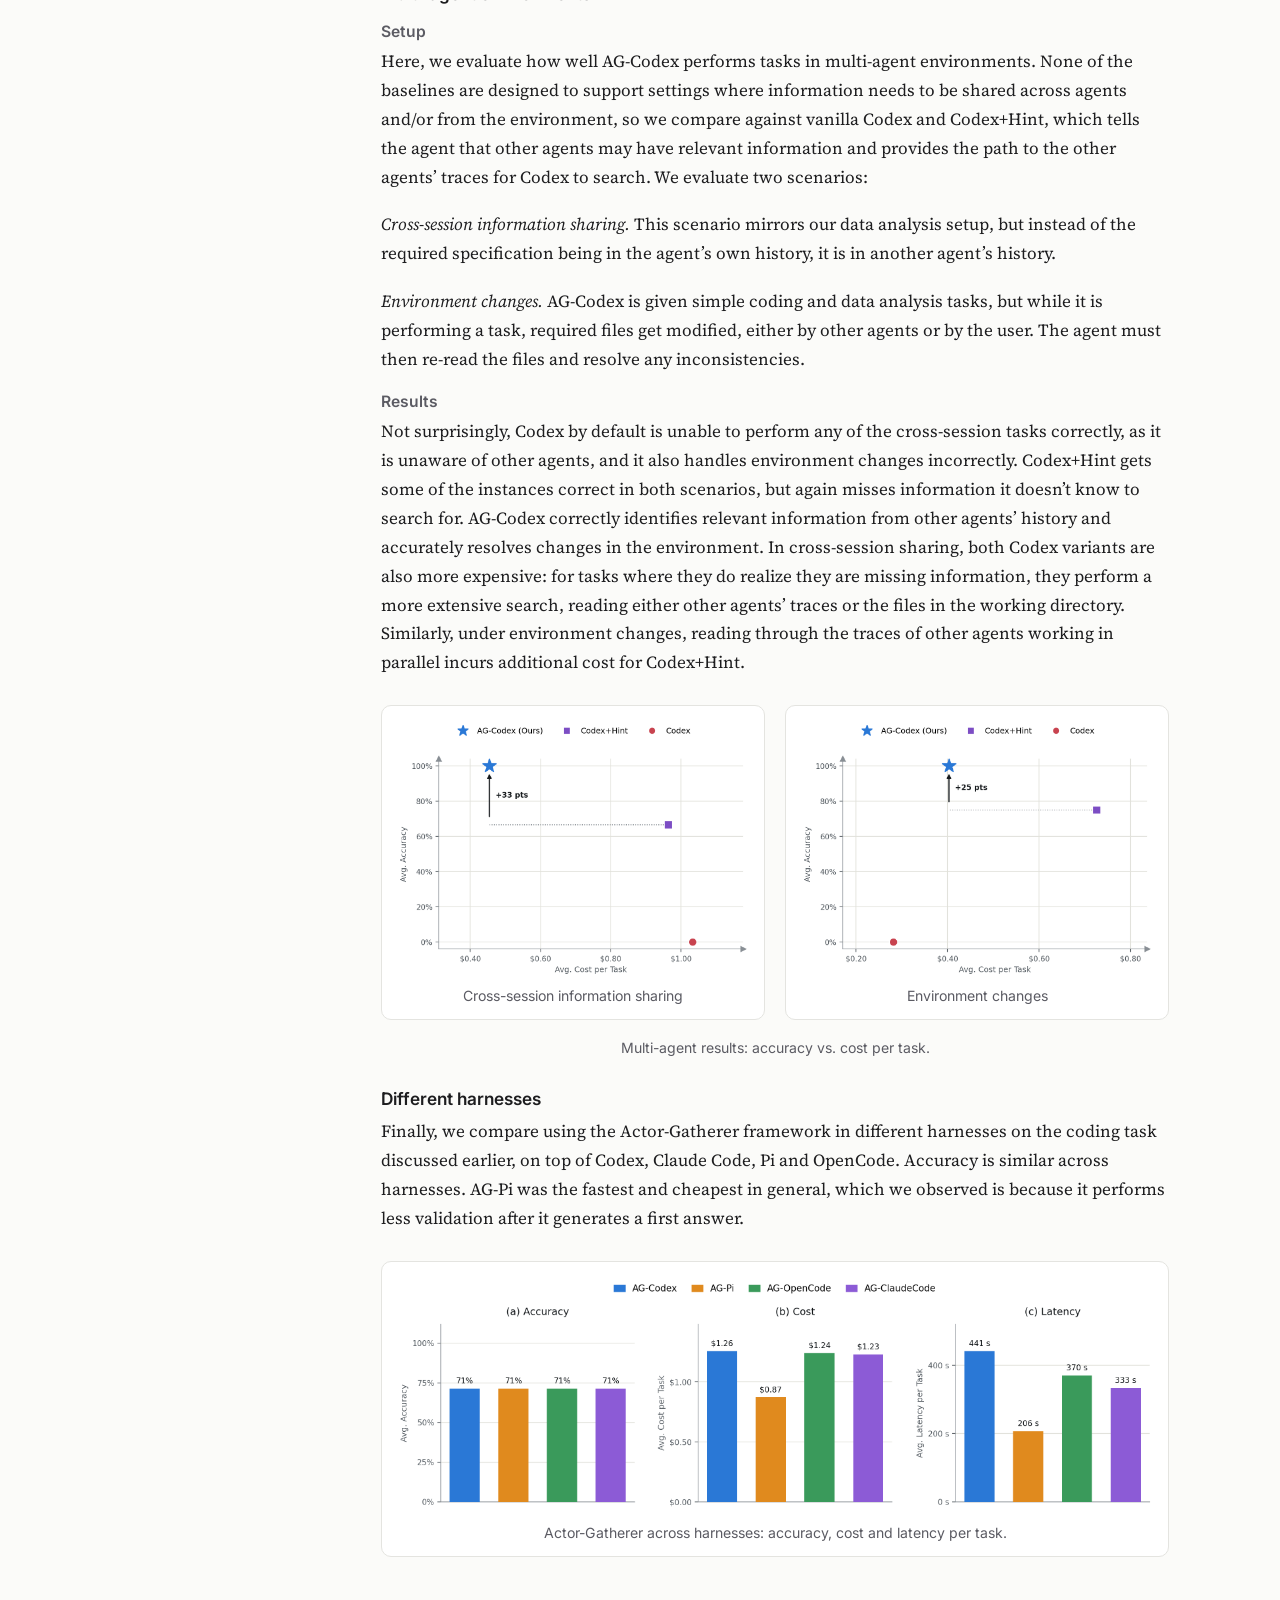
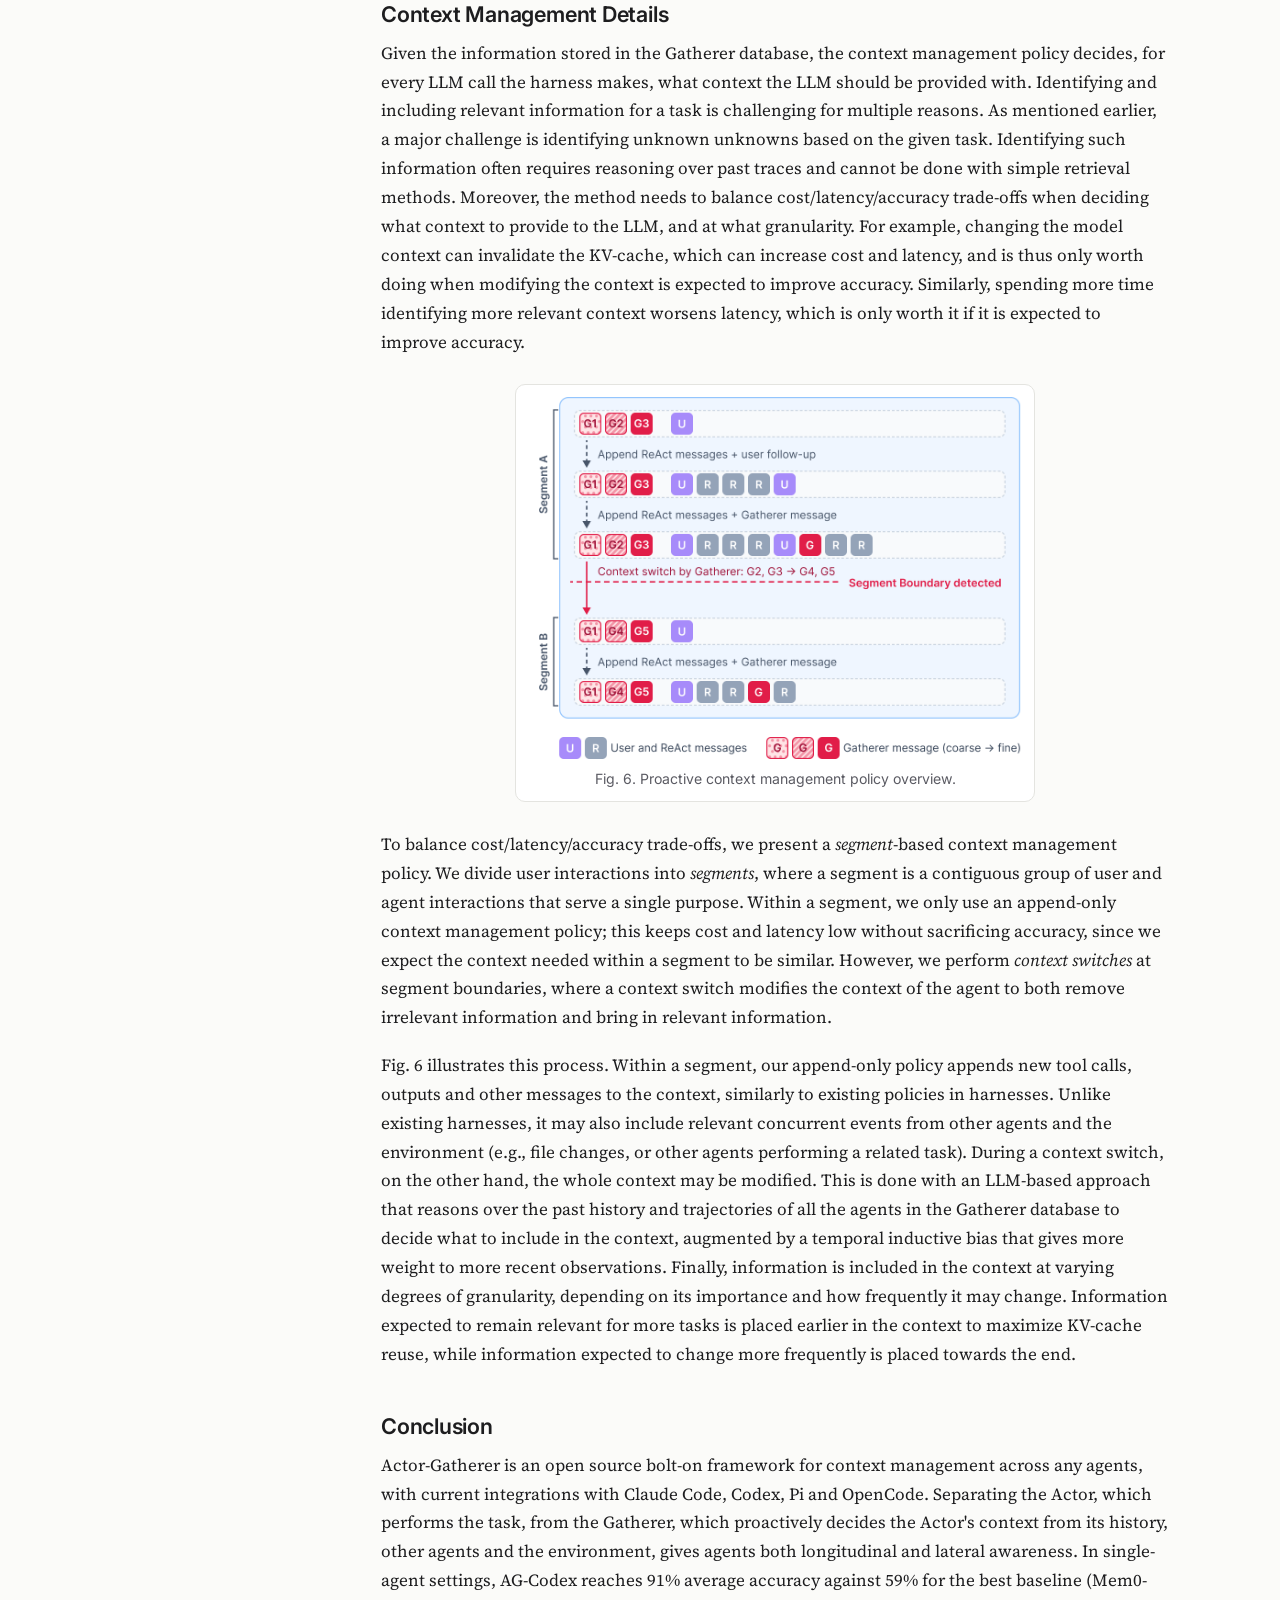
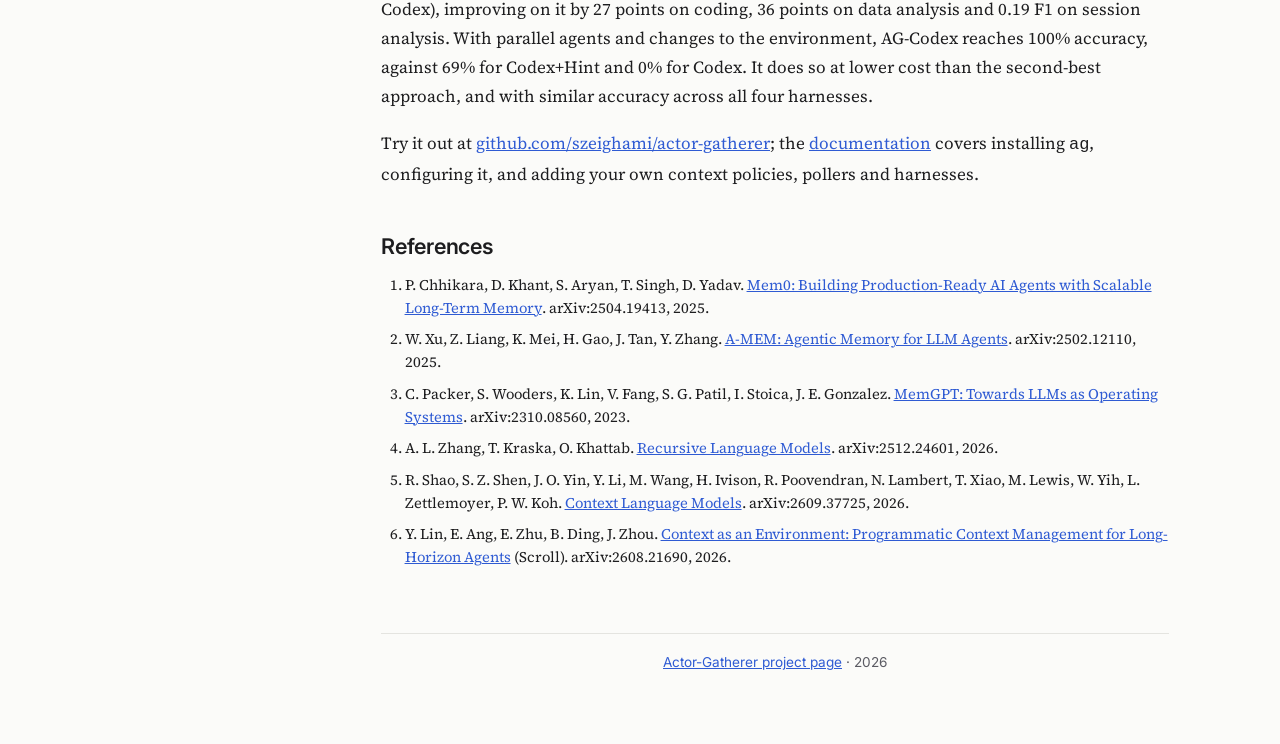
==== commit 95ccdf19: "Blog: a conclusion with the headline results and a pointer to the code Co-Authored-By: Claude Opus 5" ====
--- a/blog.html
+++ b/blog.html
@@ -32,6 +32,7 @@
       <li><a href="#results-harnesses">Different harnesses</a></li>
     </ul>
     <p class="side-group"><a href="#framework">Context Management Details</a></p>
+    <p class="side-group"><a href="#conclusion">Conclusion</a></p>
     <p class="side-group"><a href="#references">References</a></p>
   </nav>
 </aside>
@@ -155,6 +156,10 @@
   <figure class="wide" style="max-width:520px;margin-left:auto;margin-right:auto"><img src="figures/segment_policy.png" alt="Segment-based policy: within segment A the context is appended to; at a detected segment boundary the Gatherer performs a context switch, replacing G2 and G3 with G4 and G5, then segment B appends again."><figcaption>Fig. 6. Proactive context management policy overview.</figcaption></figure>
   <p>To balance cost/latency/accuracy trade-offs, we present a <em>segment</em>-based context management policy. We divide user interactions into <em>segments</em>, where a segment is a contiguous group of user and agent interactions that serve a single purpose. Within a segment, we only use an append-only context management policy; this keeps cost and latency low without sacrificing accuracy, since we expect the context needed within a segment to be similar. However, we perform <em>context switches</em> at segment boundaries, where a context switch modifies the context of the agent to both remove irrelevant information and bring in relevant information.</p>
   <p>Fig. 6 illustrates this process. Within a segment, our append-only policy appends new tool calls, outputs and other messages to the context, similarly to existing policies in harnesses. Unlike existing harnesses, it may also include relevant concurrent events from other agents and the environment (e.g., file changes, or other agents performing a related task). During a context switch, on the other hand, the whole context may be modified. This is done with an LLM-based approach that reasons over the past history and trajectories of all the agents in the Gatherer database to decide what to include in the context, augmented by a temporal inductive bias that gives more weight to more recent observations. Finally, information is included in the context at varying degrees of granularity, depending on its importance and how frequently it may change. Information expected to remain relevant for more tasks is placed earlier in the context to maximize KV-cache reuse, while information expected to change more frequently is placed towards the end.</p>
+
+  <h2 id="conclusion">Conclusion</h2>
+  <p>Actor-Gatherer is an open source bolt-on framework for context management across any agents, with current integrations with Claude Code, Codex, Pi and OpenCode. Separating the Actor, which performs the task, from the Gatherer, which proactively decides the Actor's context from its history, other agents and the environment, gives agents both longitudinal and lateral awareness. In single-agent settings, AG-Codex reaches 91% average accuracy against 59% for the best baseline (Mem0-Codex), improving on it by 27 points on coding, 36 points on data analysis and 0.19 F1 on session analysis. With parallel agents and changes to the environment, AG-Codex reaches 100% accuracy, against 69% for Codex+Hint and 0% for Codex. It does so at lower cost than the second-best approach, and with similar accuracy across all four harnesses.</p>
+  <p>Try it out at <a href="https://github.com/szeighami/actor-gatherer">github.com/szeighami/actor-gatherer</a>; the <a href="docs.html">documentation</a> covers installing <code>ag</code>, configuring it, and adding your own context policies, pollers and harnesses.</p>
 
   <h2 id="references">References</h2>
   <ol class="refs">
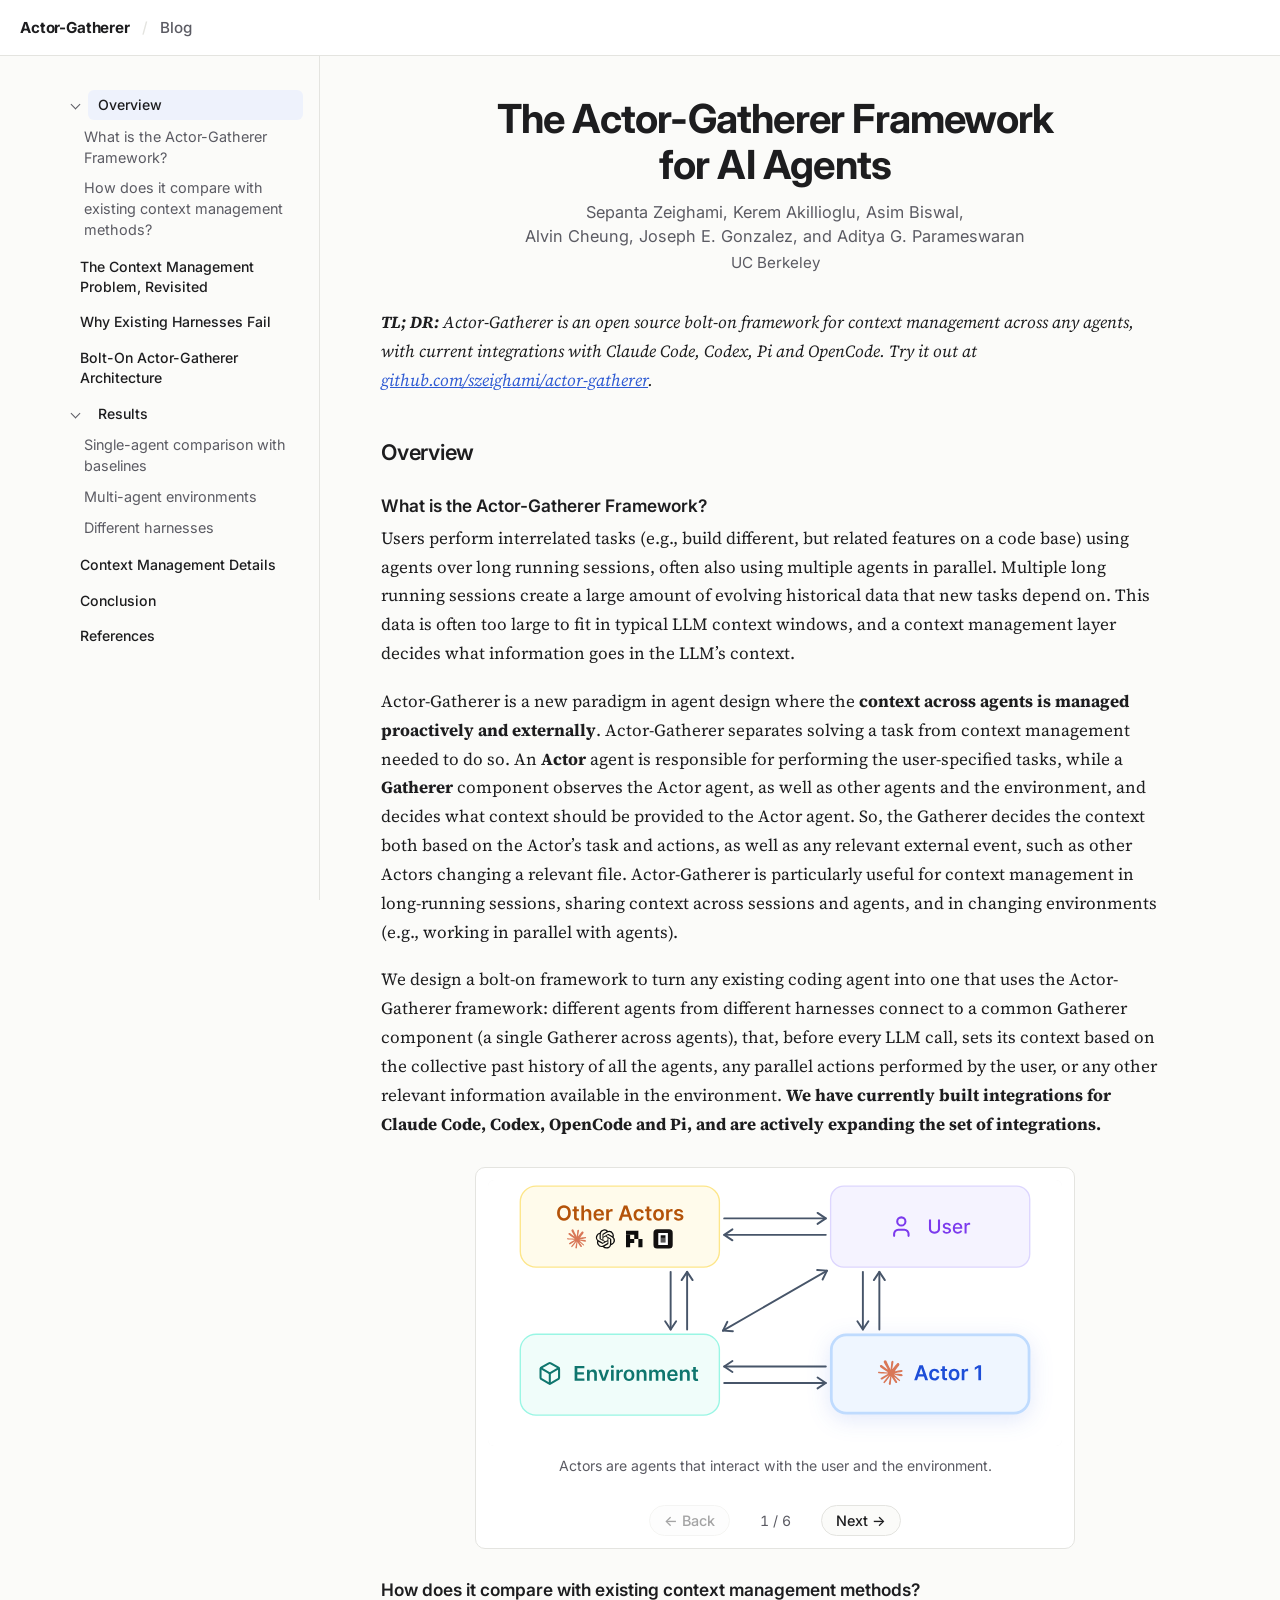
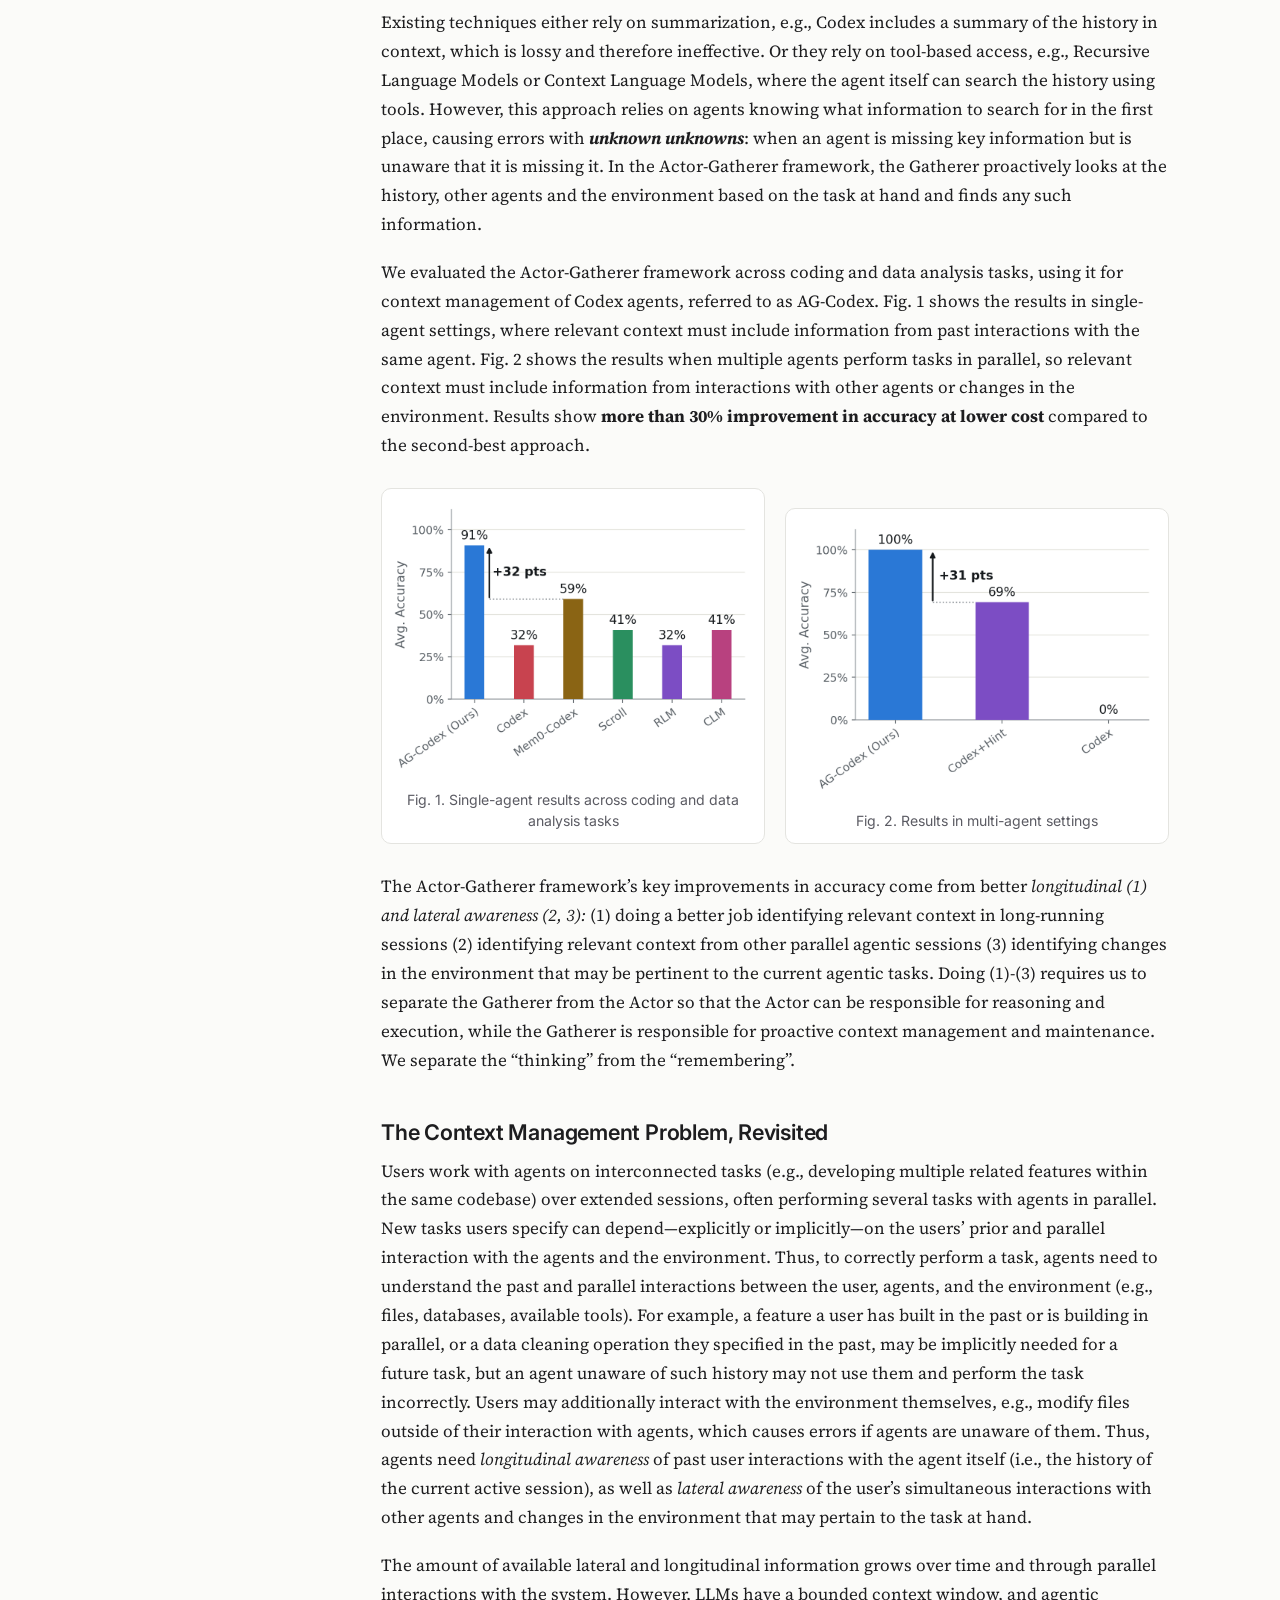
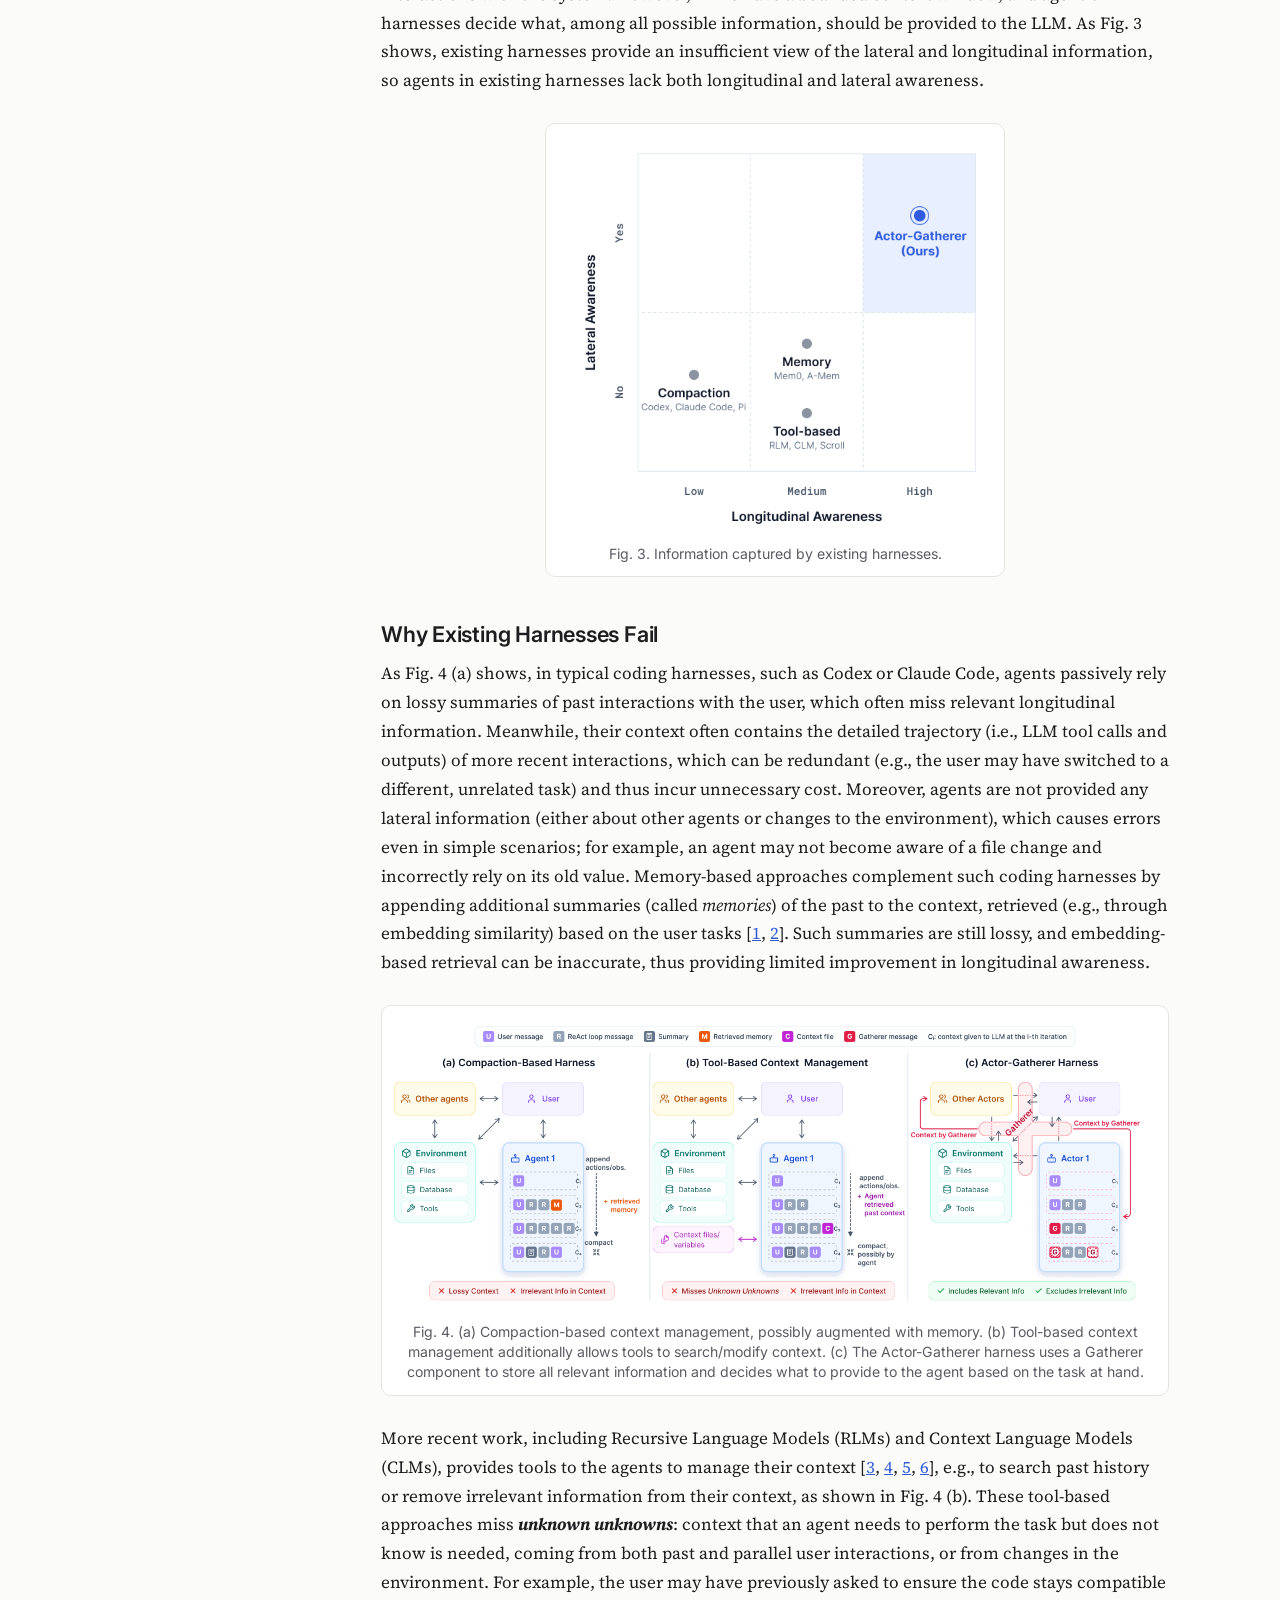
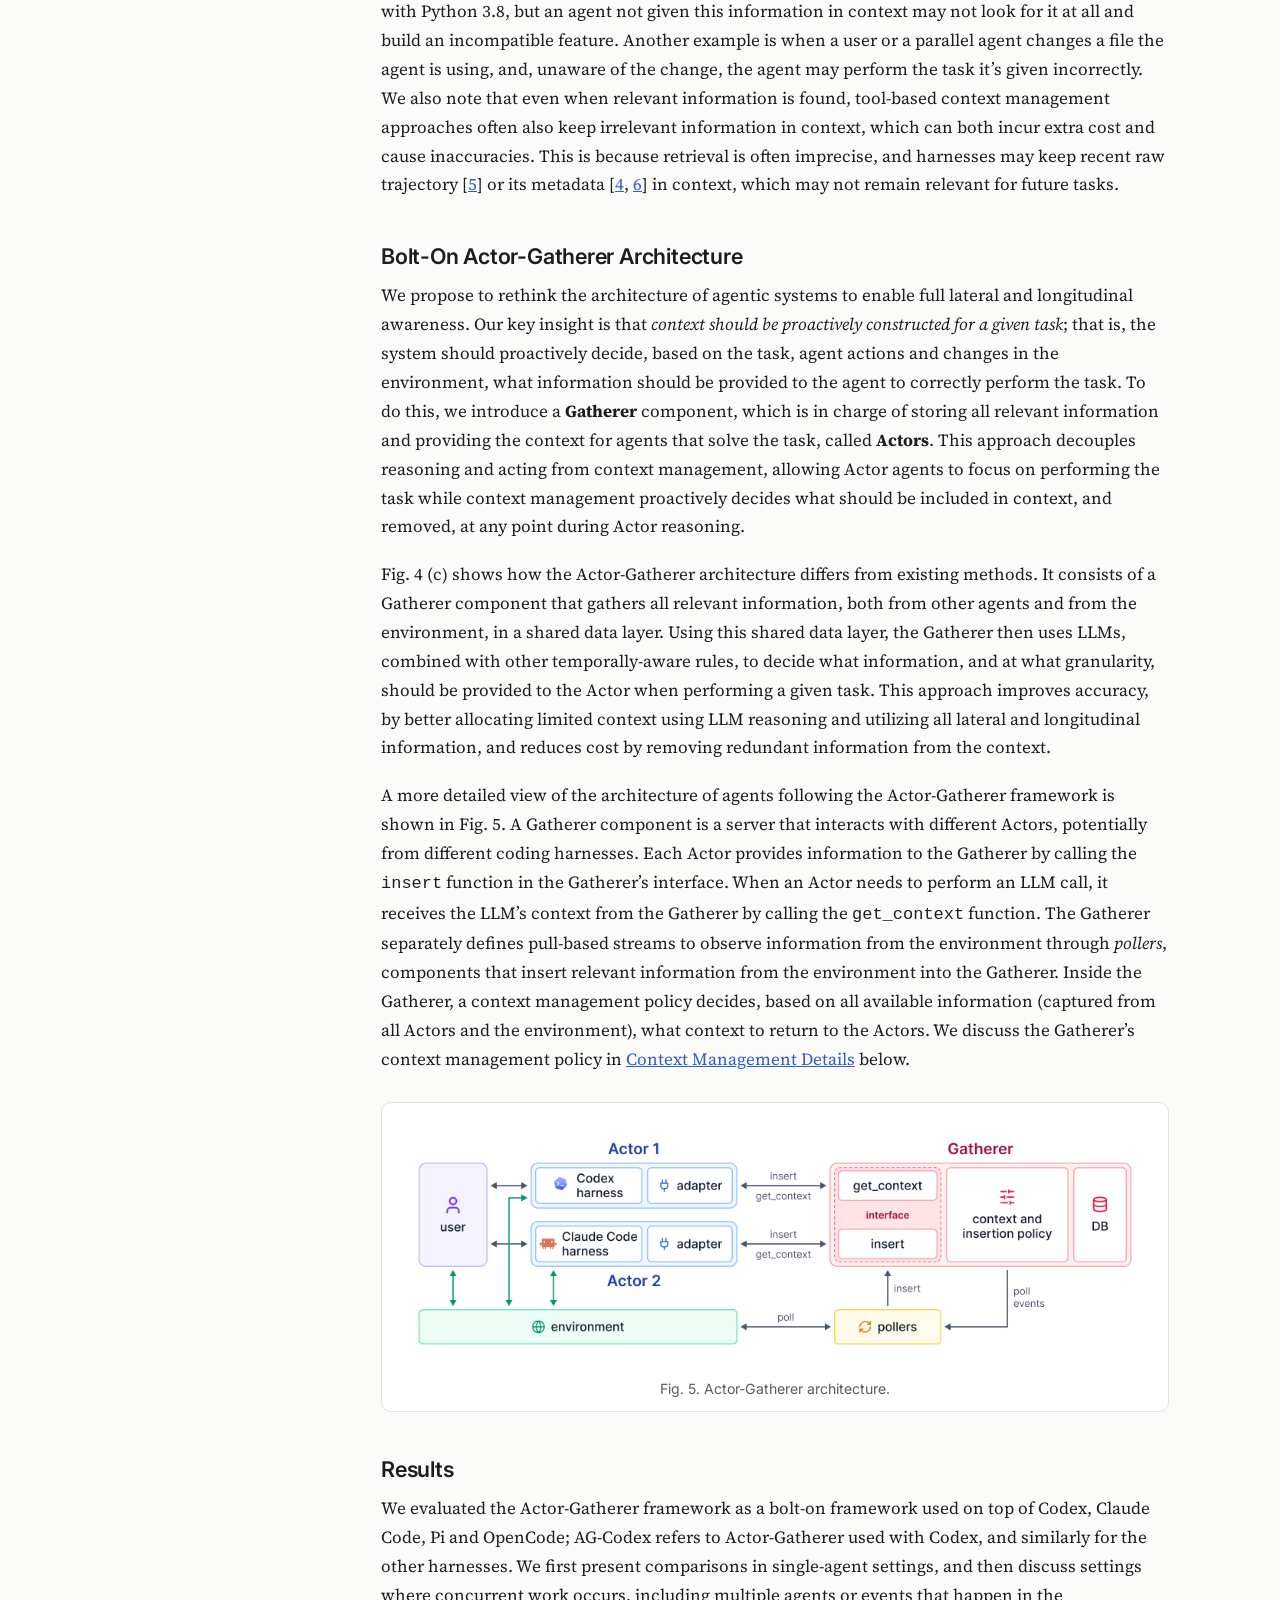
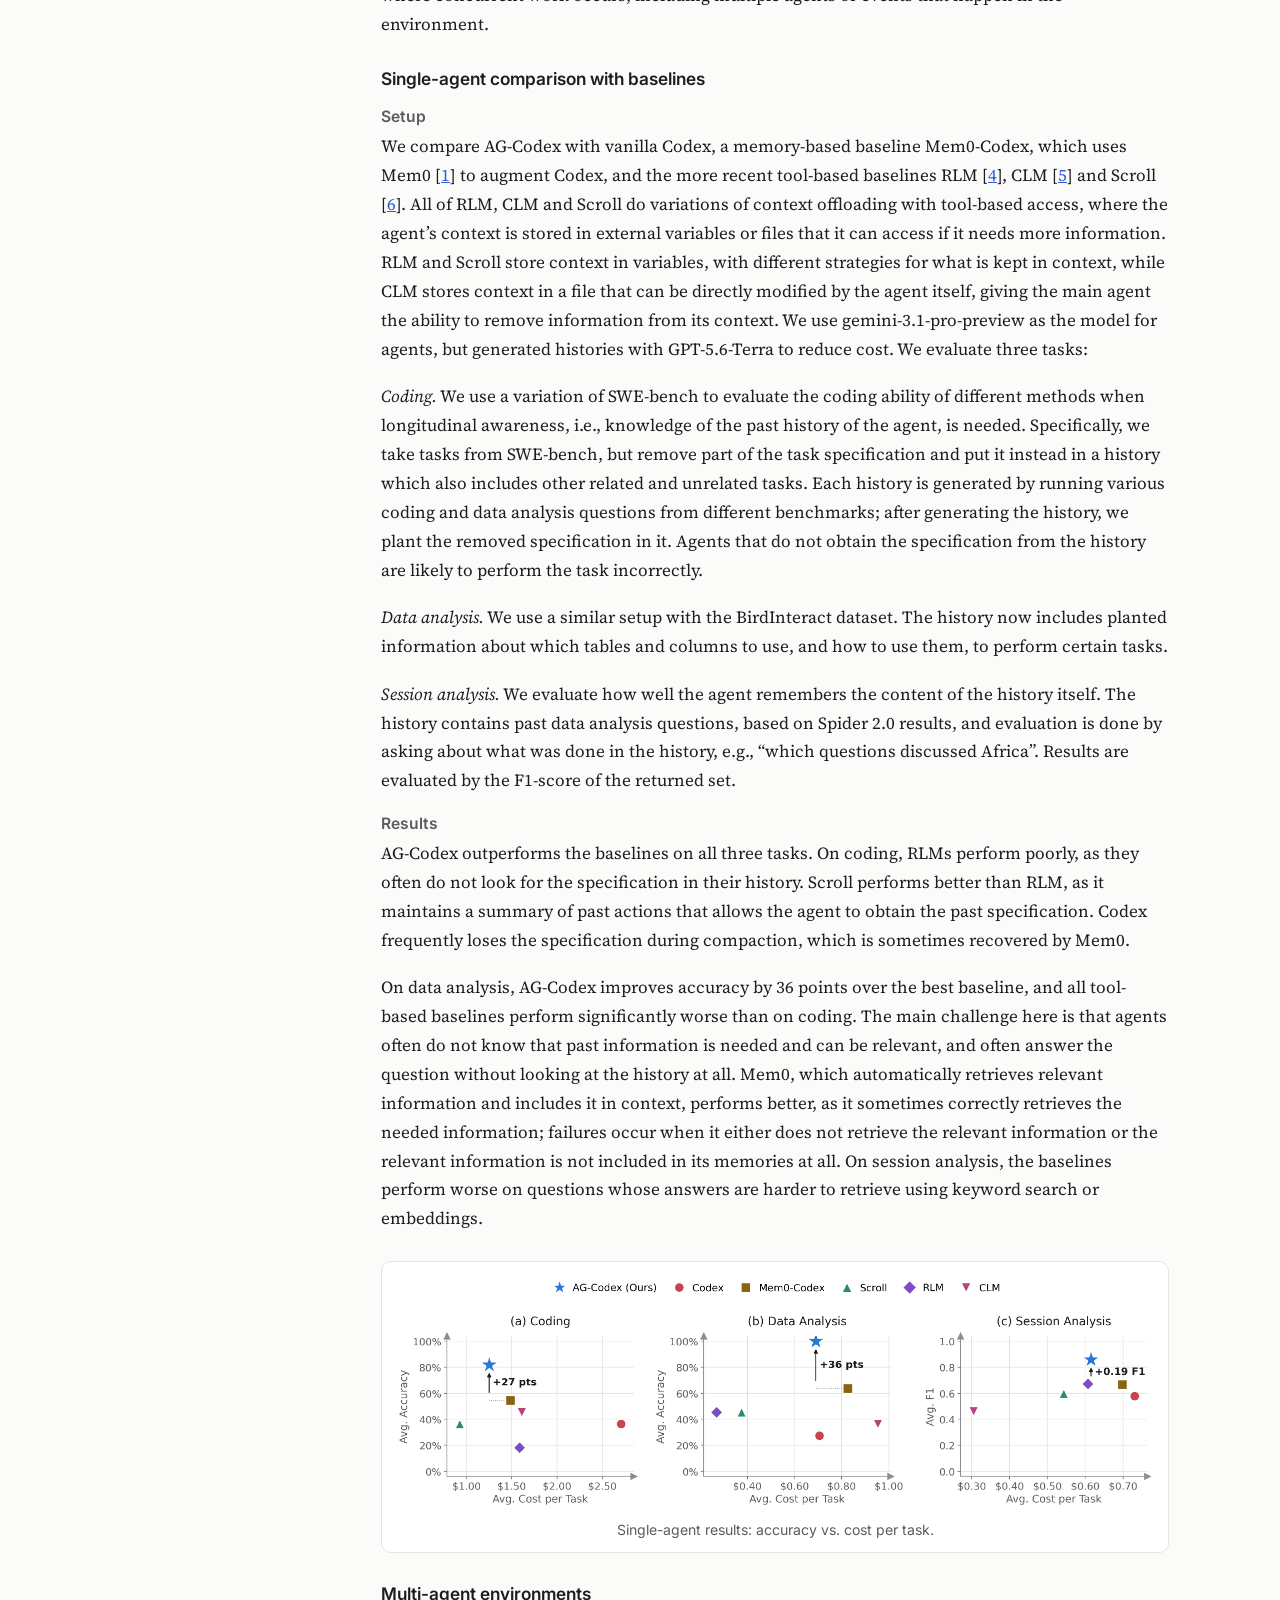
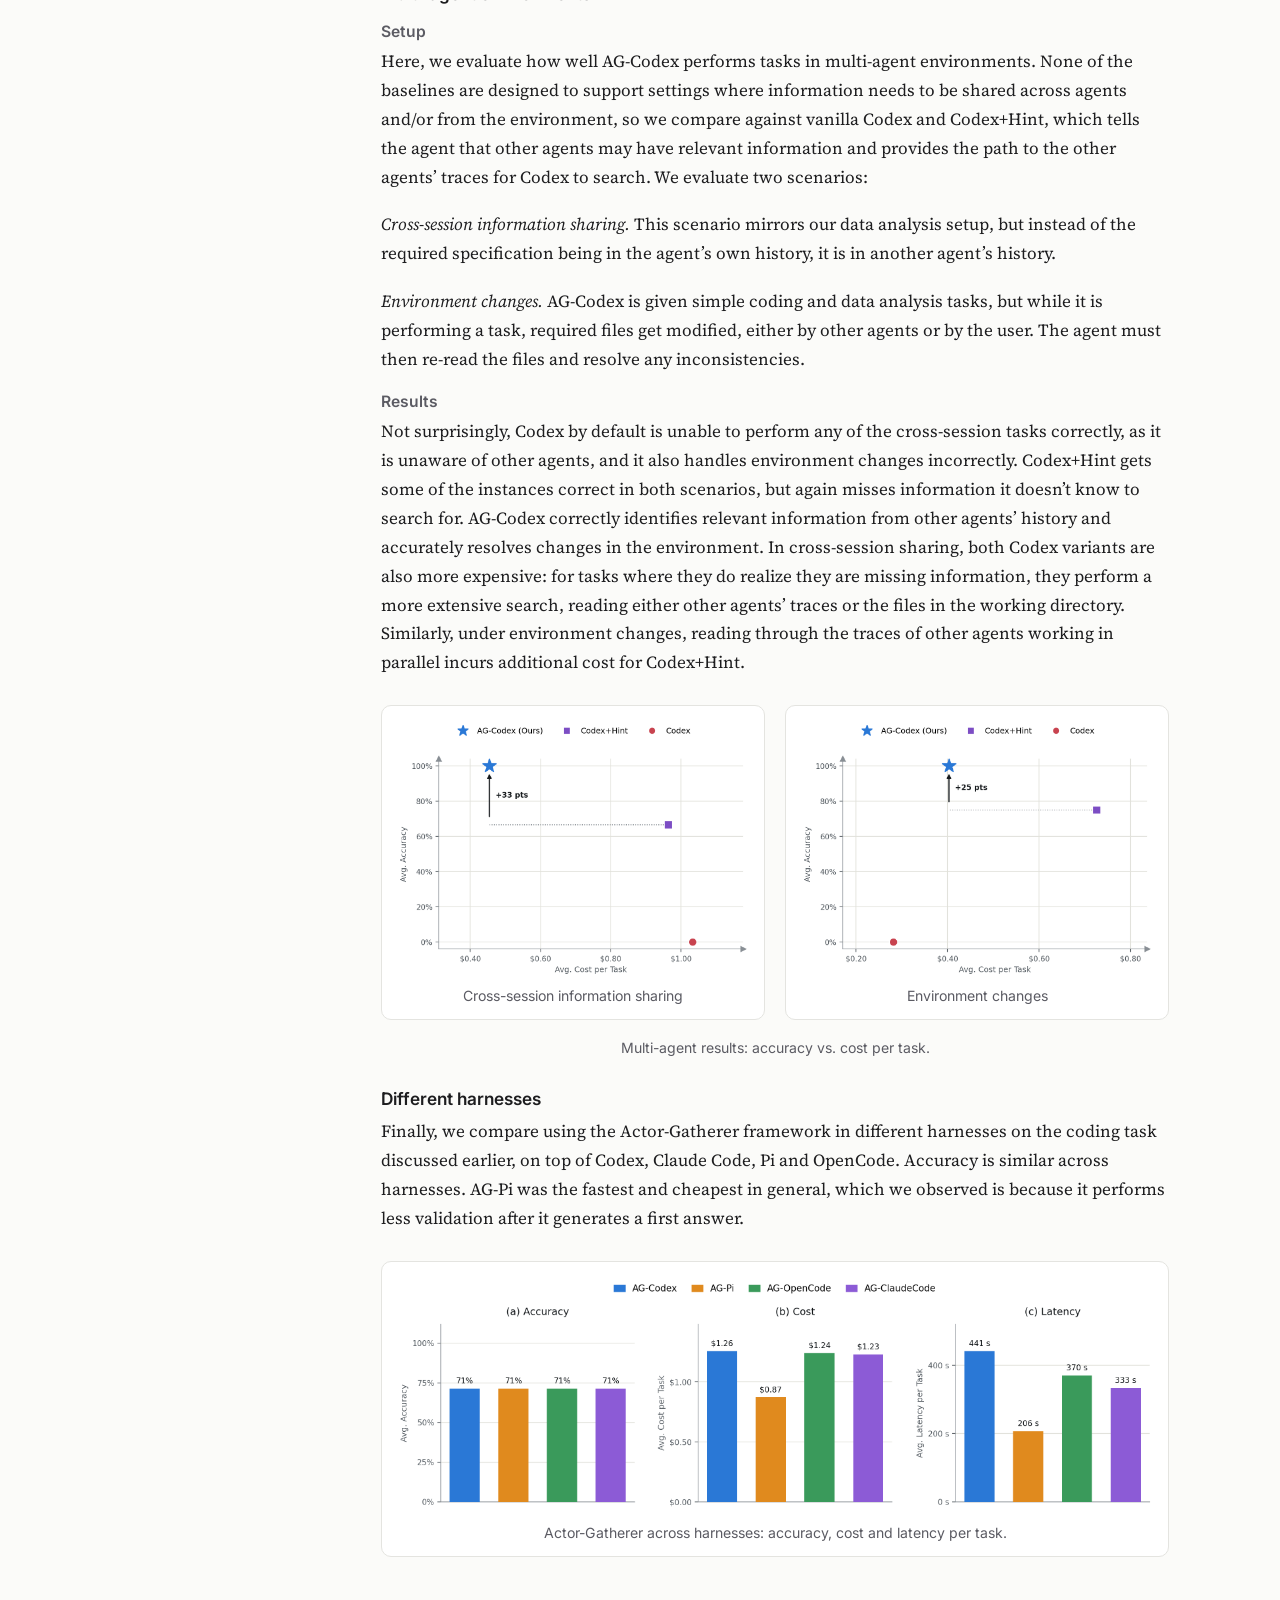
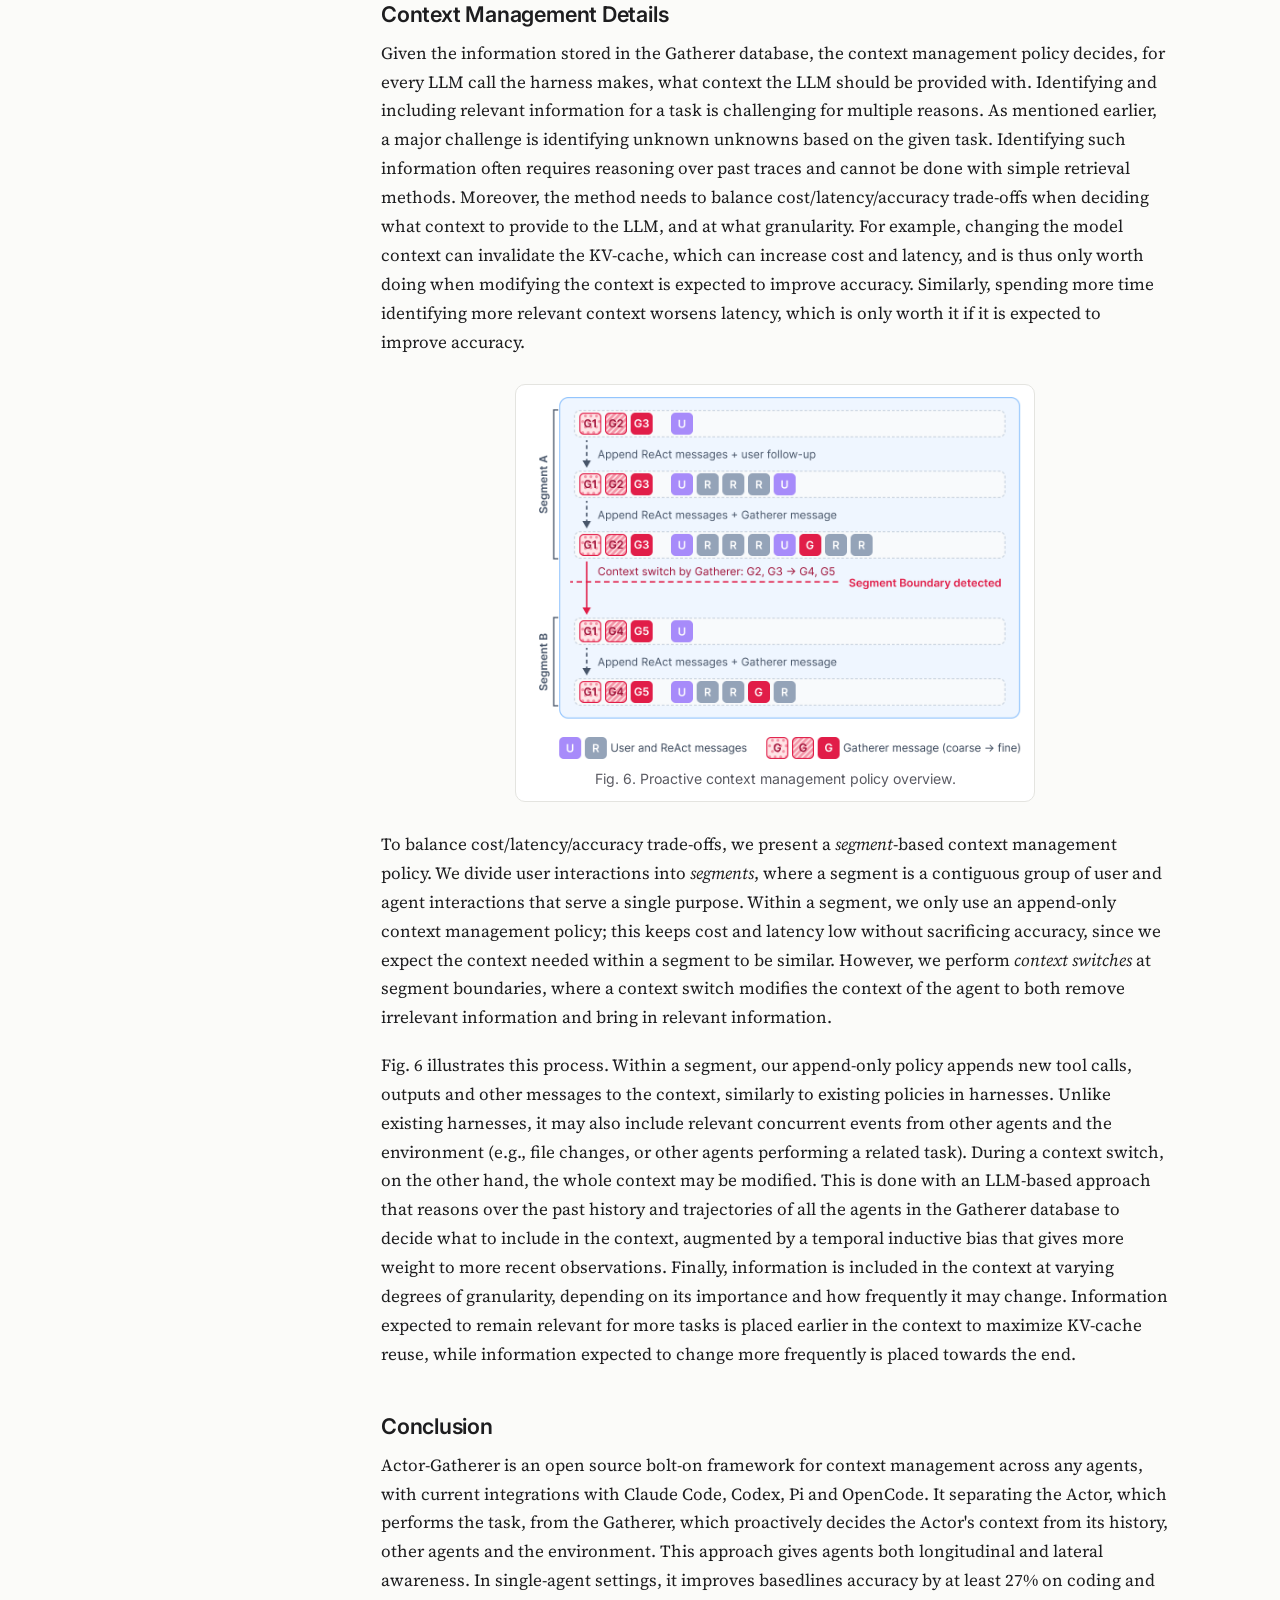
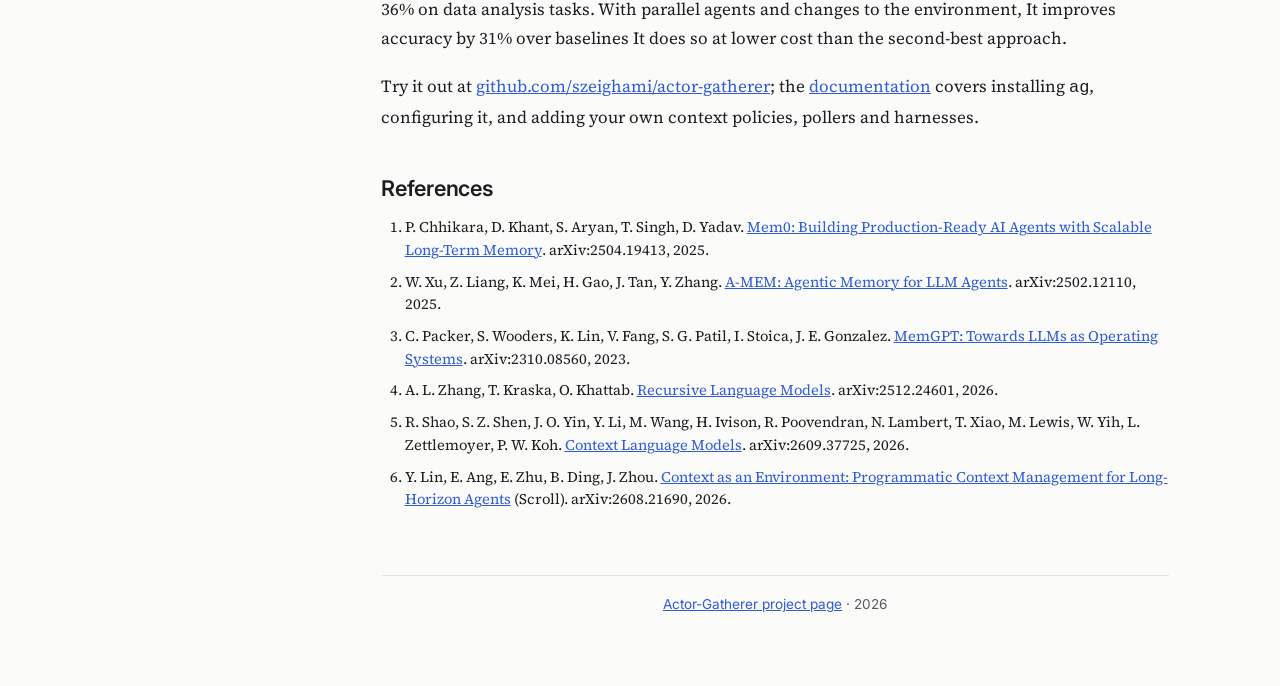
==== commit cf2278e1: "Revise conclusion for clarity and accuracy improvements Updated the conclusion section to clarify th" ====
--- a/blog.html
+++ b/blog.html
@@ -7,7 +7,7 @@
 <meta name="description" content="The Actor-Gatherer framework for AI agents: the context management problem, the architecture, and results.">
 <link rel="preconnect" href="https://fonts.googleapis.com">
 <link rel="stylesheet" href="https://fonts.googleapis.com/css2?family=Inter:wght@400;500;600;700&family=Source+Serif+4:opsz,wght@8..60,400;8..60,600&display=swap">
-<link rel="stylesheet" href="style.css?v=18">
+<link rel="stylesheet" href="style.css?v=20">
 </head>
 <body>
 <div class="topbar">
@@ -158,7 +158,7 @@
   <p>Fig. 6 illustrates this process. Within a segment, our append-only policy appends new tool calls, outputs and other messages to the context, similarly to existing policies in harnesses. Unlike existing harnesses, it may also include relevant concurrent events from other agents and the environment (e.g., file changes, or other agents performing a related task). During a context switch, on the other hand, the whole context may be modified. This is done with an LLM-based approach that reasons over the past history and trajectories of all the agents in the Gatherer database to decide what to include in the context, augmented by a temporal inductive bias that gives more weight to more recent observations. Finally, information is included in the context at varying degrees of granularity, depending on its importance and how frequently it may change. Information expected to remain relevant for more tasks is placed earlier in the context to maximize KV-cache reuse, while information expected to change more frequently is placed towards the end.</p>
 
   <h2 id="conclusion">Conclusion</h2>
-  <p>Actor-Gatherer is an open source bolt-on framework for context management across any agents, with current integrations with Claude Code, Codex, Pi and OpenCode. Separating the Actor, which performs the task, from the Gatherer, which proactively decides the Actor's context from its history, other agents and the environment, gives agents both longitudinal and lateral awareness. In single-agent settings, AG-Codex reaches 91% average accuracy against 59% for the best baseline (Mem0-Codex), improving on it by 27 points on coding, 36 points on data analysis and 0.19 F1 on session analysis. With parallel agents and changes to the environment, AG-Codex reaches 100% accuracy, against 69% for Codex+Hint and 0% for Codex. It does so at lower cost than the second-best approach, and with similar accuracy across all four harnesses.</p>
+  <p>Actor-Gatherer is an open source bolt-on framework for context management across any agents, with current integrations with Claude Code, Codex, Pi and OpenCode. It separating the Actor, which performs the task, from the Gatherer, which proactively decides the Actor's context from its history, other agents and the environment. This approach gives agents both longitudinal and lateral awareness. In single-agent settings, it improves basedlines accuracy by at least 27% on coding and 36% on data analysis tasks. With parallel agents and changes to the environment, It improves  accuracy by 31% over baselines It does so at lower cost than the second-best approach.</p>
   <p>Try it out at <a href="https://github.com/szeighami/actor-gatherer">github.com/szeighami/actor-gatherer</a>; the <a href="docs.html">documentation</a> covers installing <code>ag</code>, configuring it, and adding your own context policies, pollers and harnesses.</p>
 
   <h2 id="references">References</h2>
--- a/style.css
+++ b/style.css
@@ -163,3 +163,14 @@
 main.post h2, main.post h3 { scroll-margin-top: 72px; }
 .blog-side .side-group a { font: 500 0.88rem/1.4 Inter, system-ui, sans-serif; letter-spacing: 0; text-transform: none; }
 .blog-side .side-group { margin: 6px 0 2px; }
+/* index.html: the hero image */
+.hero { display: block; width: 100%; height: auto; border-radius: 12px; margin: 8px 0 28px; border: 1px solid var(--line); }
+/* index.html: the harness names, one at a time */
+.rotator { display: inline-flex; flex-wrap: wrap; justify-content: center; gap: 6px 18px; }
+.rotator.rotating { display: inline-grid; gap: 0; overflow: hidden; vertical-align: bottom; }
+.rotator.rotating .harness { grid-area: 1 / 1; justify-content: center; opacity: 0; transform: translateY(100%);
+  transition: opacity 0.45s ease, transform 0.45s ease; }
+.rotator.rotating .harness.on { opacity: 1; transform: none; }
+.rotator.rotating .harness.off { opacity: 0; transform: translateY(-100%); }
+@media (max-width: 560px) { .rotator.rotating { justify-self: center; } }
+.stats + .hero { margin-top: 28px; }
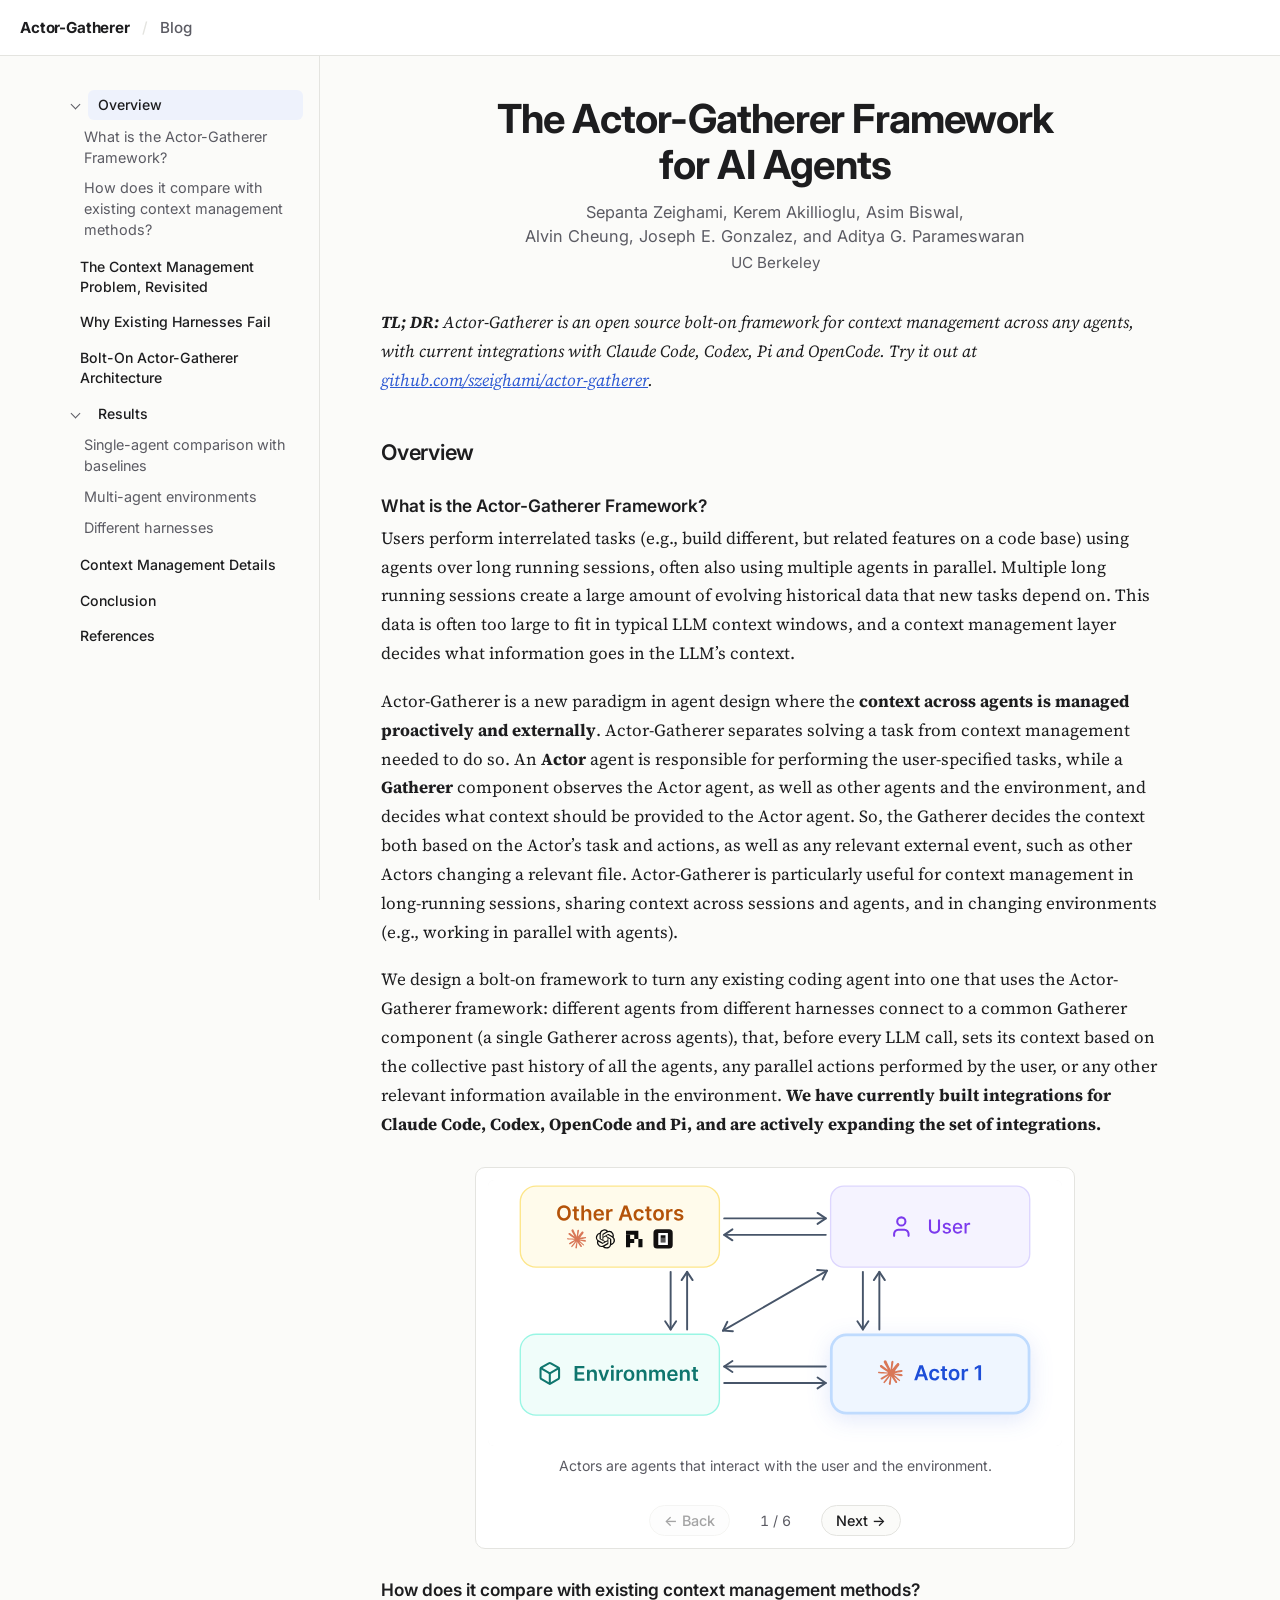
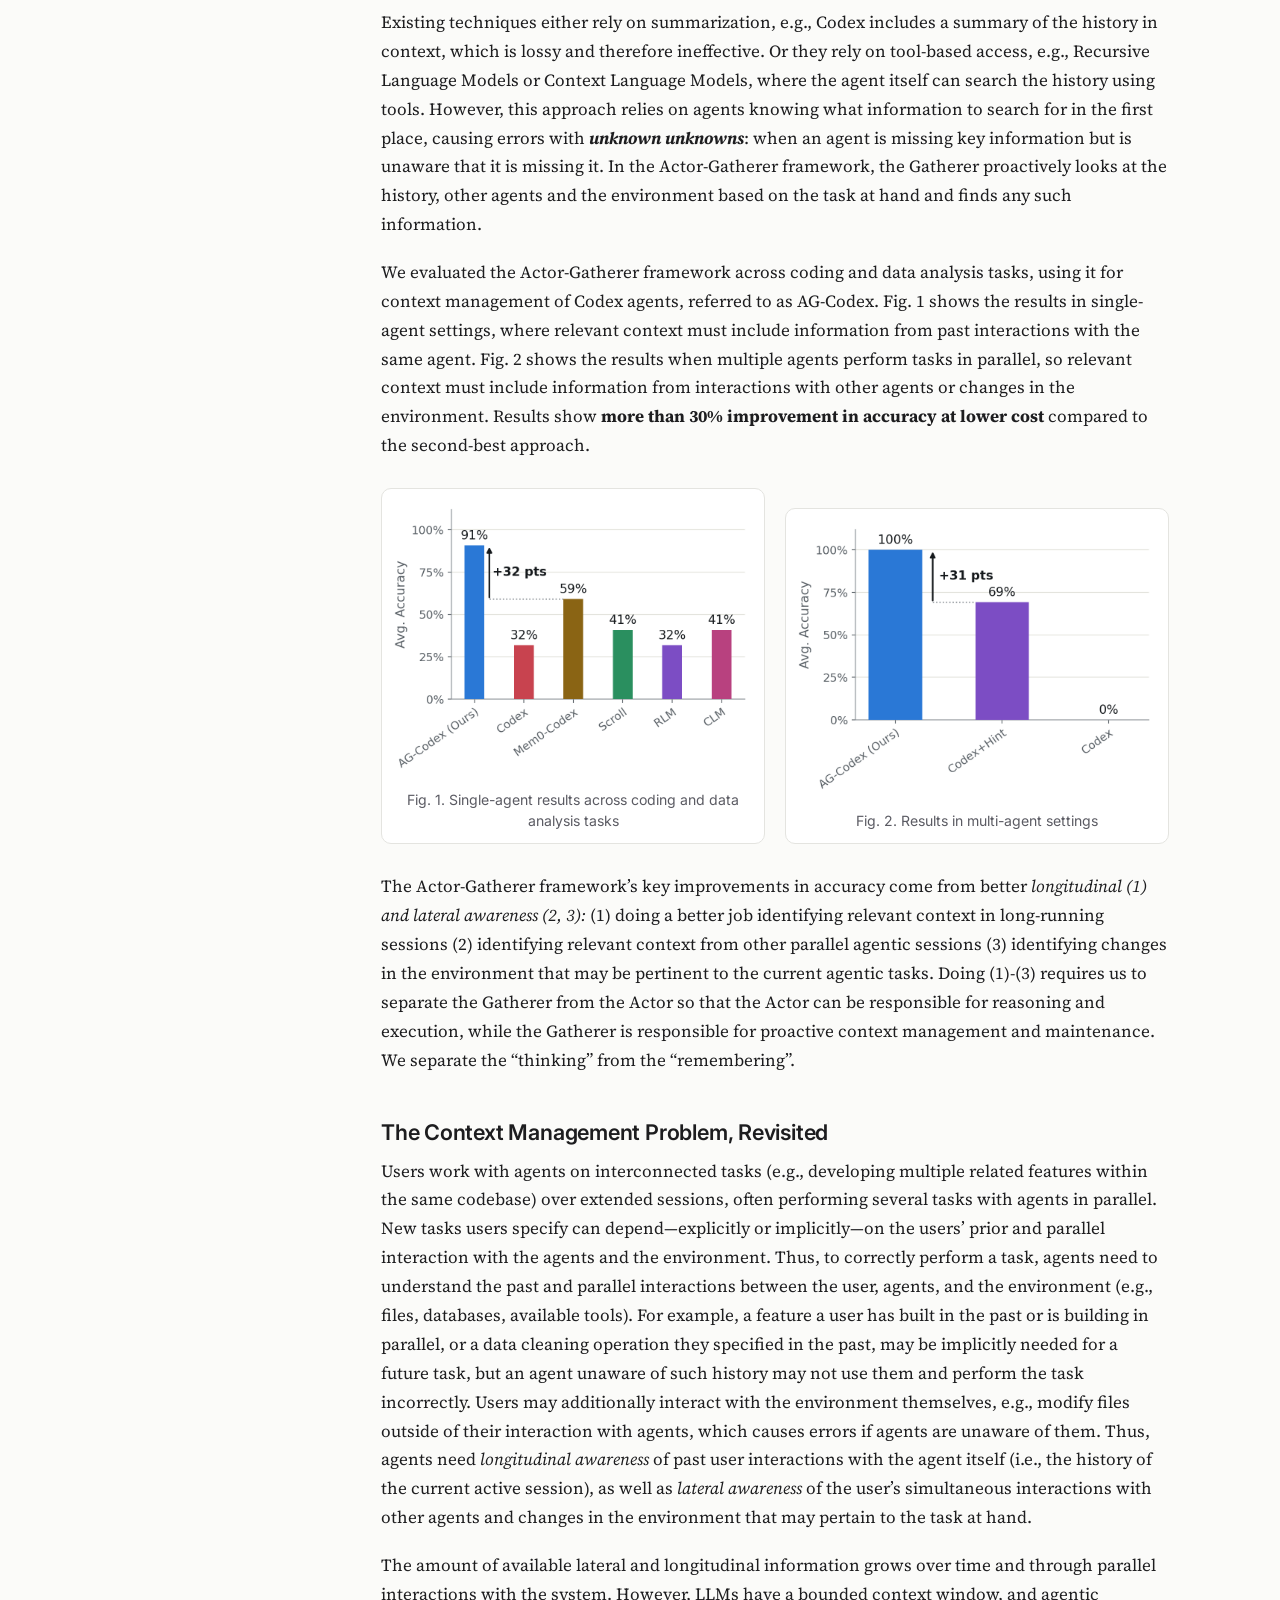
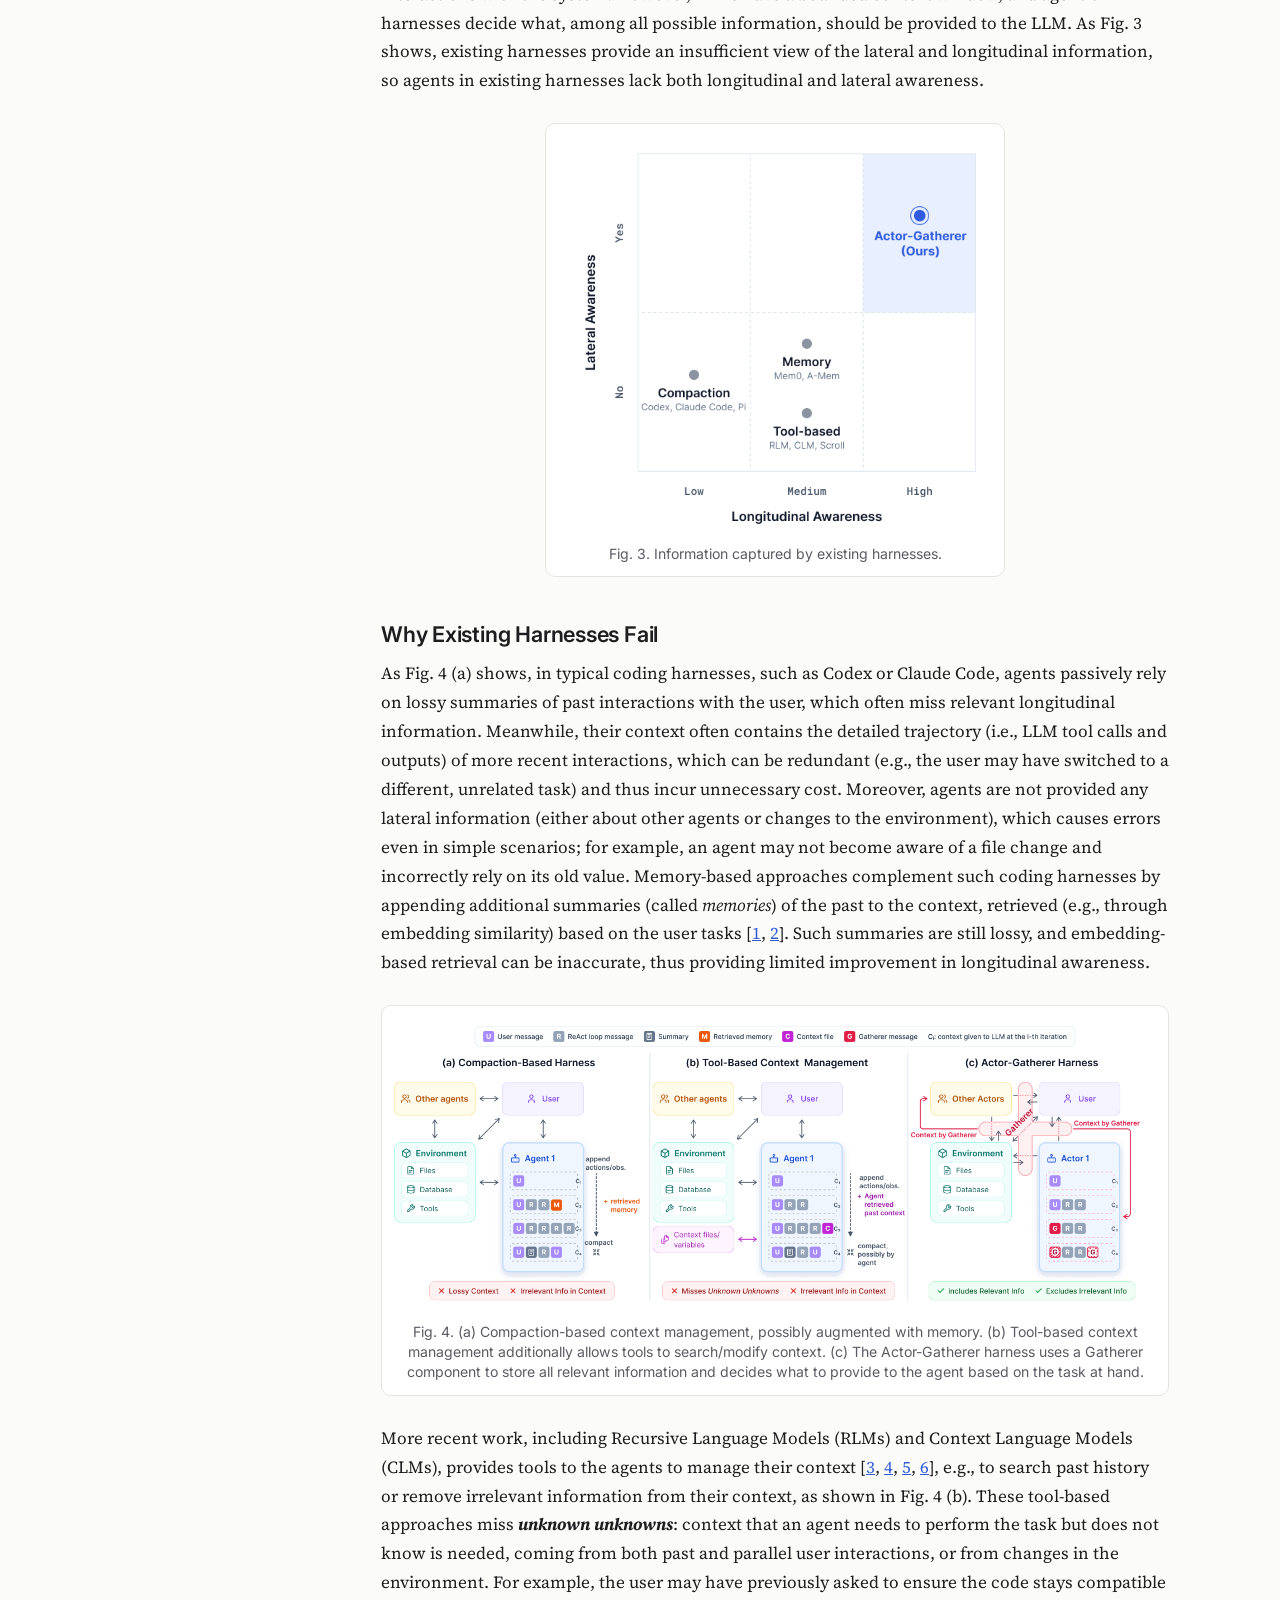
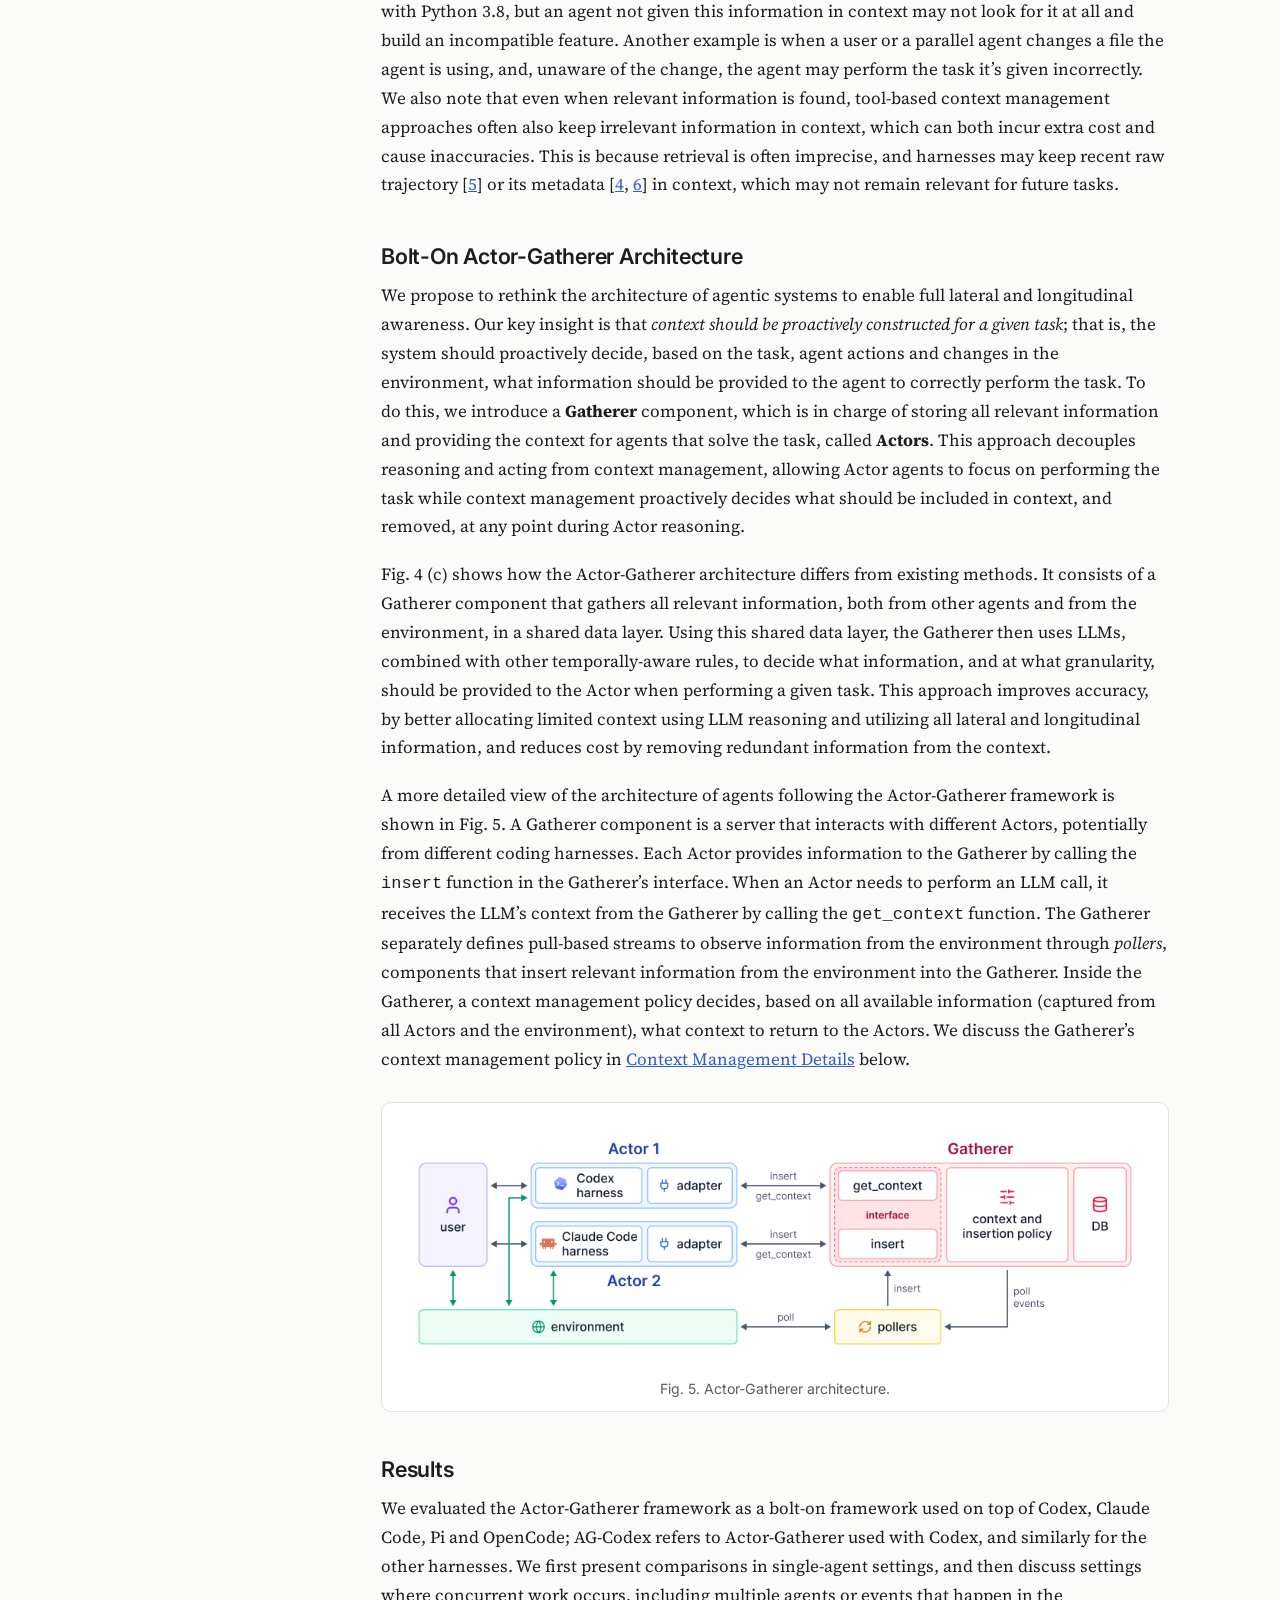
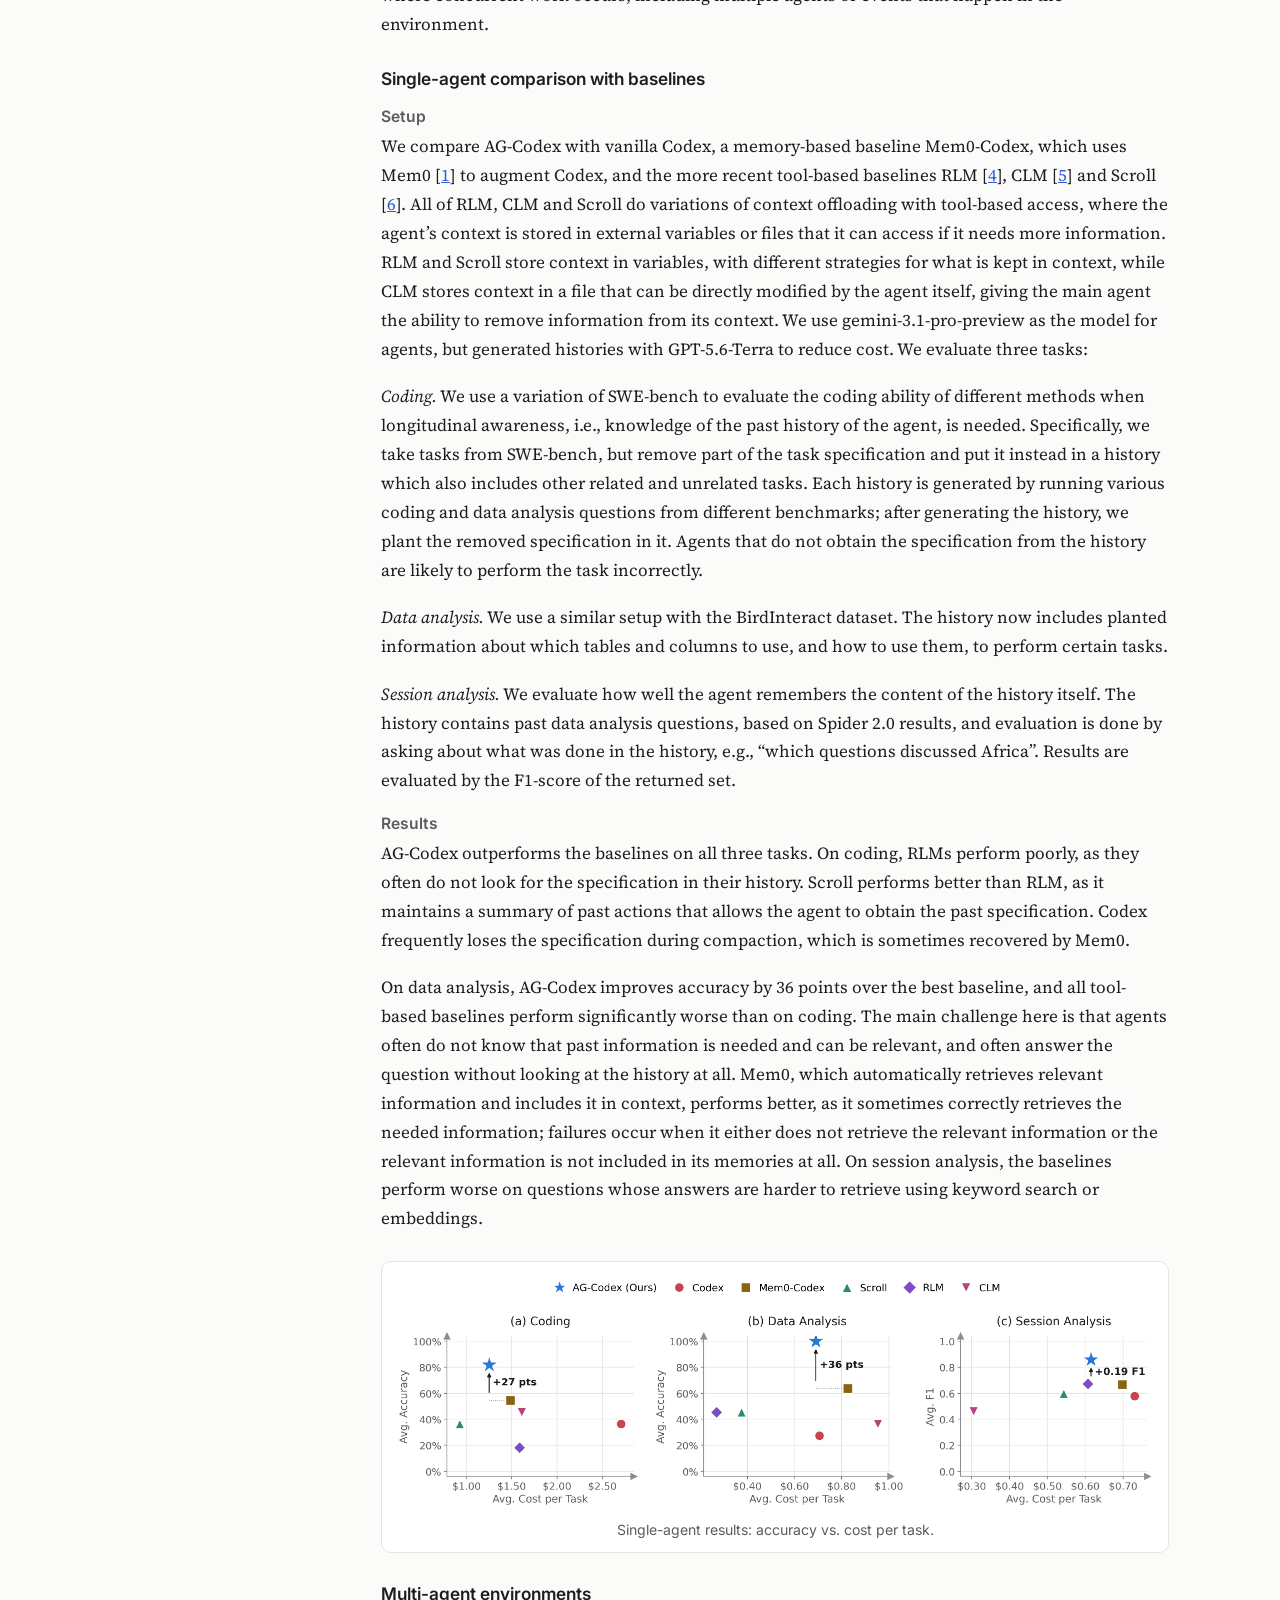
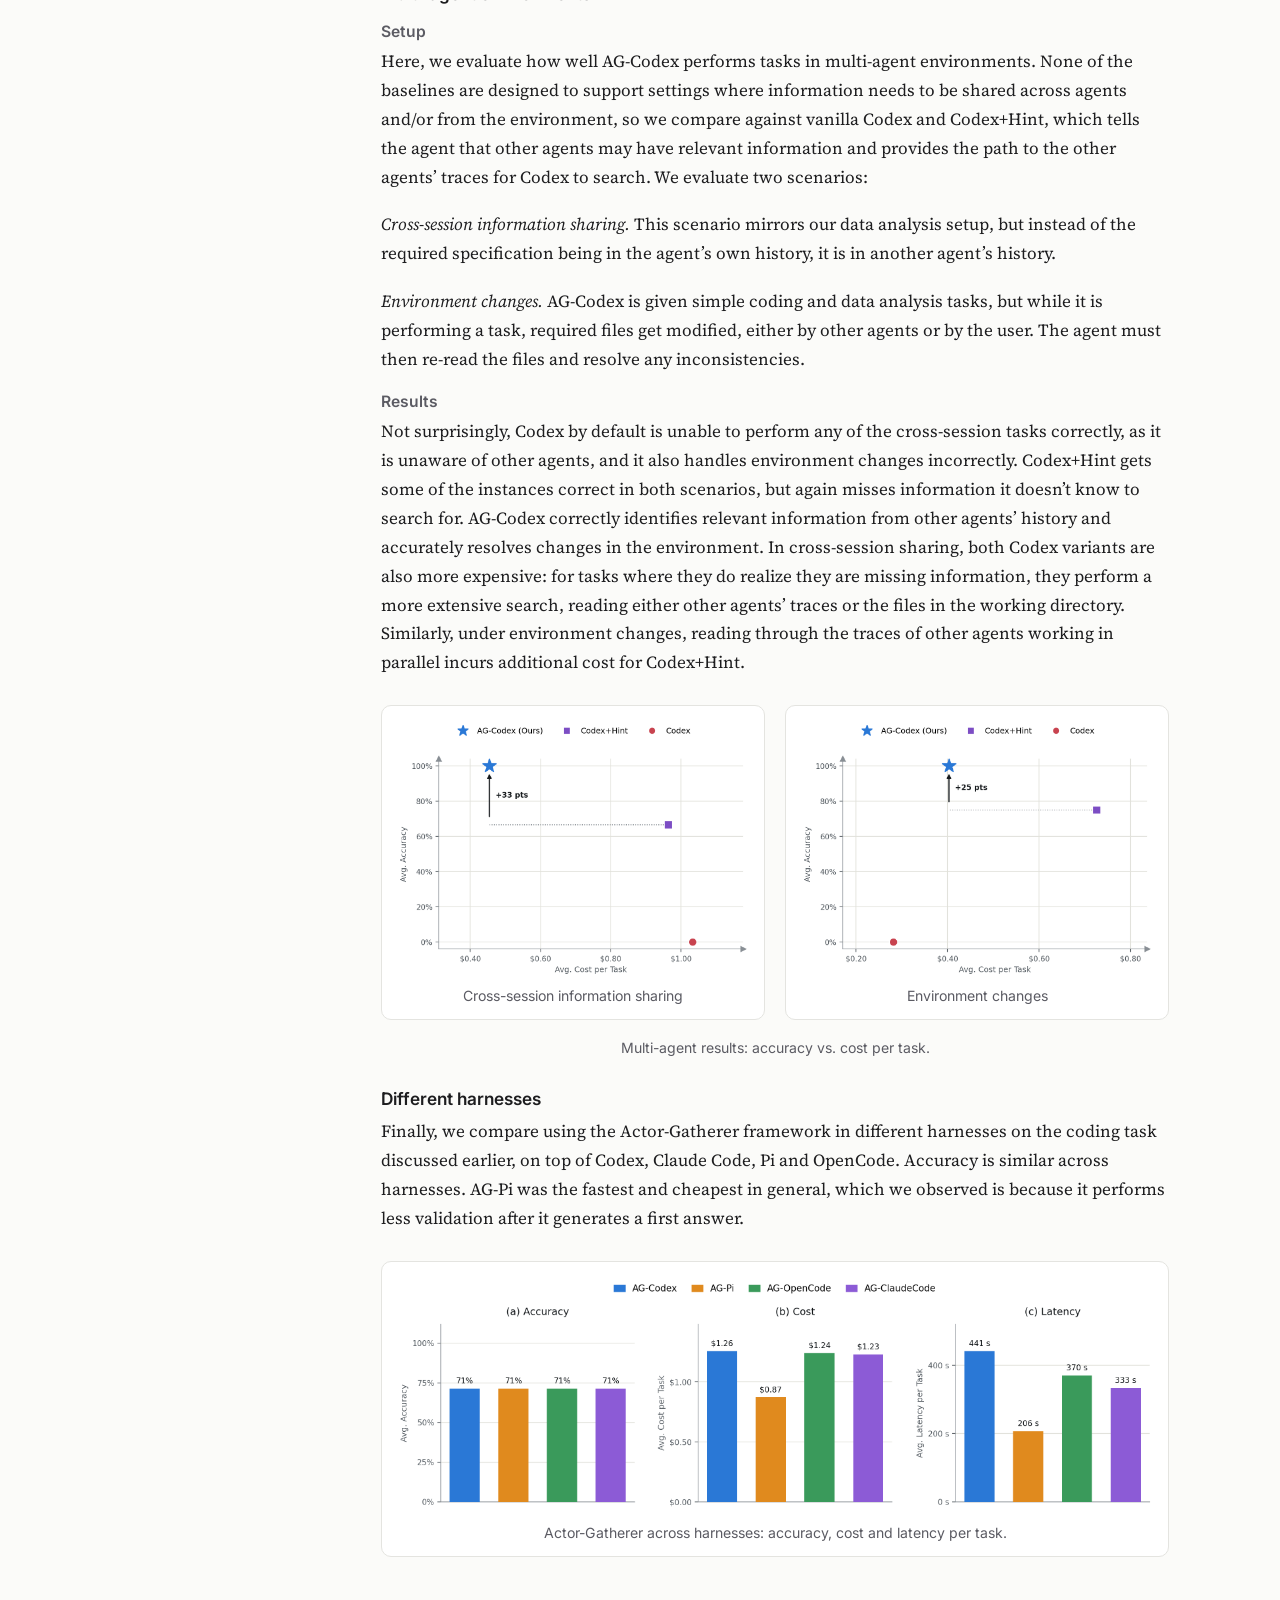
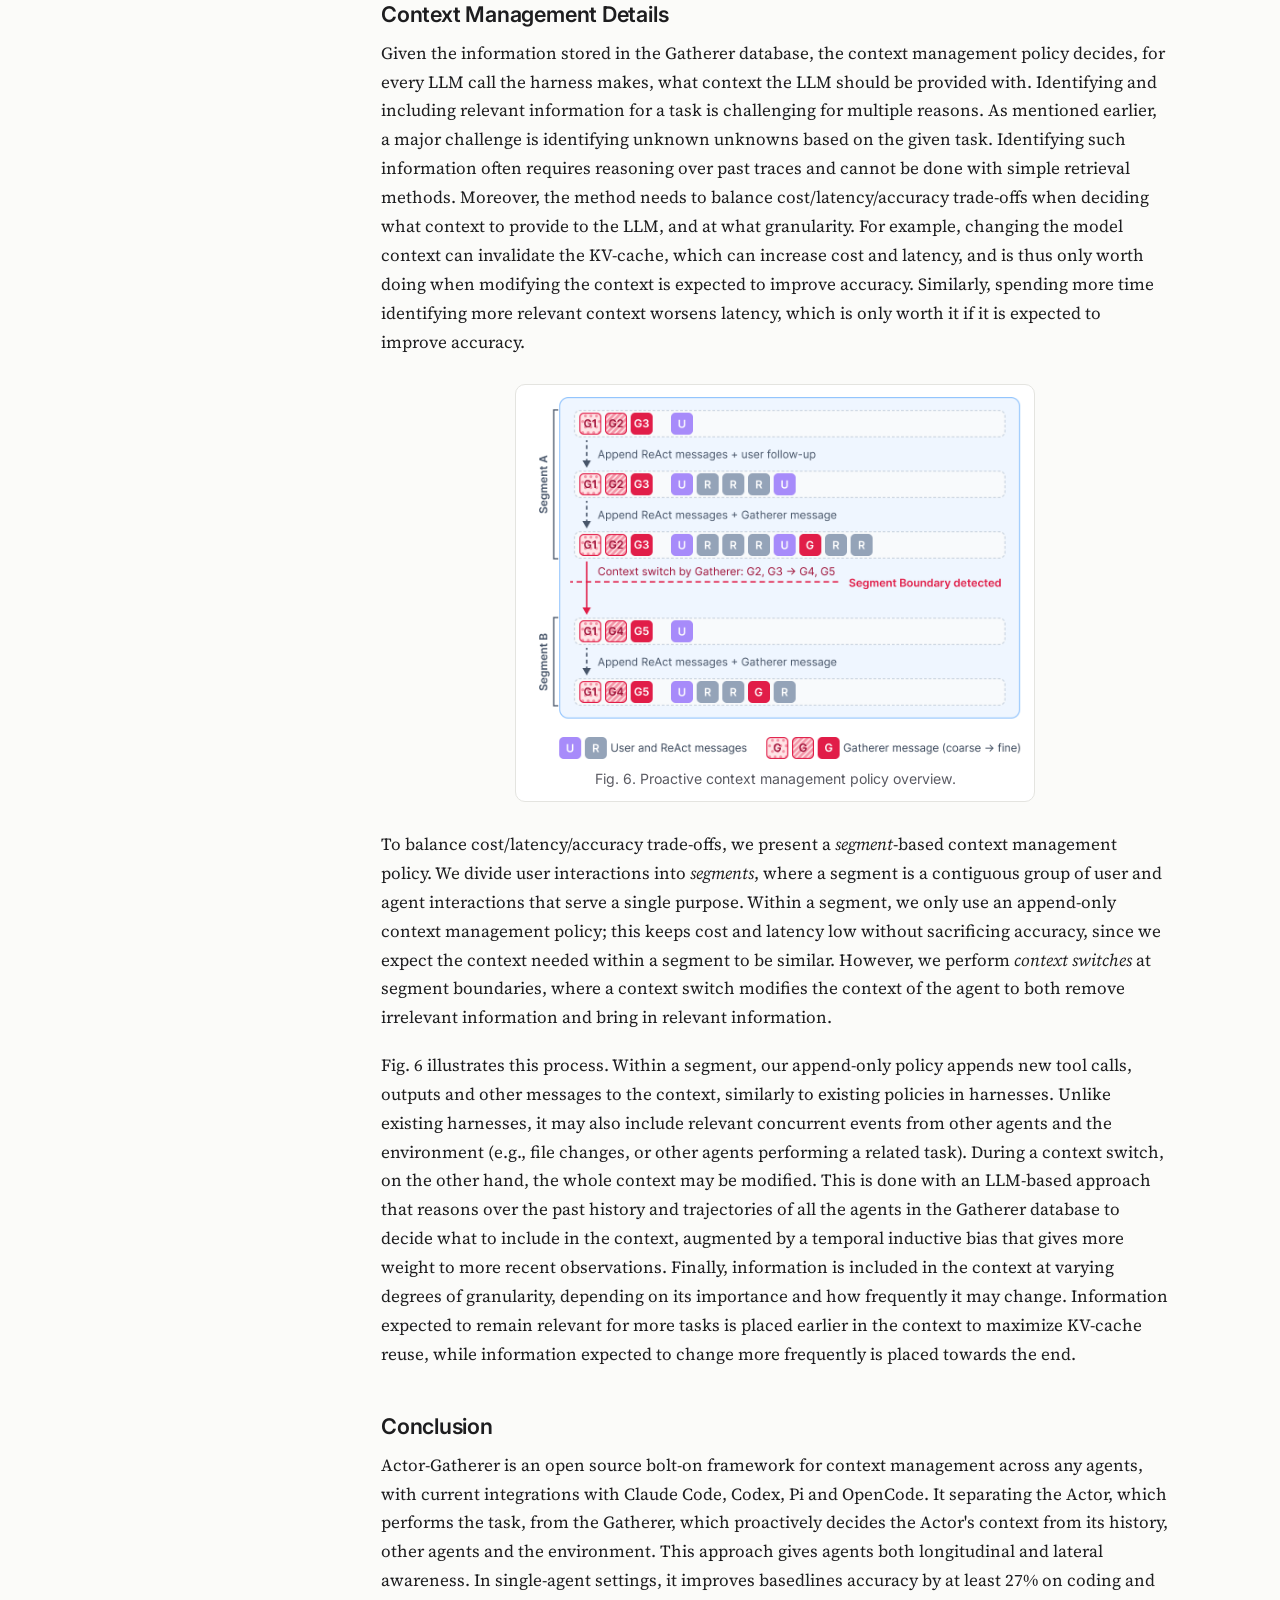
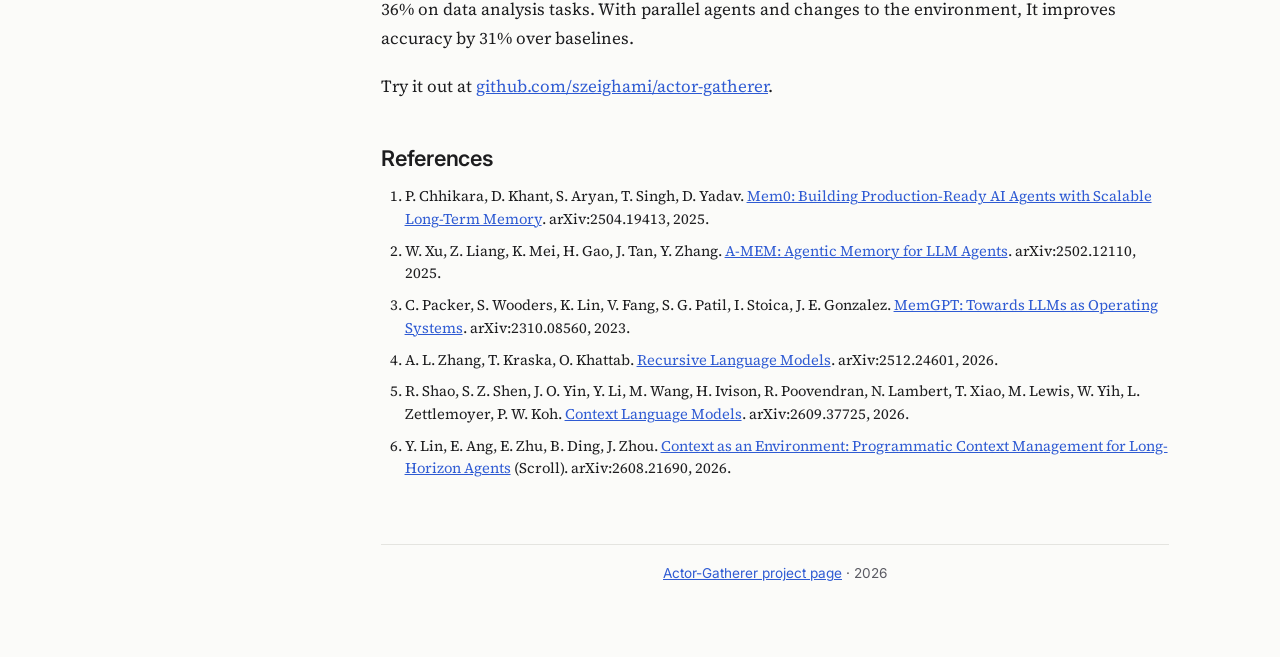
==== commit 1c9542c0: "Refactor conclusion and remove redundancy Removed redundant information about accuracy improvements " ====
--- a/blog.html
+++ b/blog.html
@@ -158,8 +158,8 @@
   <p>Fig. 6 illustrates this process. Within a segment, our append-only policy appends new tool calls, outputs and other messages to the context, similarly to existing policies in harnesses. Unlike existing harnesses, it may also include relevant concurrent events from other agents and the environment (e.g., file changes, or other agents performing a related task). During a context switch, on the other hand, the whole context may be modified. This is done with an LLM-based approach that reasons over the past history and trajectories of all the agents in the Gatherer database to decide what to include in the context, augmented by a temporal inductive bias that gives more weight to more recent observations. Finally, information is included in the context at varying degrees of granularity, depending on its importance and how frequently it may change. Information expected to remain relevant for more tasks is placed earlier in the context to maximize KV-cache reuse, while information expected to change more frequently is placed towards the end.</p>
 
   <h2 id="conclusion">Conclusion</h2>
-  <p>Actor-Gatherer is an open source bolt-on framework for context management across any agents, with current integrations with Claude Code, Codex, Pi and OpenCode. It separating the Actor, which performs the task, from the Gatherer, which proactively decides the Actor's context from its history, other agents and the environment. This approach gives agents both longitudinal and lateral awareness. In single-agent settings, it improves basedlines accuracy by at least 27% on coding and 36% on data analysis tasks. With parallel agents and changes to the environment, It improves  accuracy by 31% over baselines It does so at lower cost than the second-best approach.</p>
-  <p>Try it out at <a href="https://github.com/szeighami/actor-gatherer">github.com/szeighami/actor-gatherer</a>; the <a href="docs.html">documentation</a> covers installing <code>ag</code>, configuring it, and adding your own context policies, pollers and harnesses.</p>
+  <p>Actor-Gatherer is an open source bolt-on framework for context management across any agents, with current integrations with Claude Code, Codex, Pi and OpenCode. It separating the Actor, which performs the task, from the Gatherer, which proactively decides the Actor's context from its history, other agents and the environment. This approach gives agents both longitudinal and lateral awareness. In single-agent settings, it improves basedlines accuracy by at least 27% on coding and 36% on data analysis tasks. With parallel agents and changes to the environment, It improves  accuracy by 31% over baselines.</p>
+  <p>Try it out at <a href="https://github.com/szeighami/actor-gatherer">github.com/szeighami/actor-gatherer</a>.</p>
 
   <h2 id="references">References</h2>
   <ol class="refs">
